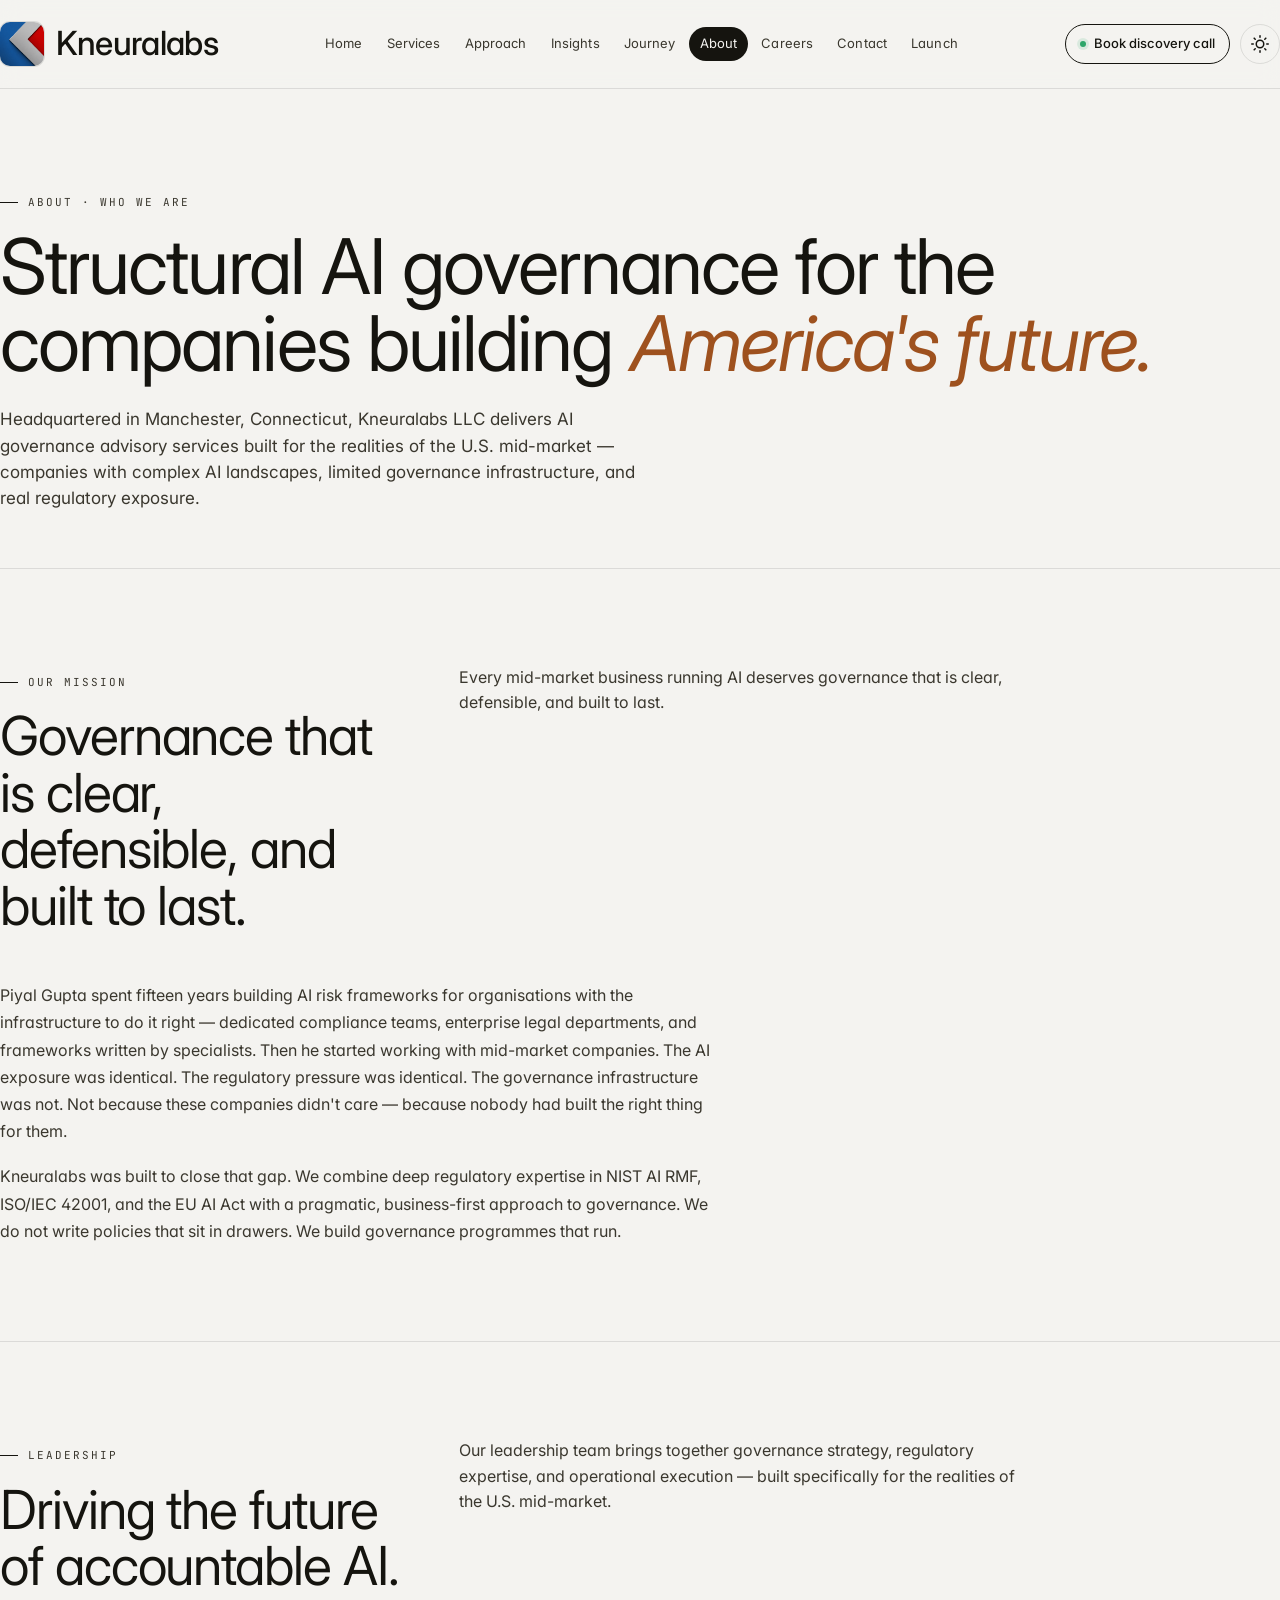
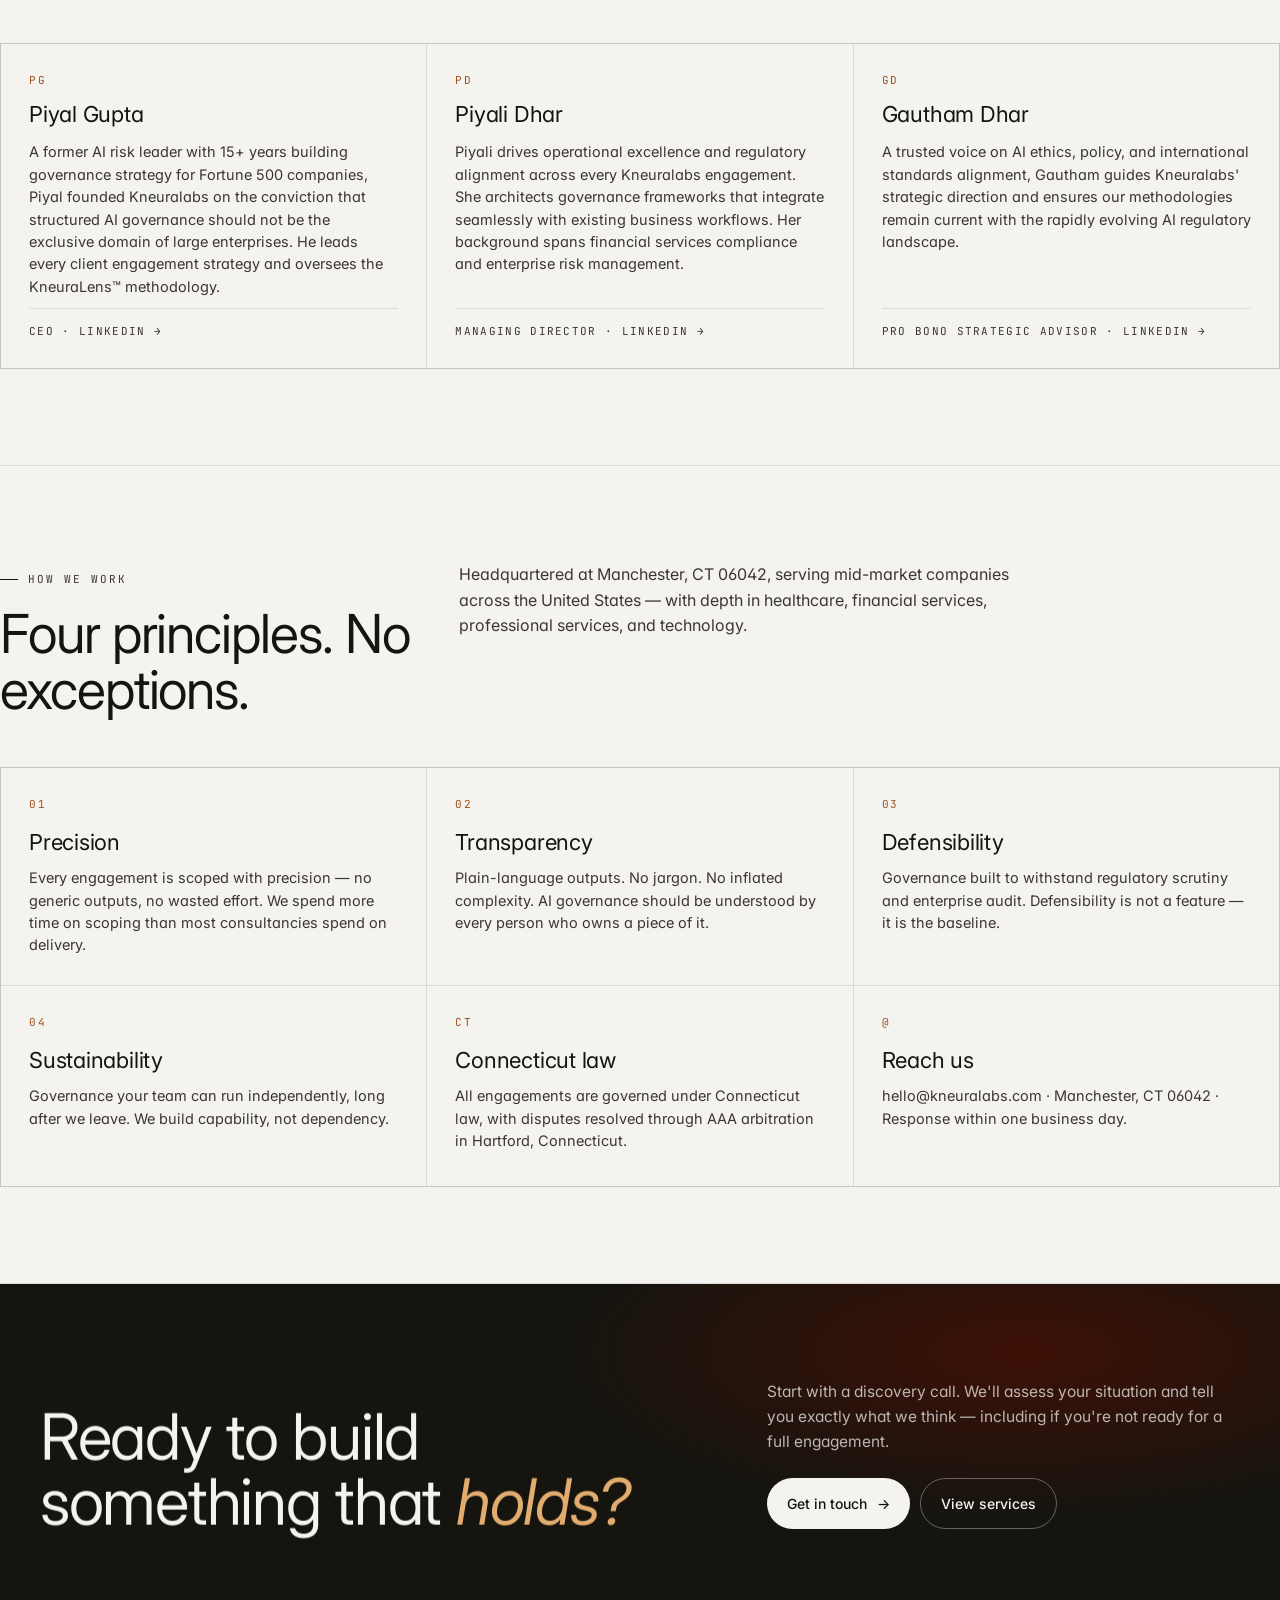
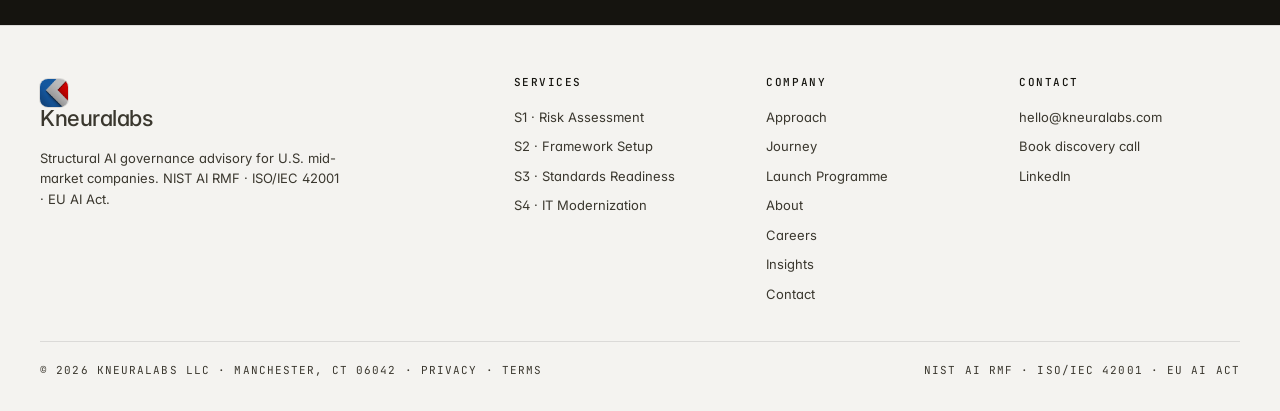
==== about.html @ 74389e00 "Fix typographic and robustness defects from design critique - Load Inter's italic axis so accented h" ====
<!DOCTYPE html>
<html lang="en">
<head>
  <meta charset="UTF-8" />
  <script>!function(){try{var s=localStorage.getItem("theme");document.documentElement.setAttribute("data-theme",s||(window.matchMedia("(prefers-color-scheme: dark)").matches?"dark":"light"))}catch(e){document.documentElement.setAttribute("data-theme","light")}}()</script>
  <meta name="viewport" content="width=device-width, initial-scale=1.0, viewport-fit=cover" />
  <title>About Kneuralabs | AI Governance Advisory Team | Manchester, CT</title>
  <meta name="description" content="Meet the Kneuralabs team — AI governance practitioners building structural frameworks for U.S. mid-market companies. Headquartered in Manchester, Connecticut." />
  <meta name="author" content="Kneuralabs LLC" />
  <meta name="robots" content="index, follow, max-image-preview:large, max-snippet:-1" />
  <meta name="theme-color" content="#F4F3F0" media="(prefers-color-scheme: light)" />
  <meta name="theme-color" content="#0B0C0F" media="(prefers-color-scheme: dark)" />
  <meta name="color-scheme" content="light dark" />
  <link rel="icon" href="favicon.ico" sizes="any" />
  <link rel="icon" type="image/png" href="assets/images/favicon-32.png" sizes="32x32" />
  <link rel="apple-touch-icon" href="assets/images/apple-touch-icon.png" />
  <link rel="canonical" href="https://www.kneuralabs.com/about.html" />
  <meta property="og:type" content="website" />
  <meta property="og:site_name" content="Kneuralabs" />
  <meta property="og:url" content="https://www.kneuralabs.com/about.html" />
  <meta property="og:title" content="About Kneuralabs | AI Governance Advisory Team" />
  <meta property="og:description" content="Meet the Kneuralabs team — AI governance practitioners building structural frameworks for U.S. mid-market companies." />
  <meta property="og:image" content="https://www.kneuralabs.com/assets/images/og-image.png" />
  <meta name="twitter:card" content="summary_large_image" />
  <meta name="twitter:site" content="@kneuralabs" />
  <meta name="twitter:title" content="About Kneuralabs | AI Governance Advisory Team" />
  <meta name="twitter:description" content="Meet the Kneuralabs team — AI governance practitioners for the U.S. mid-market." />
  <meta name="twitter:image" content="https://www.kneuralabs.com/assets/images/og-image.png" />
  <link rel="preconnect" href="https://fonts.googleapis.com" />
  <link rel="preconnect" href="https://fonts.gstatic.com" crossorigin />
  <link rel="preload" as="style" href="https://fonts.googleapis.com/css2?family=Inter:ital,wght@0,300;0,400;0,500;0,600;0,700;1,300;1,400&family=JetBrains+Mono:wght@300;400;500&display=swap" />
  <link rel="stylesheet" href="https://fonts.googleapis.com/css2?family=Inter:ital,wght@0,300;0,400;0,500;0,600;0,700;1,300;1,400&family=JetBrains+Mono:wght@300;400;500&display=swap" media="print" onload="this.media='all'" />
  <noscript><link rel="stylesheet" href="https://fonts.googleapis.com/css2?family=Inter:ital,wght@0,300;0,400;0,500;0,600;0,700;1,300;1,400&family=JetBrains+Mono:wght@300;400;500&display=swap" /></noscript>
  <noscript><style>.sr,.reveal-char{opacity:1!important;transform:none!important;filter:none!important}</style></noscript>
  <link rel="stylesheet" href="css/variables.css" />
  <link rel="stylesheet" href="css/base.css" />
  <link rel="stylesheet" href="css/layout.css" />
  <link rel="stylesheet" href="css/components.css" />
  <link rel="stylesheet" href="css/sections.css" />
</head>
<body>
  <a class="skip-link" href="#main-content">Skip to main content</a>
  <header class="top"></header>

  <main id="main-content">

    <div class="frame svc-hero">
      <div class="eyebrow"><span class="tick"></span> About · Who we are</div>
      <h1>Structural AI governance for the companies building <em>America's future.</em></h1>
      <p class="lede">Headquartered in Manchester, Connecticut, Kneuralabs LLC delivers AI governance advisory services built for the realities of the U.S. mid-market — companies with complex AI landscapes, limited governance infrastructure, and real regulatory exposure.</p>
    </div>

    <div class="frame section">
      <div class="section-head sr">
        <div>
          <div class="eyebrow"><span class="tick"></span> Our mission</div>
          <h2 style="margin-top:18px">Governance that is clear, defensible, and built to last.</h2>
        </div>
        <p>Every mid-market business running AI deserves governance that is clear, defensible, and built to last.</p>
      </div>
      <div class="prose sr">
        <p>Piyal Gupta spent fifteen years building AI risk frameworks for organisations with the infrastructure to do it right — dedicated compliance teams, enterprise legal departments, and frameworks written by specialists. Then he started working with mid-market companies. The AI exposure was identical. The regulatory pressure was identical. The governance infrastructure was not. Not because these companies didn't care — because nobody had built the right thing for them.</p>
        <p>Kneuralabs was built to close that gap. We combine deep regulatory expertise in NIST AI RMF, ISO/IEC 42001, and the EU AI Act with a pragmatic, business-first approach to governance. We do not write policies that sit in drawers. We build governance programmes that run.</p>
      </div>
    </div>

    <div class="frame section">
      <div class="section-head sr">
        <div>
          <div class="eyebrow"><span class="tick"></span> Leadership</div>
          <h2 style="margin-top:18px">Driving the future of accountable AI.</h2>
        </div>
        <p>Our leadership team brings together governance strategy, regulatory expertise, and operational execution — built specifically for the realities of the U.S. mid-market.</p>
      </div>
      <div class="card-grid">
        <article class="sr">
          <div class="n">PG</div>
          <h3>Piyal Gupta</h3>
          <p>A former AI risk leader with 15+ years building governance strategy for Fortune 500 companies, Piyal founded Kneuralabs on the conviction that structured AI governance should not be the exclusive domain of large enterprises. He leads every client engagement strategy and oversees the KneuraLens&trade; methodology.</p>
          <div class="role-meta">CEO · <a href="https://www.linkedin.com/company/kneuralabs" target="_blank" rel="noopener">LinkedIn &rarr;</a></div>
        </article>
        <article class="sr">
          <div class="n">PD</div>
          <h3>Piyali Dhar</h3>
          <p>Piyali drives operational excellence and regulatory alignment across every Kneuralabs engagement. She architects governance frameworks that integrate seamlessly with existing business workflows. Her background spans financial services compliance and enterprise risk management.</p>
          <div class="role-meta">Managing Director · <a href="https://www.linkedin.com/company/kneuralabs" target="_blank" rel="noopener">LinkedIn &rarr;</a></div>
        </article>
        <article class="sr">
          <div class="n">GD</div>
          <h3>Gautham Dhar</h3>
          <p>A trusted voice on AI ethics, policy, and international standards alignment, Gautham guides Kneuralabs' strategic direction and ensures our methodologies remain current with the rapidly evolving AI regulatory landscape.</p>
          <div class="role-meta">Pro Bono Strategic Advisor · <a href="https://www.linkedin.com/company/kneuralabs" target="_blank" rel="noopener">LinkedIn &rarr;</a></div>
        </article>
      </div>
    </div>

    <div class="frame section">
      <div class="section-head sr">
        <div>
          <div class="eyebrow"><span class="tick"></span> How we work</div>
          <h2 style="margin-top:18px">Four principles. No exceptions.</h2>
        </div>
        <p>Headquartered at Manchester, CT 06042, serving mid-market companies across the United States — with depth in healthcare, financial services, professional services, and technology.</p>
      </div>
      <div class="princ">
        <div class="sr"><div class="num">01</div><h4>Precision</h4><p>Every engagement is scoped with precision — no generic outputs, no wasted effort. We spend more time on scoping than most consultancies spend on delivery.</p></div>
        <div class="sr"><div class="num">02</div><h4>Transparency</h4><p>Plain-language outputs. No jargon. No inflated complexity. AI governance should be understood by every person who owns a piece of it.</p></div>
        <div class="sr"><div class="num">03</div><h4>Defensibility</h4><p>Governance built to withstand regulatory scrutiny and enterprise audit. Defensibility is not a feature — it is the baseline.</p></div>
        <div class="sr"><div class="num">04</div><h4>Sustainability</h4><p>Governance your team can run independently, long after we leave. We build capability, not dependency.</p></div>
        <div class="sr"><div class="num">CT</div><h4>Connecticut law</h4><p>All engagements are governed under Connecticut law, with disputes resolved through AAA arbitration in Hartford, Connecticut.</p></div>
        <div class="sr"><div class="num">@</div><h4>Reach us</h4><p>hello@kneuralabs.com · Manchester, CT 06042 · Response within one business day.</p></div>
      </div>
    </div>

    <div class="cta-strip">
      <div class="frame cta-grid">
        <div><h2>Ready to build something that <em>holds?</em></h2></div>
        <div>
          <p>Start with a discovery call. We'll assess your situation and tell you exactly what we think — including if you're not ready for a full engagement.</p>
          <div class="hero-actions">
            <a class="btn btn-primary" href="contact.html">Get in touch <span class="arr">&rarr;</span></a>
            <a class="btn btn-ghost" href="services.html">View services</a>
          </div>
        </div>
      </div>
    </div>

  </main>

  <footer class="footer"></footer>

  <script src="js/components.js"></script>
  <script src="js/scroll.js" defer></script>
</body>
</html>
---- css/variables.css ----
/* ============================================================
   Kneuralabs — Design tokens
   Editorial / structural system. Warm paper-and-ink palette,
   sienna accent, Inter + JetBrains Mono.
   ============================================================ */

:root {
  /* ── Surface & ink ── */
  --paper:    #F4F3F0;
  --paper-2:  #ECEAE4;
  --ink:      #15140F;
  --ink-2:    #3A372E;
  --rule:     rgba(0, 0, 0, 0.10);

  /* ── Accent ── */
  --accent:    oklch(0.52 0.12 50);    /* warm sienna */
  --accent-2:  oklch(0.45 0.09 220);   /* deep slate-blue */
  --on-accent: #FFFFFF;

  /* ── Interaction overlays ── */
  --hover-fill:   rgba(0, 0, 0, 0.05);
  --hover-fill-2: rgba(0, 0, 0, 0.08);
  --focus-ring:   color-mix(in oklab, var(--accent) 32%, transparent);
  --shadow-card:  0 1px 2px rgba(0,0,0,.04), 0 8px 24px -16px rgba(0,0,0,.18);

  /* ── Type ── */
  --serif: "Inter", ui-sans-serif, system-ui, -apple-system, sans-serif;
  --sans:  "Inter", ui-sans-serif, system-ui, -apple-system, sans-serif;
  --mono:  "JetBrains Mono", ui-monospace, SFMono-Regular, monospace;

  /* ── Motion ── */
  --ease-out:    cubic-bezier(.22, 1, .36, 1);
  --ease-in-out: cubic-bezier(.83, 0, .17, 1);
  --ease-spring: cubic-bezier(.34, 1.56, .64, 1);
  --ease-soft:   cubic-bezier(.16, 1, .3, 1);

  --dur-xs: 220ms;
  --dur-s:  360ms;
  --dur-m:  620ms;
  --dur-l:  900ms;
  --dur-xl: 1400ms;

  --nav-height: 96px;

  color-scheme: light;
}

/* ── Dark surface ── */
html[data-theme="dark"] {
  --paper:    #0B0C0F;
  --paper-2:  #16181D;
  --ink:      #EDEBE4;
  --ink-2:    #A09C92;
  --rule:     rgba(255, 255, 255, 0.10);

  --accent:    oklch(0.68 0.13 50);
  --accent-2:  oklch(0.62 0.10 220);
  --on-accent: #FFFFFF;

  --hover-fill:   rgba(255, 255, 255, 0.06);
  --hover-fill-2: rgba(255, 255, 255, 0.10);
  --focus-ring:   color-mix(in oklab, var(--accent) 45%, transparent);
  --shadow-card:  0 1px 0 rgba(255,255,255,.04) inset, 0 12px 36px -20px rgba(0,0,0,.6);

  color-scheme: dark;
}
---- css/base.css ----
/* ============================================================
   Kneuralabs — Base / reset
   ============================================================ */

* { box-sizing: border-box; }

html, body {
  margin: 0;
  padding: 0;
  background: var(--paper);
  color: var(--ink);
  font-family: var(--sans);
  font-feature-settings: "ss01", "cv11";
}

html {
  scroll-behavior: smooth;
  -webkit-text-size-adjust: 100%;
  scroll-padding-top: calc(var(--nav-height) + 12px);
}

html, body { overflow-x: clip; max-width: 100%; }

body {
  font-size: 16px;
  line-height: 1.5;
  -webkit-font-smoothing: antialiased;
  -moz-osx-font-smoothing: grayscale;
  transition: background-color 420ms var(--ease-out), color 420ms var(--ease-out);
}

a { color: inherit; text-decoration: none; }

img { max-width: 100%; display: block; }

::selection { background: var(--ink); color: var(--paper); }
html[data-theme="dark"] ::selection { background: var(--accent); color: var(--on-accent); }

h1, h2, h3, h4, p { margin: 0; }

:focus-visible {
  outline: 2px solid var(--accent);
  outline-offset: 3px;
}

/* ── Frame / container ── */
.frame {
  max-width: 1440px;
  margin: 0 auto;
  padding: 0 40px;
}
@media (max-width: 980px) { .frame { padding: 0 28px; } }
@media (max-width: 720px) { .frame { padding: 0 24px; } }
@media (max-width: 480px) { .frame { padding: 0 22px; } }

/* ── Skip link ── */
.skip-link {
  position: absolute;
  left: -9999px;
  top: 0;
  z-index: 100;
  background: var(--ink);
  color: var(--paper);
  padding: 12px 18px;
  font-family: var(--mono);
  font-size: 12px;
  letter-spacing: .08em;
}
.skip-link:focus { left: 12px; top: 12px; }

/* ── Scroll progress ── */
.scroll-progress {
  position: fixed;
  top: 0; left: 0;
  height: 2px;
  width: 100%;
  background: var(--accent);
  transform: scaleX(0);
  transform-origin: 0 50%;
  z-index: 60;
  pointer-events: none;
}

main { position: relative; }

/* ── Reduced motion ── */
@media (prefers-reduced-motion: reduce) {
  html { scroll-behavior: auto; }
  *, *::before, *::after {
    animation-duration: .001ms !important;
    animation-iteration-count: 1 !important;
    transition-duration: .001ms !important;
  }
  .sr, .reveal-char { opacity: 1 !important; transform: none !important; filter: none !important; }
}
---- css/layout.css ----
/* ============================================================
   Kneuralabs — Layout scaffolding
   ============================================================ */

/* Eyebrow / kicker */
.eyebrow {
  display: inline-flex;
  align-items: center;
  gap: 10px;
  font-family: var(--mono);
  font-size: 11px;
  letter-spacing: .18em;
  text-transform: uppercase;
  color: var(--ink-2);
}
.eyebrow .tick { width: 18px; height: 1px; background: var(--ink); }

/* Section rhythm */
.section {
  padding: 96px 0;
  border-bottom: 1px solid var(--rule);
}
.section-head {
  display: grid;
  grid-template-columns: 1fr 2fr;
  gap: 48px;
  margin-bottom: 48px;
}
.section-head h2 {
  font-family: var(--serif);
  font-weight: 380;
  font-size: clamp(32px, 4.2vw, 56px);
  letter-spacing: -.02em;
  line-height: 1.05;
}
.section-head p {
  font-size: 16px;
  color: var(--ink-2);
  max-width: 58ch;
  line-height: 1.6;
}

/* Sub-page hero (Services / Approach / Insights / general inner pages) */
.svc-hero {
  padding: 96px 0 56px;
  border-bottom: 1px solid var(--rule);
}
.svc-hero h1 {
  font-family: var(--serif);
  font-weight: 380;
  font-size: clamp(40px, 6vw, 84px);
  letter-spacing: -.025em;
  margin: 18px 0 0;
  line-height: 1;
  text-wrap: balance;
}
.svc-hero h1 em { font-style: italic; color: var(--accent); }
.svc-hero .lede {
  max-width: 60ch;
  color: var(--ink-2);
  font-size: 17px;
  line-height: 1.55;
  margin-top: 24px;
}

@media (max-width: 820px) {
  .section { padding: 64px 0; }
  .section-head { grid-template-columns: 1fr; gap: 14px; margin-bottom: 36px; }
  .svc-hero { padding: 64px 0 40px; }
}
@media (max-width: 600px) {
  .section { padding: 52px 0; }
}

/* ── Responsive polish ──────────────────────────────────────
   Tablet, large-desktop, small-phone and landscape refinement
   so every device / orientation reads cleanly.
   ─────────────────────────────────────────────────────────── */

/* Roomier gutters and a wider measure on large desktops */
@media (min-width: 1600px) {
  .frame { max-width: 1560px; padding: 0 56px; }
}

/* Tablet portrait — keep headings from crowding the gutter */
@media (min-width: 821px) and (max-width: 1080px) {
  .section-head { gap: 36px; }
}

/* Small phones — tighter rhythm, no clipped headlines */
@media (max-width: 380px) {
  .frame { padding: 0 20px; }
  .section { padding: 44px 0; }
  .svc-hero { padding: 52px 0 34px; }
}

/* Directional reveals translate vertically on narrow screens
   so nothing slides in from off-canvas on a phone. */
@media (max-width: 720px) {
  .sr-left, .sr-right { transform: translate3d(0, 20px, 0); }
}

/* Landscape phones / short viewports — reclaim vertical space.
   Also keeps content clear of the Dynamic Island / rounded corners
   on iPhone Pro models, where landscape width exceeds the portrait
   mobile breakpoint and would otherwise lose the safe-area gutters. */
@media (orientation: landscape) and (max-height: 560px) {
  .hero { padding: 40px 0 32px; }
  .svc-hero { padding: 44px 0 32px; }
  .section { padding: 44px 0; }
  .cta-strip { padding: 48px 0; }
  .marks { margin-top: 28px; }
  .mobile-menu { padding-top: 64px; gap: 0; }
  .mobile-menu a { padding: 9px 0; font-size: 19px; }
  .frame {
    padding-left: max(28px, env(safe-area-inset-left, 0px));
    padding-right: max(28px, env(safe-area-inset-right, 0px));
  }
  footer.footer { padding-bottom: calc(28px + env(safe-area-inset-bottom, 0px)); }
}
---- css/components.css ----
/* ============================================================
   Kneuralabs — Components
   Header, nav, buttons, FAQ, footer, forms, theme toggle.
   ============================================================ */

/* ── Header ── */
header.top {
  position: sticky;
  top: 0;
  z-index: 50;
  background: var(--paper);
  background: color-mix(in oklab, var(--paper) 92%, transparent);
  backdrop-filter: blur(10px);
  -webkit-backdrop-filter: blur(10px);
  border-bottom: 1px solid var(--rule);
  transition: background-color 420ms var(--ease-out), border-color 420ms var(--ease-out);
}
html[data-theme="dark"] header.top {
  background: var(--paper);
  background: color-mix(in oklab, var(--paper) 78%, transparent);
  border-bottom-color: rgba(255,255,255,.08);
}
header.top.scrolled { box-shadow: 0 1px 0 var(--rule); }

.topbar {
  display: flex;
  align-items: center;
  justify-content: space-between;
  min-height: 88px;
  gap: 18px;
  padding: 16px 0;
}

.brand {
  display: flex;
  align-items: center;
  gap: 12px;
  font-family: var(--serif);
  font-size: clamp(24px, 2.6vw, 34px);
  font-weight: 500;
  letter-spacing: -.02em;
  line-height: 1;
  flex: none;
}
.brand-img {
  display: block;
  width: clamp(34px, 3.4vw, 44px);
  height: clamp(34px, 3.4vw, 44px);
  border-radius: 10px;
  object-fit: cover;
  flex: none;
  box-shadow: 0 0 0 1px var(--rule);
  transition: transform var(--dur-l) var(--ease-out);
}
html[data-theme="dark"] .brand-img { box-shadow: 0 0 0 1px rgba(255,255,255,.14); }
.brand:hover .brand-img { transform: rotate(-12deg) scale(1.06); }

nav.primary {
  display: flex;
  gap: 2px;
  font-size: 13px;
  letter-spacing: .01em;
  min-width: 0;
  flex-wrap: nowrap;
}
nav.primary a {
  display: inline-flex;
  align-items: center;
  color: var(--ink-2);
  padding: 7px 11px;
  border-radius: 999px;
  white-space: nowrap;
  transition: color var(--dur-xs) var(--ease-out), background-color var(--dur-xs) var(--ease-out);
}
@media (max-width: 1240px) {
  nav.primary { font-size: 12.5px; }
  nav.primary a { padding: 7px 9px; }
  .cta-mini { padding: 8px 12px; }
}
nav.primary a:hover { color: var(--ink); background: var(--hover-fill-2); }
nav.primary a.active { color: var(--paper); background: var(--ink); }
html[data-theme="dark"] nav.primary a.active { background: var(--ink); color: var(--paper); }

.cta-mini {
  display: inline-flex;
  align-items: center;
  gap: 8px;
  padding: 9px 14px;
  border: 1px solid var(--ink);
  border-radius: 999px;
  font-size: 13px;
  font-weight: 500;
  white-space: nowrap;
  transition: background-color var(--dur-xs) var(--ease-out), color var(--dur-xs) var(--ease-out), border-color var(--dur-xs) var(--ease-out);
}
.cta-mini:hover { background: var(--ink); color: var(--paper); }
html[data-theme="dark"] .cta-mini { border-color: rgba(255,255,255,.32); }
html[data-theme="dark"] .cta-mini:hover { background: var(--ink); color: var(--paper); border-color: var(--ink); }
.cta-mini .dot {
  width: 6px; height: 6px;
  border-radius: 50%;
  background: #2ea66a;
  box-shadow: 0 0 0 3px #2ea66a22;
}

/* ── Buttons ── */
.btn {
  display: inline-flex;
  align-items: center;
  gap: 10px;
  padding: 14px 20px;
  border-radius: 999px;
  font-size: 14px;
  font-weight: 500;
  cursor: pointer;
  border: 0;
  will-change: transform;
  transition: transform var(--dur-s) var(--ease-out), background-color var(--dur-s) var(--ease-out), color var(--dur-s) var(--ease-out), border-color var(--dur-s) var(--ease-out);
}
.btn:hover { transform: translateY(-1px) scale(1.01); }
.btn:active { transform: translateY(0) scale(.99); transition-duration: 120ms; }
.btn-primary { background: var(--ink); color: var(--paper); }
.btn-primary:hover { background: var(--accent); color: var(--on-accent); }
.btn-ghost { border: 1px solid var(--ink); color: var(--ink); }
.btn-ghost:hover { background: var(--ink); color: var(--paper); }
html[data-theme="dark"] .btn-primary { background: var(--ink); color: var(--paper); }
html[data-theme="dark"] .btn-primary:hover { background: var(--accent); color: var(--on-accent); }
html[data-theme="dark"] .btn-ghost { border-color: rgba(255,255,255,.30); color: var(--ink); }
html[data-theme="dark"] .btn-ghost:hover { background: var(--ink); color: var(--paper); }
.btn-block { width: 100%; justify-content: center; }
.arr { transition: transform .25s var(--ease-out); }
.btn:hover .arr, .cta-mini:hover .arr { transform: translateX(4px); }
.btn-spinner {
  width: 14px; height: 14px;
  border: 2px solid currentColor;
  border-right-color: transparent;
  border-radius: 50%;
  display: inline-block;
  animation: spin .6s linear infinite;
}
@keyframes spin { to { transform: rotate(360deg); } }

/* ── FAQ / details ── */
.faq {
  display: grid;
  grid-template-columns: 1fr;
  border-top: 1px solid var(--ink);
}
details { border-bottom: 1px solid var(--rule); }
details summary {
  list-style: none;
  cursor: pointer;
  display: grid;
  grid-template-columns: 40px 1fr 40px;
  gap: 20px;
  align-items: center;
  padding: 24px 8px;
  font-family: var(--serif);
  font-weight: 400;
  font-size: 22px;
  letter-spacing: -.01em;
}
details summary::-webkit-details-marker { display: none; }
details summary .qn {
  font-family: var(--mono);
  font-size: 11px;
  letter-spacing: .14em;
  color: var(--ink-2);
}
details summary .pm {
  width: 28px; height: 28px;
  border-radius: 50%;
  border: 1px solid var(--ink);
  display: flex;
  align-items: center;
  justify-content: center;
  font-size: 14px;
  line-height: 0;
  transition: transform var(--dur-s) var(--ease-spring), background-color var(--dur-xs), color var(--dur-xs);
}
html[data-theme="dark"] details summary .pm { border-color: rgba(255,255,255,.30); }
details[open] summary .pm { background: var(--ink); color: var(--paper); transform: rotate(45deg); }
details .body {
  padding: 0 8px 28px 68px;
  color: var(--ink-2);
  max-width: 80ch;
  font-size: 15.5px;
  line-height: 1.65;
  animation: faqOpen var(--dur-m) var(--ease-out) both;
}
@keyframes faqOpen { from { opacity: 0; transform: translateY(-6px); } to { opacity: 1; transform: none; } }
@media (max-width: 720px) {
  details summary { grid-template-columns: 28px 1fr 28px; gap: 14px; font-size: 18px; }
  details .body { padding: 0 8px 24px 50px; }
}

/* ── Footer ── */
footer.footer {
  padding: 48px 0 32px;
  font-size: 13px;
  color: var(--ink-2);
  border-top: 1px solid var(--rule);
}
.foot-grid {
  display: grid;
  grid-template-columns: 2fr 1fr 1fr 1fr;
  gap: 32px;
  padding-bottom: 32px;
  border-bottom: 1px solid var(--rule);
}
.foot-brand .brand { font-size: 22px; gap: 12px; margin-bottom: 14px; }
.foot-brand .brand .brand-img {
  width: 28px; height: 28px; border-radius: 8px;
}
.foot-tagline { max-width: 38ch; color: var(--ink-2); line-height: 1.55; }
.foot-col h4 {
  font-family: var(--mono);
  font-size: 11px;
  letter-spacing: .14em;
  text-transform: uppercase;
  color: var(--ink);
  margin: 0 0 12px;
  font-weight: 500;
}
.foot-col a { display: block; padding: 5px 0; color: var(--ink-2); }
.foot-col a:hover { color: var(--ink); }
.foot-meta {
  display: flex;
  justify-content: space-between;
  align-items: center;
  padding-top: 20px;
  flex-wrap: wrap;
  gap: 12px;
}
.foot-meta .mono { font-family: var(--mono); font-size: 11px; letter-spacing: .1em; }
.foot-meta a:hover { color: var(--ink); }
@media (max-width: 820px) {
  .foot-grid { grid-template-columns: 1fr 1fr; }
  .foot-brand { grid-column: 1 / -1; }
}
@media (max-width: 520px) { .foot-grid { grid-template-columns: 1fr; gap: 24px; } }

/* ── Form ── */
form.card {
  background: var(--paper-2);
  border: 1px solid var(--rule);
  padding: 32px;
  border-radius: 6px;
  display: flex;
  flex-direction: column;
  gap: 18px;
}
html[data-theme="dark"] form.card { border-color: rgba(255,255,255,.08); }
form.card h3 {
  font-family: var(--serif);
  font-weight: 400;
  font-size: 22px;
  letter-spacing: -.01em;
  margin: 0 0 4px;
}
.field { display: flex; flex-direction: column; gap: 6px; }
form.card label {
  font-family: var(--mono);
  font-size: 11px;
  letter-spacing: .14em;
  text-transform: uppercase;
  color: var(--ink-2);
}
.form-label-note { text-transform: none; letter-spacing: 0; opacity: .7; }
form.card input,
form.card select,
form.card textarea {
  background: var(--paper);
  border: 1px solid var(--rule);
  padding: 12px 14px;
  font: inherit;
  font-size: 14.5px;
  color: var(--ink);
  border-radius: 4px;
  transition: border-color var(--dur-xs) var(--ease-out), box-shadow var(--dur-xs) var(--ease-out);
}
html[data-theme="dark"] form.card input,
html[data-theme="dark"] form.card select,
html[data-theme="dark"] form.card textarea { border-color: rgba(255,255,255,.10); }
form.card input::placeholder,
form.card textarea::placeholder { color: var(--ink-2); opacity: .7; }
form.card input:focus,
form.card select:focus,
form.card textarea:focus {
  outline: none;
  border-color: var(--ink);
  box-shadow: 0 0 0 3px var(--focus-ring);
}
form.card textarea { resize: vertical; min-height: 96px; }
.row2 { display: grid; grid-template-columns: 1fr 1fr; gap: 14px; }
@media (max-width: 540px) { .row2 { grid-template-columns: 1fr; } }
form.card button[type="submit"] {
  margin-top: 6px;
  background: var(--ink);
  color: var(--paper);
  border: 0;
  padding: 14px 18px;
  border-radius: 999px;
  font: inherit;
  font-size: 14px;
  font-weight: 500;
  cursor: pointer;
  display: inline-flex;
  align-items: center;
  justify-content: center;
  gap: 10px;
  transition: background-color var(--dur-s) var(--ease-out), transform var(--dur-s) var(--ease-out);
}
form.card button[type="submit"]:hover { background: var(--accent); color: var(--on-accent); transform: translateY(-1px); }
form.card button[disabled] { opacity: .7; cursor: progress; }
.form-note { font-size: 12.5px; color: var(--ink-2); margin: 4px 0 0; line-height: 1.5; }
.form-success {
  display: flex;
  flex-direction: column;
  gap: 10px;
  padding: 28px 4px;
  text-align: left;
}
.form-success svg { stroke: var(--accent); }
.form-success h3 { font-family: var(--serif); font-size: 24px; font-weight: 400; margin: 4px 0 0; }
.form-success p { color: var(--ink-2); font-size: 15px; line-height: 1.6; }
.form-success a { color: var(--ink); font-weight: 500; text-decoration: underline; text-underline-offset: 3px; }

/* ── Header action cluster ── */
.topbar-actions {
  display: flex;
  align-items: center;
  gap: 10px;
  flex: none;
}

/* ── Theme toggle (header control) ── */
.theme-toggle {
  flex: none;
  width: 40px;
  height: 40px;
  border-radius: 50%;
  display: flex;
  align-items: center;
  justify-content: center;
  cursor: pointer;
  border: 1px solid var(--rule);
  background: transparent;
  color: var(--ink);
  transition: border-color var(--dur-s) var(--ease-out), background-color var(--dur-s) var(--ease-out), transform var(--dur-s) var(--ease-spring);
}
.theme-toggle:hover { transform: scale(1.06); border-color: var(--ink); background: var(--hover-fill); }
html[data-theme="dark"] .theme-toggle { border-color: rgba(255,255,255,.18); }
html[data-theme="dark"] .theme-toggle:hover { border-color: rgba(255,255,255,.40); }
.theme-toggle svg { width: 18px; height: 18px; }
.theme-toggle .icon-moon { display: none; }
html[data-theme="dark"] .theme-toggle .icon-sun { display: none; }
html[data-theme="dark"] .theme-toggle .icon-moon { display: block; }

/* ── Hamburger ── */
.hamburger {
  display: none;
  width: 44px;
  height: 44px;
  margin-right: -8px;
  border: 0;
  background: transparent;
  cursor: pointer;
  flex-direction: column;
  align-items: center;
  justify-content: center;
  gap: 5px;
  flex: none;
}
.hamburger span {
  width: 24px;
  height: 2px;
  border-radius: 2px;
  background: var(--ink);
}

/* ── Backdrop ── */
.nav-backdrop {
  position: fixed;
  inset: 0;
  background: rgba(0,0,0,.5);
  opacity: 0;
  pointer-events: none;
  transition: opacity var(--dur-s) var(--ease-out);
  z-index: 70;
}
.nav-backdrop.open { opacity: 1; pointer-events: auto; }

/* ── Mobile menu — full-screen overlay ── */
.mobile-menu {
  position: fixed;
  inset: 0;
  background: var(--paper);
  z-index: 71;
  display: flex;
  flex-direction: column;
  padding: 16px 28px calc(28px + env(safe-area-inset-bottom, 0px));
  overflow-y: auto;
  -webkit-overflow-scrolling: touch;
  opacity: 0;
  visibility: hidden;
  transform: translateY(-10px);
  transition: opacity var(--dur-s) var(--ease-out),
              transform var(--dur-m) var(--ease-out),
              visibility 0s linear var(--dur-m);
}
.mobile-menu.open {
  opacity: 1;
  visibility: visible;
  transform: none;
  transition: opacity var(--dur-s) var(--ease-out),
              transform var(--dur-m) var(--ease-out);
}

.mobile-menu-top {
  display: flex;
  align-items: center;
  justify-content: space-between;
  min-height: 56px;
  padding-bottom: 8px;
  border-bottom: 1px solid var(--rule);
}
.mobile-menu-top .brand { font-size: 24px; }
.mobile-menu-top .brand-img { width: 36px; height: 36px; }

.menu-close {
  position: relative;
  width: 44px;
  height: 44px;
  margin-right: -8px;
  border: 0;
  background: transparent;
  cursor: pointer;
  flex: none;
}
.menu-close span {
  position: absolute;
  left: 11px;
  top: 21px;
  width: 22px;
  height: 2px;
  border-radius: 2px;
  background: var(--ink);
}
.menu-close span:nth-child(1) { transform: rotate(45deg); }
.menu-close span:nth-child(2) { transform: rotate(-45deg); }

.mobile-nav {
  display: flex;
  flex-direction: column;
  margin: 8px 0 24px;
}
.mobile-nav a {
  display: flex;
  align-items: center;
  justify-content: space-between;
  font-family: var(--serif);
  font-size: clamp(24px, 7vw, 34px);
  font-weight: 400;
  letter-spacing: -.02em;
  color: var(--ink-2);
  padding: 15px 0;
  border-bottom: 1px solid var(--rule);
  transition: color var(--dur-xs) var(--ease-out);
}
.mobile-nav a::after {
  content: "\2192";
  font-family: var(--sans);
  font-size: 18px;
  opacity: 0;
  transform: translateX(-6px);
  transition: opacity var(--dur-s) var(--ease-out), transform var(--dur-s) var(--ease-out);
}
.mobile-nav a:hover,
.mobile-nav a:focus-visible,
.mobile-nav a.active { color: var(--ink); }
.mobile-nav a.active::after,
.mobile-nav a:hover::after { opacity: 1; transform: none; }

.mobile-menu .mobile-cta {
  margin-top: auto;
  display: flex;
  align-items: center;
  justify-content: center;
  gap: 8px;
  padding: 18px 22px;
  background: var(--ink);
  color: var(--paper);
  border-radius: 999px;
  font-family: var(--sans);
  font-size: 16px;
  font-weight: 500;
  transition: background-color var(--dur-s) var(--ease-out), color var(--dur-s) var(--ease-out);
}
html[data-theme="dark"] .mobile-menu .mobile-cta { background: var(--ink); color: var(--paper); }
.mobile-menu .mobile-cta:hover { background: var(--accent); color: var(--on-accent); }

/* Staggered entrance */
.mobile-menu .mobile-nav a,
.mobile-menu .mobile-cta {
  opacity: 0;
  transform: translateY(14px);
}
.mobile-menu.open .mobile-nav a,
.mobile-menu.open .mobile-cta {
  opacity: 1;
  transform: none;
  transition: opacity var(--dur-m) var(--ease-out), transform var(--dur-m) var(--ease-out);
}
.mobile-menu.open .mobile-nav a:nth-child(1) { transition-delay: 40ms; }
.mobile-menu.open .mobile-nav a:nth-child(2) { transition-delay: 70ms; }
.mobile-menu.open .mobile-nav a:nth-child(3) { transition-delay: 100ms; }
.mobile-menu.open .mobile-nav a:nth-child(4) { transition-delay: 130ms; }
.mobile-menu.open .mobile-nav a:nth-child(5) { transition-delay: 160ms; }
.mobile-menu.open .mobile-nav a:nth-child(6) { transition-delay: 190ms; }
.mobile-menu.open .mobile-nav a:nth-child(7) { transition-delay: 220ms; }
.mobile-menu.open .mobile-nav a:nth-child(8) { transition-delay: 250ms; }
.mobile-menu.open .mobile-nav a:nth-child(9) { transition-delay: 280ms; }
.mobile-menu.open .mobile-cta { transition-delay: 320ms; }

@media (max-width: 1080px) {
  nav.primary, .cta-mini { display: none; }
  .hamburger { display: flex; }
  .topbar { min-height: 64px; gap: 12px; }
  header.top { --nav-height: 64px; }
  .brand { font-size: clamp(20px, 5.6vw, 26px); min-width: 0; }
  .brand-img { width: 34px; height: 34px; }
}
---- css/sections.css ----
/* ============================================================
   Kneuralabs — Sections
   Hero, stats, gaps, services, deliverables, timeline,
   principles, contact, CTA strip, restyle helpers, motion.
   ============================================================ */

/* ── Hero ── */
.hero {
  padding: 80px 0 56px;
  border-bottom: 1px solid var(--rule);
}
.hero-grid {
  display: grid;
  grid-template-columns: 1.35fr .65fr;
  gap: 64px;
  align-items: end;
}
h1.display {
  font-family: var(--serif);
  font-weight: 380;
  font-size: clamp(48px, 7.2vw, 116px);
  line-height: .95;
  letter-spacing: -.025em;
  margin: 24px 0 0;
  text-wrap: balance;
}
h1.display em { font-style: italic; font-weight: 340; color: var(--accent); }
.hero-side {
  font-size: 15.5px;
  color: var(--ink-2);
  max-width: 34ch;
  line-height: 1.55;
}
.hero-actions { display: flex; gap: 10px; flex-wrap: wrap; margin-top: 24px; }

.marks {
  margin-top: 64px;
  display: flex;
  align-items: center;
  gap: 28px;
  flex-wrap: wrap;
  font-family: var(--mono);
  font-size: 12px;
  letter-spacing: .06em;
  color: var(--ink-2);
}
.marks span { display: inline-flex; align-items: center; gap: 10px; }
.marks .sq {
  width: 7px; height: 7px;
  background: var(--ink);
  transform: rotate(45deg);
  animation: tickPulse 2.4s var(--ease-in-out) infinite;
}
.marks span:nth-child(2) .sq { animation-delay: .4s; }
.marks span:nth-child(3) .sq { animation-delay: .8s; }
@keyframes tickPulse {
  0%, 100% { transform: rotate(45deg) scale(1); opacity: 1; }
  50% { transform: rotate(45deg) scale(1.25); opacity: .55; }
}

@media (max-width: 980px) { .hero-grid { grid-template-columns: 1fr; gap: 32px; } }
@media (max-width: 600px) {
  .hero { padding: 56px 0 40px; }
  .marks { margin-top: 40px; gap: 18px; }
  h1.display { font-size: clamp(33px, 8.8vw, 56px); }
}

/* ── Stat strip ── */
.stats { padding: 36px 0; border-bottom: 1px solid var(--rule); }
.stats-grid { display: grid; grid-template-columns: repeat(4, 1fr); gap: 28px; }
.stat .n {
  font-family: var(--serif);
  font-size: 48px;
  line-height: 1;
  letter-spacing: -.02em;
  font-weight: 400;
  display: inline-block;
}
.stat .l {
  font-family: var(--mono);
  font-size: 11px;
  letter-spacing: .14em;
  text-transform: uppercase;
  color: var(--ink-2);
  margin-top: 10px;
}
.stat .sub { font-size: 13px; color: var(--ink-2); margin-top: 4px; }
@media (max-width: 820px) { .stats-grid { grid-template-columns: repeat(2, 1fr); gap: 28px 20px; } }
@media (max-width: 420px) { .stat .n { font-size: 38px; } }

/* ── Gap list ── */
.gaps { border-top: 1px solid var(--ink); }
.gap {
  display: grid;
  grid-template-columns: 80px 1fr 1.4fr;
  gap: 32px;
  padding: 28px 8px;
  border-bottom: 1px solid var(--rule);
  transition: background-color var(--dur-s) var(--ease-out);
}
.gap:hover { background: var(--hover-fill); }
.gap .idx { font-family: var(--mono); font-size: 12px; letter-spacing: .1em; color: var(--ink-2); }
.gap h3 {
  font-family: var(--serif);
  font-weight: 400;
  font-size: 22px;
  letter-spacing: -.01em;
  line-height: 1.2;
}
.gap p { color: var(--ink-2); font-size: 15px; line-height: 1.55; }
@media (max-width: 820px) {
  .gap { grid-template-columns: 56px 1fr; gap: 14px; }
  .gap p { grid-column: 1 / -1; }
}

/* ── Service cards ── */
.services {
  display: grid;
  grid-template-columns: repeat(4, 1fr);
  gap: 1px;
  background: var(--rule);
  border: 1px solid var(--rule);
}
.svc {
  background: var(--paper);
  padding: 32px;
  position: relative;
  display: flex;
  flex-direction: column;
  gap: 20px;
  min-height: 520px;
  transition: transform var(--dur-s) var(--ease-out), background-color var(--dur-s) var(--ease-out), box-shadow var(--dur-s) var(--ease-out);
}
.svc:hover { background: var(--paper-2); transform: translateY(-2px); }
html[data-theme="dark"] .svc:hover { box-shadow: var(--shadow-card); }
.svc .tag {
  display: flex;
  align-items: center;
  justify-content: space-between;
  font-family: var(--mono);
  font-size: 11px;
  letter-spacing: .14em;
  text-transform: uppercase;
  color: var(--ink-2);
}
.svc .id {
  display: inline-flex;
  align-items: center;
  justify-content: center;
  width: 44px; height: 44px;
  border-radius: 50%;
  background: var(--ink);
  color: var(--paper);
  font-family: var(--serif);
  font-size: 18px;
  font-weight: 400;
  transition: transform var(--dur-s) var(--ease-spring);
}
html[data-theme="dark"] .svc .id { color: #0B0C0F; }
.svc.feature .id { background: var(--accent); color: var(--on-accent); }
.svc:hover .id { transform: scale(1.08) rotate(-3deg); }
.svc h3 {
  font-family: var(--serif);
  font-weight: 380;
  font-size: 30px;
  letter-spacing: -.015em;
  line-height: 1.1;
}
.svc > p { color: var(--ink-2); font-size: 15px; line-height: 1.55; }
.svc ul {
  list-style: none;
  margin: 0; padding: 0;
  display: flex;
  flex-direction: column;
  gap: 10px;
  font-size: 14px;
  color: var(--ink);
}
.svc ul li { display: flex; gap: 12px; align-items: baseline; }
.svc ul li::before {
  content: "";
  width: 6px; height: 6px;
  border-radius: 50%;
  background: var(--ink);
  flex: none;
  transform: translateY(-2px);
}
.svc .foot {
  margin-top: auto;
  display: flex;
  align-items: center;
  justify-content: space-between;
  border-top: 1px solid var(--rule);
  padding-top: 18px;
  font-size: 13px;
  color: var(--ink-2);
}
.svc .foot a { display: inline-flex; align-items: center; gap: 8px; color: var(--ink); font-weight: 500; position: relative; }
.svc .foot a::after {
  content: "";
  position: absolute;
  left: 0; right: 100%;
  bottom: -3px;
  height: 1px;
  background: currentColor;
  transition: right var(--dur-m) var(--ease-out);
}
.svc:hover .foot a::after { right: 0; }
@media (max-width: 1180px) { .services { grid-template-columns: repeat(2, 1fr); } .svc { min-height: 460px; } }
@media (max-width: 640px) { .services { grid-template-columns: 1fr; } .svc { min-height: 0; } }

/* ── Services page rows ── */
.svc-row { padding: 64px 0; border-bottom: 1px solid var(--rule); }
.svc-row-grid { display: grid; grid-template-columns: .9fr 1.1fr; gap: 64px; }
.svc-row .id-big {
  font-family: var(--serif);
  font-size: 140px;
  line-height: .85;
  letter-spacing: -.03em;
  color: var(--accent);
  font-weight: 300;
}
.svc-row h2 {
  font-family: var(--serif);
  font-weight: 380;
  font-size: 42px;
  letter-spacing: -.02em;
  margin: 8px 0 14px;
  line-height: 1.08;
}
.svc-row .lede {
  font-size: 18px;
  line-height: 1.55;
  color: var(--ink);
  max-width: 48ch;
  margin: 0 0 20px;
}
.svc-row .meta {
  display: flex;
  gap: 18px;
  flex-wrap: wrap;
  font-family: var(--mono);
  font-size: 11px;
  letter-spacing: .14em;
  text-transform: uppercase;
  color: var(--ink-2);
  margin-top: 18px;
}
.svc-row .meta span { display: inline-flex; align-items: center; gap: 8px; }
.svc-row .meta .dot { width: 6px; height: 6px; background: var(--accent); border-radius: 50%; }

.deliverables {
  display: grid;
  grid-template-columns: repeat(2, 1fr);
  gap: 1px;
  background: var(--rule);
  border: 1px solid var(--rule);
}
.deliv {
  background: var(--paper);
  padding: 22px;
  display: flex;
  flex-direction: column;
  gap: 6px;
  min-height: 120px;
  transition: transform var(--dur-s) var(--ease-out), background-color var(--dur-s) var(--ease-out), box-shadow var(--dur-s) var(--ease-out);
}
.deliv:hover { background: var(--paper-2); transform: translateY(-2px); }
html[data-theme="dark"] .deliv:hover { box-shadow: var(--shadow-card); }
.deliv .n { font-family: var(--mono); font-size: 11px; letter-spacing: .14em; color: var(--ink-2); }
.deliv h4 { font-family: var(--serif); font-weight: 400; font-size: 18px; margin: 0; letter-spacing: -.01em; line-height: 1.25; }
.deliv p { font-size: 13.5px; color: var(--ink-2); line-height: 1.5; }
@media (max-width: 980px) { .svc-row-grid { grid-template-columns: 1fr; gap: 28px; } .svc-row .id-big { font-size: 96px; } }
@media (max-width: 680px) { .deliverables { grid-template-columns: 1fr; } }

/* ── Approach timeline ── */
.approach { padding: 64px 0; border-bottom: 1px solid var(--rule); }
.timeline { position: relative; margin-top: 40px; }
.timeline::before { content: ""; position: absolute; left: 120px; top: 0; bottom: 0; width: 1px; background: var(--rule); }
.t-row { display: grid; grid-template-columns: 120px 1fr; gap: 48px; padding: 28px 0; position: relative; }
.t-row::before {
  content: "";
  position: absolute;
  left: 116px;
  top: 36px;
  width: 9px; height: 9px;
  border-radius: 50%;
  background: var(--paper);
  border: 1px solid var(--ink);
}
.t-row.active::before {
  background: var(--accent);
  border-color: var(--accent);
  box-shadow: 0 0 0 4px var(--paper), 0 0 0 5px var(--accent);
}
.t-week {
  font-family: var(--mono);
  font-size: 11px;
  letter-spacing: .14em;
  text-transform: uppercase;
  color: var(--ink-2);
  padding-top: 6px;
}
.t-body h3 { font-family: var(--serif); font-weight: 400; font-size: 24px; letter-spacing: -.01em; margin: 0 0 6px; line-height: 1.2; }
.t-body p { color: var(--ink-2); font-size: 15px; line-height: 1.6; max-width: 60ch; }
@media (max-width: 720px) {
  .timeline::before { left: 60px; }
  .t-row { grid-template-columns: 60px 1fr; gap: 20px; }
  .t-row::before { left: 56px; }
}

/* ── Principles ── */
.princ {
  display: grid;
  grid-template-columns: repeat(3, 1fr);
  gap: 1px;
  background: var(--rule);
  border: 1px solid var(--rule);
  margin-top: 40px;
}
.princ > div { background: var(--paper); padding: 28px; min-height: 200px; }
.princ h4 { font-family: var(--serif); font-weight: 400; font-size: 22px; margin: 14px 0 8px; letter-spacing: -.01em; }
.princ p { font-size: 14.5px; color: var(--ink-2); line-height: 1.55; }
.princ .num { font-family: var(--mono); font-size: 11px; letter-spacing: .14em; color: var(--accent); }
@media (max-width: 1080px) and (min-width: 561px) { .princ { grid-template-columns: repeat(2, 1fr); } }
@media (max-width: 560px) { .princ { grid-template-columns: 1fr; } .princ > div { min-height: 0; } }

/* ── Contact ── */
.contact-grid {
  display: grid;
  grid-template-columns: 1fr 1fr;
  gap: 64px;
  padding: 72px 0;
}
.contact-grid h1 {
  font-family: var(--serif);
  font-weight: 380;
  font-size: clamp(36px, 5vw, 68px);
  letter-spacing: -.02em;
  line-height: 1.02;
  margin: 18px 0 18px;
}
.contact-grid h1 em { font-style: italic; color: var(--accent); }
.contact-grid .lede { font-size: 17px; line-height: 1.55; color: var(--ink-2); max-width: 46ch; }
.contact-info { display: flex; flex-direction: column; margin-top: 32px; font-size: 14.5px; }
.contact-info .row { display: grid; grid-template-columns: 130px 1fr; gap: 18px; padding: 14px 0; border-top: 1px solid var(--rule); }
.contact-info .row:last-child { border-bottom: 1px solid var(--rule); }
.contact-info .lbl { font-family: var(--mono); font-size: 11px; letter-spacing: .14em; text-transform: uppercase; color: var(--ink-2); }
.contact-info .val a { color: var(--ink); font-weight: 500; }
@media (max-width: 820px) { .contact-grid { grid-template-columns: 1fr; gap: 32px; padding: 48px 0; } }
@media (max-width: 480px) {
  .contact-info .row { grid-template-columns: 1fr; gap: 4px; padding: 12px 0; }
}

/* ── CTA strip ── */
.cta-strip {
  padding: 96px 0;
  background: var(--ink);
  color: var(--paper);
  position: relative;
  overflow: hidden;
}
.cta-strip::before {
  content: "";
  position: absolute;
  inset: 0;
  background: radial-gradient(60% 80% at 80% 20%, oklch(0.3 0.12 50 / .6), transparent 60%);
  pointer-events: none;
}
html[data-theme="dark"] .cta-strip {
  background: linear-gradient(135deg, #0E0F14 0%, #1A1C24 55%, #14161D 100%);
  color: var(--ink);
}
html[data-theme="dark"] .cta-strip::before {
  background: radial-gradient(70% 90% at 80% 15%, color-mix(in oklab, var(--accent) 38%, transparent), transparent 60%);
  opacity: .6;
}
.cta-strip .frame { position: relative; }
.cta-grid { display: grid; grid-template-columns: 1.4fr 1fr; gap: 64px; align-items: end; }
.cta-strip h2 {
  font-family: var(--serif);
  font-weight: 380;
  font-size: clamp(36px, 5vw, 72px);
  letter-spacing: -.02em;
  line-height: 1.02;
}
.cta-strip h2 em { font-style: italic; color: oklch(0.78 0.1 70); }
html[data-theme="dark"] .cta-strip h2 em { color: oklch(0.84 0.10 70); }
.cta-strip p { color: rgba(255,255,255,.69); font-size: 15.5px; max-width: 48ch; line-height: 1.6; margin: 0 0 18px; }
html[data-theme="dark"] .cta-strip p { color: var(--ink-2); }
.cta-strip .btn-primary { background: var(--paper); color: var(--ink); }
.cta-strip .btn-primary:hover { background: var(--accent); color: var(--on-accent); }
.cta-strip .btn-ghost { border-color: rgba(255,255,255,.34); color: var(--paper); }
.cta-strip .btn-ghost:hover { background: var(--paper); color: var(--ink); }
html[data-theme="dark"] .cta-strip .btn-primary { background: var(--ink); color: var(--paper); }
html[data-theme="dark"] .cta-strip .btn-primary:hover { background: var(--accent); color: var(--on-accent); }
@media (max-width: 820px) { .cta-strip { padding: 64px 0; } .cta-grid { grid-template-columns: 1fr; gap: 24px; } }

/* ── Prose / restyled inner pages (about, careers, journey, legal, etc.) ── */
.prose { max-width: 72ch; }
.prose > * + * { margin-top: 18px; }
.prose h2 {
  font-family: var(--serif);
  font-weight: 400;
  font-size: clamp(26px, 3vw, 38px);
  letter-spacing: -.015em;
  margin-top: 56px;
  line-height: 1.15;
}
.prose h3 {
  font-family: var(--serif);
  font-weight: 400;
  font-size: 22px;
  letter-spacing: -.01em;
  margin-top: 36px;
}
.prose p, .prose li { color: var(--ink-2); font-size: 16px; line-height: 1.7; }
.prose ul, .prose ol { padding-left: 20px; display: flex; flex-direction: column; gap: 8px; }
.prose a { color: var(--ink); text-decoration: underline; text-underline-offset: 3px; }
.prose strong { color: var(--ink); }

.card-grid {
  display: grid;
  grid-template-columns: repeat(auto-fit, minmax(260px, 1fr));
  gap: 1px;
  background: var(--rule);
  border: 1px solid var(--rule);
  margin-top: 40px;
}
.card-grid > article {
  background: var(--paper);
  padding: 28px;
  display: flex;
  flex-direction: column;
  gap: 10px;
  transition: background-color var(--dur-s) var(--ease-out);
}
.card-grid > article:hover { background: var(--paper-2); }
.card-grid .n { font-family: var(--mono); font-size: 11px; letter-spacing: .14em; color: var(--accent); text-transform: uppercase; }
.card-grid h3 { font-family: var(--serif); font-weight: 400; font-size: 22px; letter-spacing: -.01em; margin: 0; }
.card-grid p { color: var(--ink-2); font-size: 14.5px; line-height: 1.55; margin: 0; }
.card-grid .role-meta { font-family: var(--mono); font-size: 11px; letter-spacing: .12em; text-transform: uppercase; color: var(--ink-2); margin-top: auto; padding-top: 14px; border-top: 1px solid var(--rule); }

/* ── Scroll reveal ── */
.sr {
  opacity: 0;
  transform: translate3d(0, 26px, 0);
  filter: blur(7px);
  will-change: opacity, transform, filter;
  transition:
    opacity var(--dur-m) var(--ease-soft),
    transform var(--dur-l) var(--ease-soft),
    filter var(--dur-m) var(--ease-soft);
  transition-delay: var(--rd, 0ms);
}
.sr-left  { transform: translate3d(-26px, 0, 0); }
.sr-right { transform: translate3d(26px, 0, 0); }
.sr-scale { transform: scale(.96); }
.sr.revealed {
  opacity: 1;
  transform: none;
  filter: none;
}
.sr.revealed { will-change: auto; }

/* No-JS / failed-load safety — content must never stay hidden if the
   motion layer never runs. (scroll.js adds .js synchronously when present.) */
html:not(.js) .sr,
html:not(.js) .reveal-char { opacity: 1; transform: none; filter: none; }

/* Hero headline — word-grouped character reveal */
.reveal-word { display: inline-block; white-space: nowrap; }
.reveal-char {
  display: inline-block;
  opacity: 0;
  transform: translate3d(0, .62em, 0) rotate(2deg);
  filter: blur(5px);
  transition:
    opacity var(--dur-m) var(--ease-out),
    transform var(--dur-l) var(--ease-spring),
    filter var(--dur-m) var(--ease-out);
  transition-delay: var(--rd, 0ms);
}
.reveal-char.is-in { opacity: 1; transform: none; filter: none; }
.reveal-char.space { width: .32em; }

/* ── Load choreography — hero settles in on first paint ── */
html.js:not(.is-ready) .hero .eyebrow,
html.js:not(.is-ready) .hero-side,
html.js:not(.is-ready) .hero-actions,
html.js:not(.is-ready) .marks,
html.js:not(.is-ready) .svc-hero .eyebrow,
html.js:not(.is-ready) .svc-hero .lede {
  opacity: 0;
  transform: translate3d(0, 22px, 0);
}
.hero .eyebrow, .hero-side, .hero-actions, .marks,
.svc-hero .eyebrow, .svc-hero .lede {
  transition:
    opacity var(--dur-m) var(--ease-soft),
    transform var(--dur-l) var(--ease-soft);
}
html.is-ready .hero-side    { transition-delay: 90ms; }
html.is-ready .hero-actions { transition-delay: 160ms; }
html.is-ready .marks        { transition-delay: 230ms; }
html.is-ready .svc-hero .lede { transition-delay: 120ms; }

/* ── Premium micro-interactions ── */
nav.primary a, .cta-mini, .btn, .foot-col a, .svc, .deliv,
.card-grid > article, .gap, details summary .pm, .theme-toggle,
.brand-img, .contact-info .row {
  transition-timing-function: var(--ease-soft);
}
.btn { transition: transform var(--dur-s) var(--ease-spring), background-color var(--dur-s) var(--ease-out), color var(--dur-s) var(--ease-out), border-color var(--dur-s) var(--ease-out), box-shadow var(--dur-s) var(--ease-out); }
.btn-primary:hover { box-shadow: 0 10px 30px -12px color-mix(in oklab, var(--accent) 70%, transparent); }
.btn-ghost:hover { box-shadow: 0 10px 28px -16px rgba(0,0,0,.4); }

/* Animated underline for textual links */
.prose a, .foot-meta a, .contact-info .val a, .form-success a {
  background-image: linear-gradient(currentColor, currentColor);
  background-size: 0% 1px;
  background-position: 0 100%;
  background-repeat: no-repeat;
  text-decoration: none;
  transition: background-size var(--dur-s) var(--ease-soft), color var(--dur-xs) var(--ease-out);
}
.prose a:hover, .foot-meta a:hover, .contact-info .val a:hover, .form-success a:hover {
  background-size: 100% 1px;
}

/* Footer column links — quiet slide on hover */
.foot-col a { transition: color var(--dur-xs) var(--ease-out), transform var(--dur-s) var(--ease-soft); }
.foot-col a:hover { transform: translateX(4px); }

/* Card / tile lift refinement */
.svc, .deliv, .card-grid > article {
  transition: transform var(--dur-s) var(--ease-soft), background-color var(--dur-s) var(--ease-out), box-shadow var(--dur-m) var(--ease-soft);
}

/* FAQ disclosure — smoother toggle */
details summary .pm { transition: transform var(--dur-s) var(--ease-spring), background-color var(--dur-xs) var(--ease-out), color var(--dur-xs) var(--ease-out); }
details[open] summary { color: var(--ink); }

/* Reusable reduced-motion safety for the new layer */
@media (prefers-reduced-motion: reduce) {
  .reveal-word, .reveal-char { opacity: 1 !important; transform: none !important; filter: none !important; }
  html.js:not(.is-ready) .hero .eyebrow,
  html.js:not(.is-ready) .hero-side,
  html.js:not(.is-ready) .hero-actions,
  html.js:not(.is-ready) .marks,
  html.js:not(.is-ready) .svc-hero .eyebrow,
  html.js:not(.is-ready) .svc-hero .lede { opacity: 1; transform: none; }
}

/* Stat number rise */
.stat.revealed .n { animation: numRise var(--dur-xl) var(--ease-soft) both; }
@keyframes numRise {
  0% { opacity: 0; transform: translateY(28px); letter-spacing: .04em; }
  60% { opacity: 1; }
  100% { opacity: 1; transform: none; letter-spacing: -.02em; }
}

/* ============================================================
   Mobile rebuild — one coherent phone/tablet system.
   Loaded last; single source of truth for small screens.
   ============================================================ */
@media (max-width: 760px) {
  /* Header */
  .topbar { gap: 12px; min-height: 64px; padding: 12px 0; }

  /* Rhythm — generous, safe-area-aware gutters */
  .frame {
    padding-left: max(32px, env(safe-area-inset-left, 0px));
    padding-right: max(32px, env(safe-area-inset-right, 0px));
  }
  .section, .svc-row, .approach { padding: 56px 0; }
  .svc-hero { padding: 52px 0 36px; }
  .hero { padding: 40px 0 40px; }
  .stats { padding: 28px 0; }
  .contact-grid { padding: 44px 0; gap: 28px; }
  .cta-strip { padding: 56px 0; }

  /* Hero — sized to wrap cleanly without touching the edges */
  .hero-grid { gap: 26px; }
  h1.display {
    font-size: clamp(32px, 8.4vw, 46px);
    margin-top: 16px;
    line-height: 1.04;
    overflow-wrap: break-word;
  }
  .hero-side { max-width: none; font-size: 16px; }
  .svc-hero h1 { font-size: clamp(34px, 9.4vw, 48px); line-height: 1.05; }
  .svc-hero .lede, .contact-grid .lede { max-width: none; font-size: 16px; }
  .eyebrow { font-size: 10.5px; letter-spacing: .14em; }

  /* Buttons — full-width, comfortable touch targets */
  .hero-actions { gap: 12px; margin-top: 22px; }
  .hero-actions .btn { width: 100%; justify-content: center; padding: 16px 20px; font-size: 15px; }

  /* Section heads */
  .section-head { gap: 12px; margin-bottom: 28px; }
  .section-head h2 { font-size: clamp(28px, 8vw, 40px); }
  .section-head p { font-size: 15px; max-width: none; }

  /* Stats — two clean columns */
  .stats-grid { grid-template-columns: repeat(2, 1fr); gap: 24px 18px; }
  .stat .n { font-size: clamp(30px, 11vw, 44px); }

  /* Gap list — single column */
  .gap { grid-template-columns: 1fr; gap: 8px; padding: 22px 2px; }
  .gap h3 br { display: none; }
  .gap h3 { font-size: 20px; }

  /* Desktop-tuned hard breaks fight the wrap at phone widths — let
     text-wrap:balance rag these display headings cleanly instead. */
  h1.display br,
  .svc-hero h1 br,
  .contact-grid h1 br { display: none; }

  /* Service rows */
  .svc-row-grid { gap: 24px; }
  .svc-row .id-big { font-size: 80px; }
  .svc-row h2 { font-size: 32px; }
  .svc-row .lede { font-size: 16px; max-width: none; }

  /* Marks row wraps cleanly */
  .marks { margin-top: 30px; gap: 14px 18px; font-size: 11px; }
  .marks span[style] { margin-left: 0 !important; flex-basis: 100%; }

  /* FAQ */
  .faq details summary { padding: 20px 2px; }

  /* Footer — clear the home indicator on iPhone Pro models */
  footer.footer { padding: 40px 0 calc(28px + env(safe-area-inset-bottom, 0px)); }
  .foot-grid { gap: 28px; padding-bottom: 28px; }
  .foot-col a { padding: 12px 0; }

  /* Forms */
  form.card { padding: 24px 20px; }

  /* Theme toggle — comfortable touch target */
  .theme-toggle { width: 42px; height: 42px; }
}

@media (max-width: 400px) {
  .frame {
    padding-left: max(26px, env(safe-area-inset-left, 0px));
    padding-right: max(26px, env(safe-area-inset-right, 0px));
  }
  .topbar-actions { gap: 8px; }
  .brand { font-size: 19px; gap: 8px; }
  .brand-img { width: 30px; height: 30px; }
  h1.display { font-size: clamp(28px, 8.6vw, 38px); }
  .section-head h2 { font-size: clamp(26px, 8vw, 34px); }
  .stats-grid { grid-template-columns: 1fr; gap: 18px; }
  .stat .n { font-size: 34px; }
  .marks { margin-top: 24px; }
}
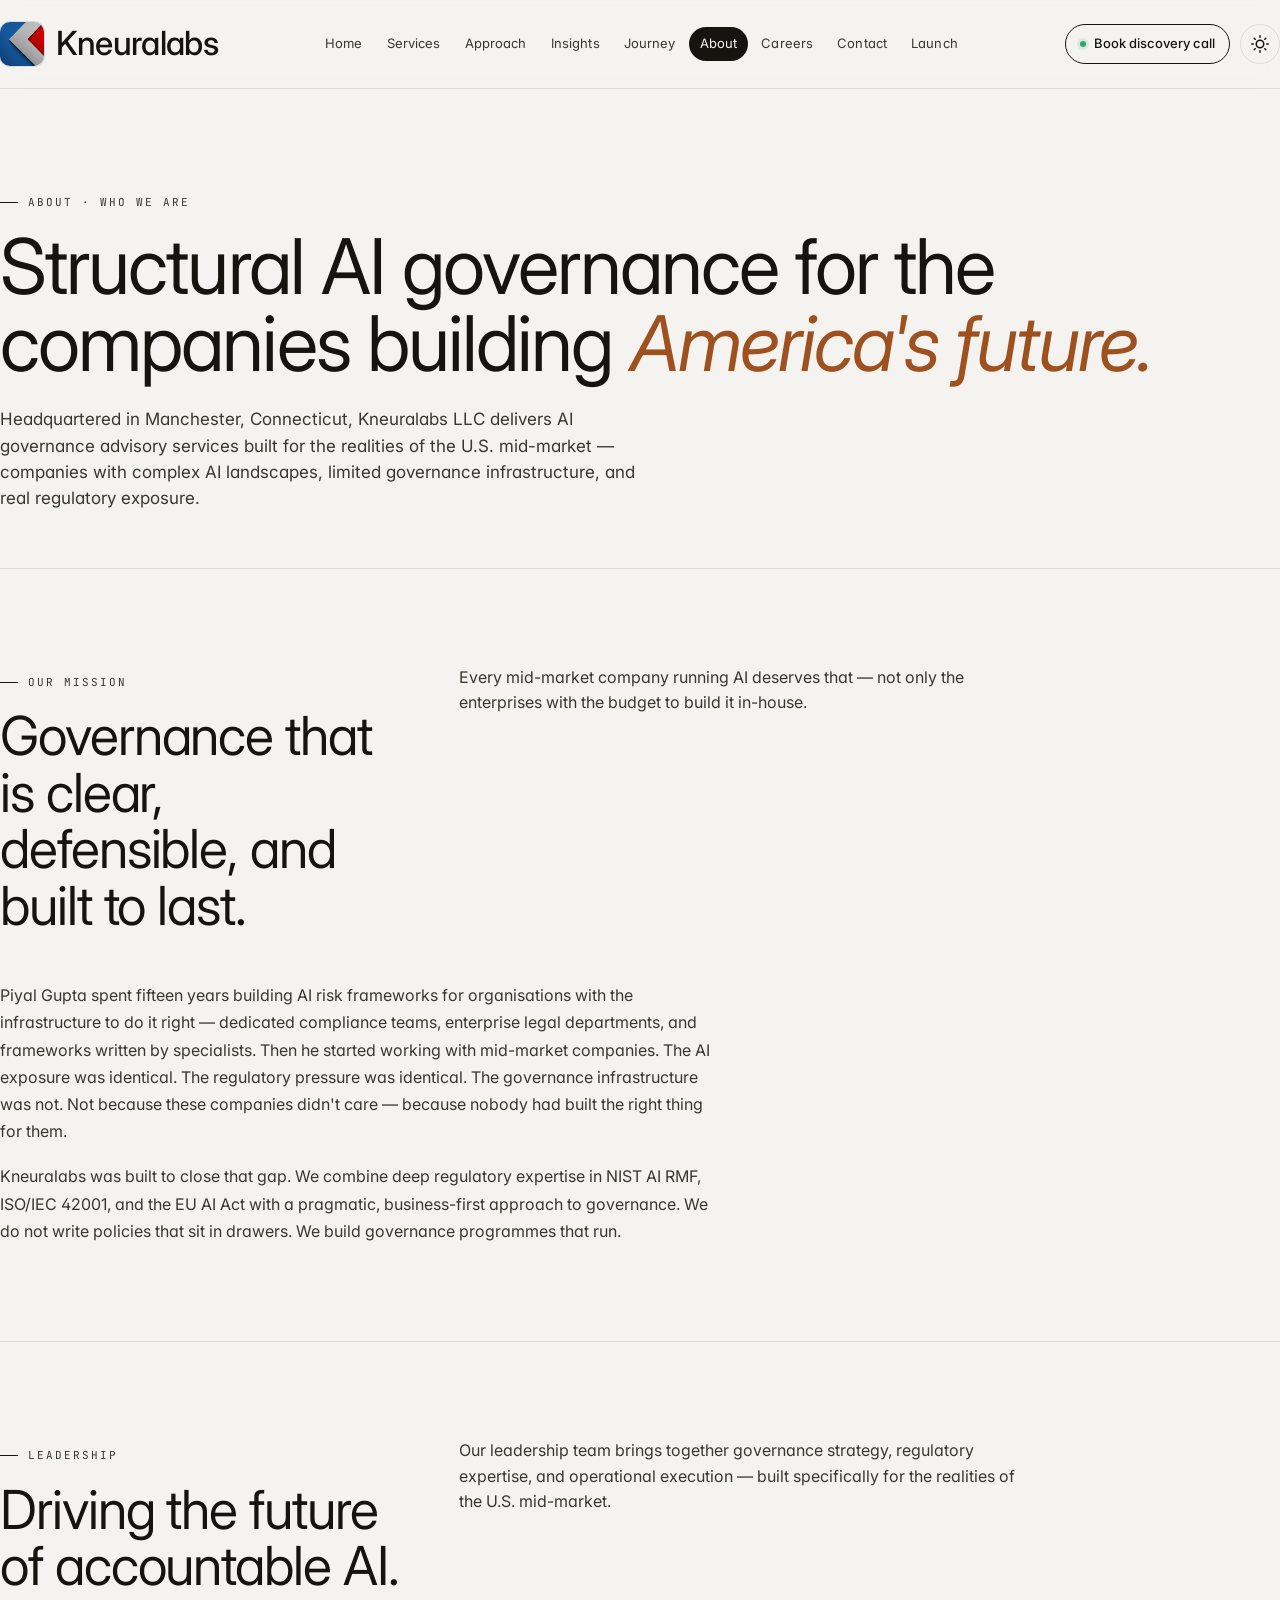
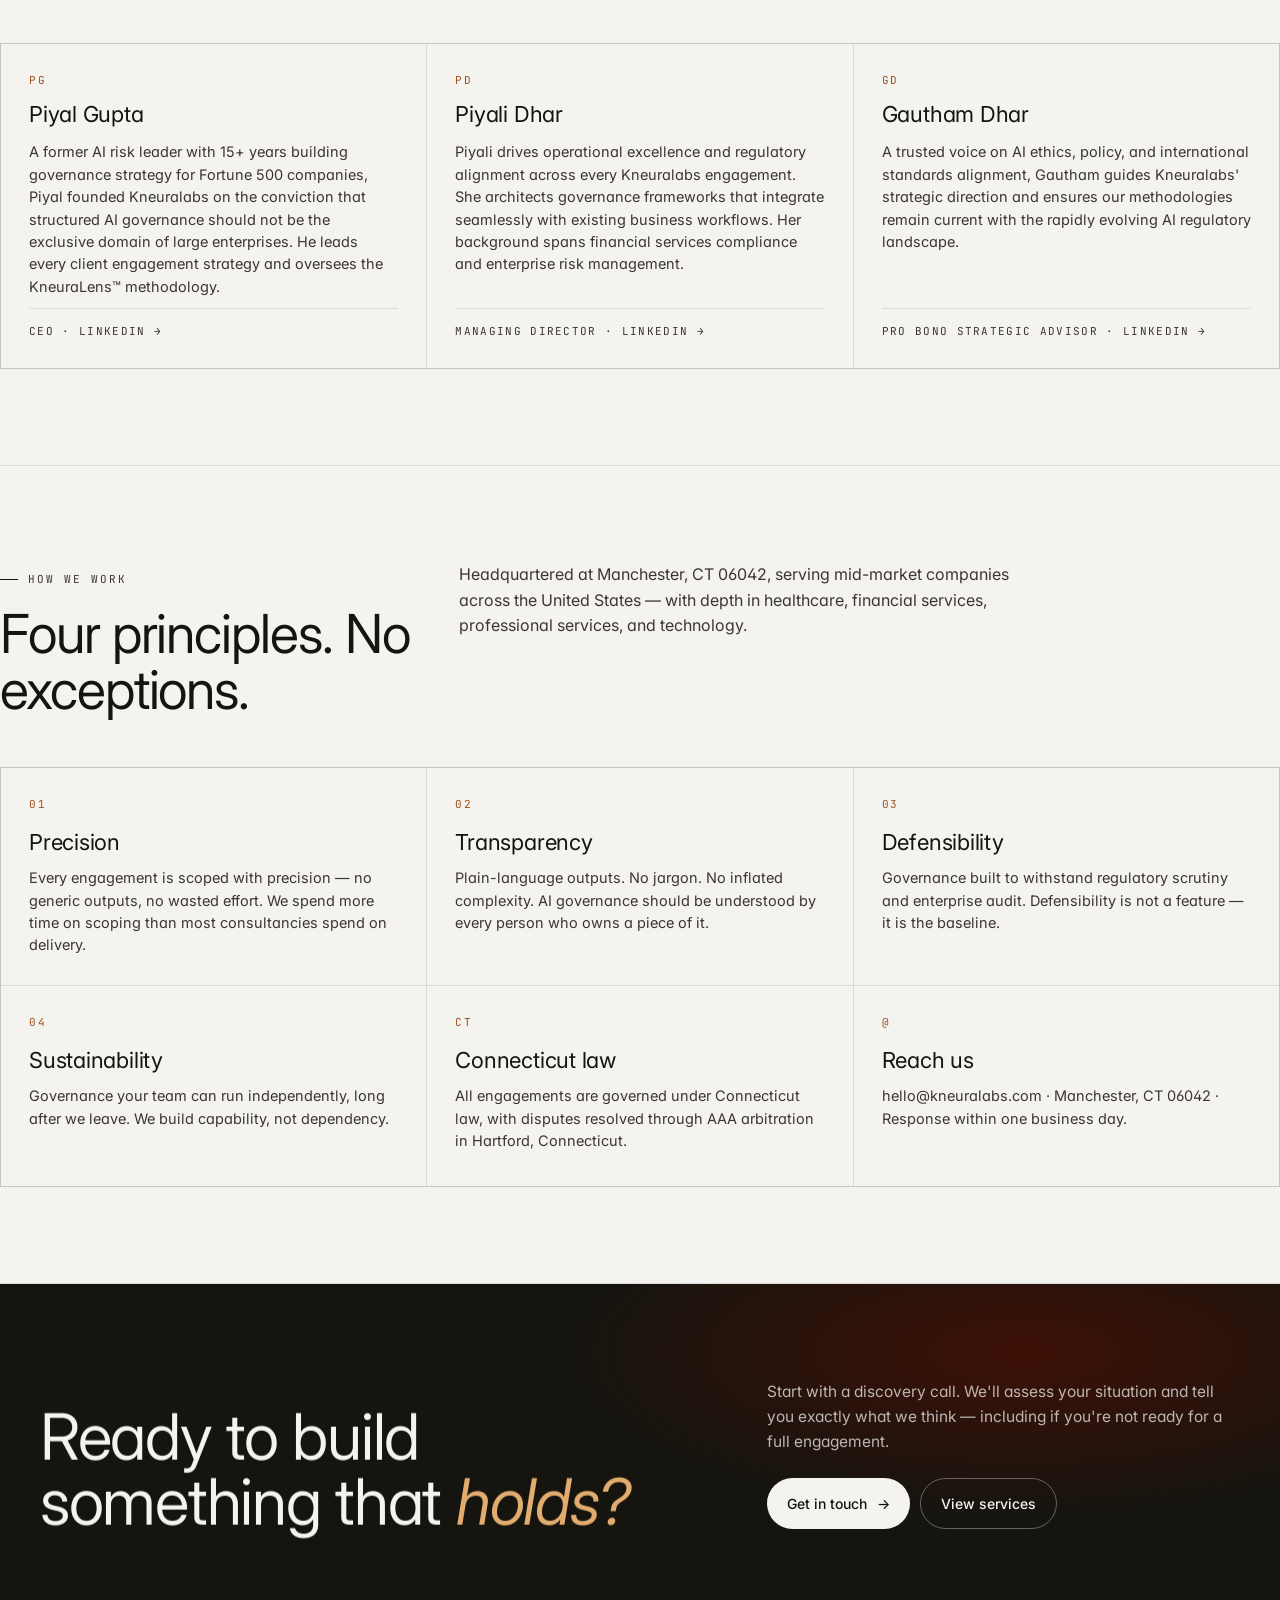
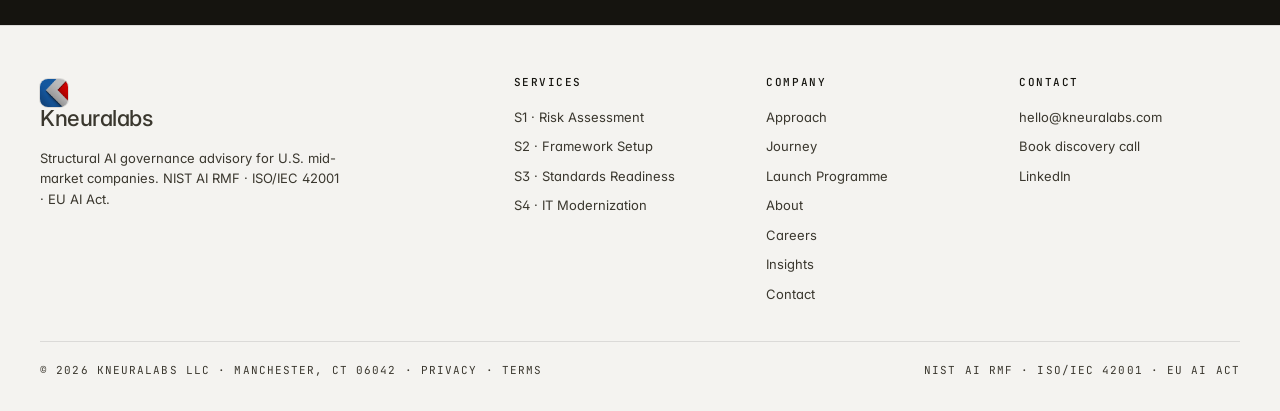
==== commit 61bf5d53: "Remove verbatim heading echo in about.html mission section" ====
--- a/about.html
+++ b/about.html
@@ -56,7 +56,7 @@
           <div class="eyebrow"><span class="tick"></span> Our mission</div>
           <h2 style="margin-top:18px">Governance that is clear, defensible, and built to last.</h2>
         </div>
-        <p>Every mid-market business running AI deserves governance that is clear, defensible, and built to last.</p>
+        <p>Every mid-market company running AI deserves that — not only the enterprises with the budget to build it in-house.</p>
       </div>
       <div class="prose sr">
         <p>Piyal Gupta spent fifteen years building AI risk frameworks for organisations with the infrastructure to do it right — dedicated compliance teams, enterprise legal departments, and frameworks written by specialists. Then he started working with mid-market companies. The AI exposure was identical. The regulatory pressure was identical. The governance infrastructure was not. Not because these companies didn't care — because nobody had built the right thing for them.</p>
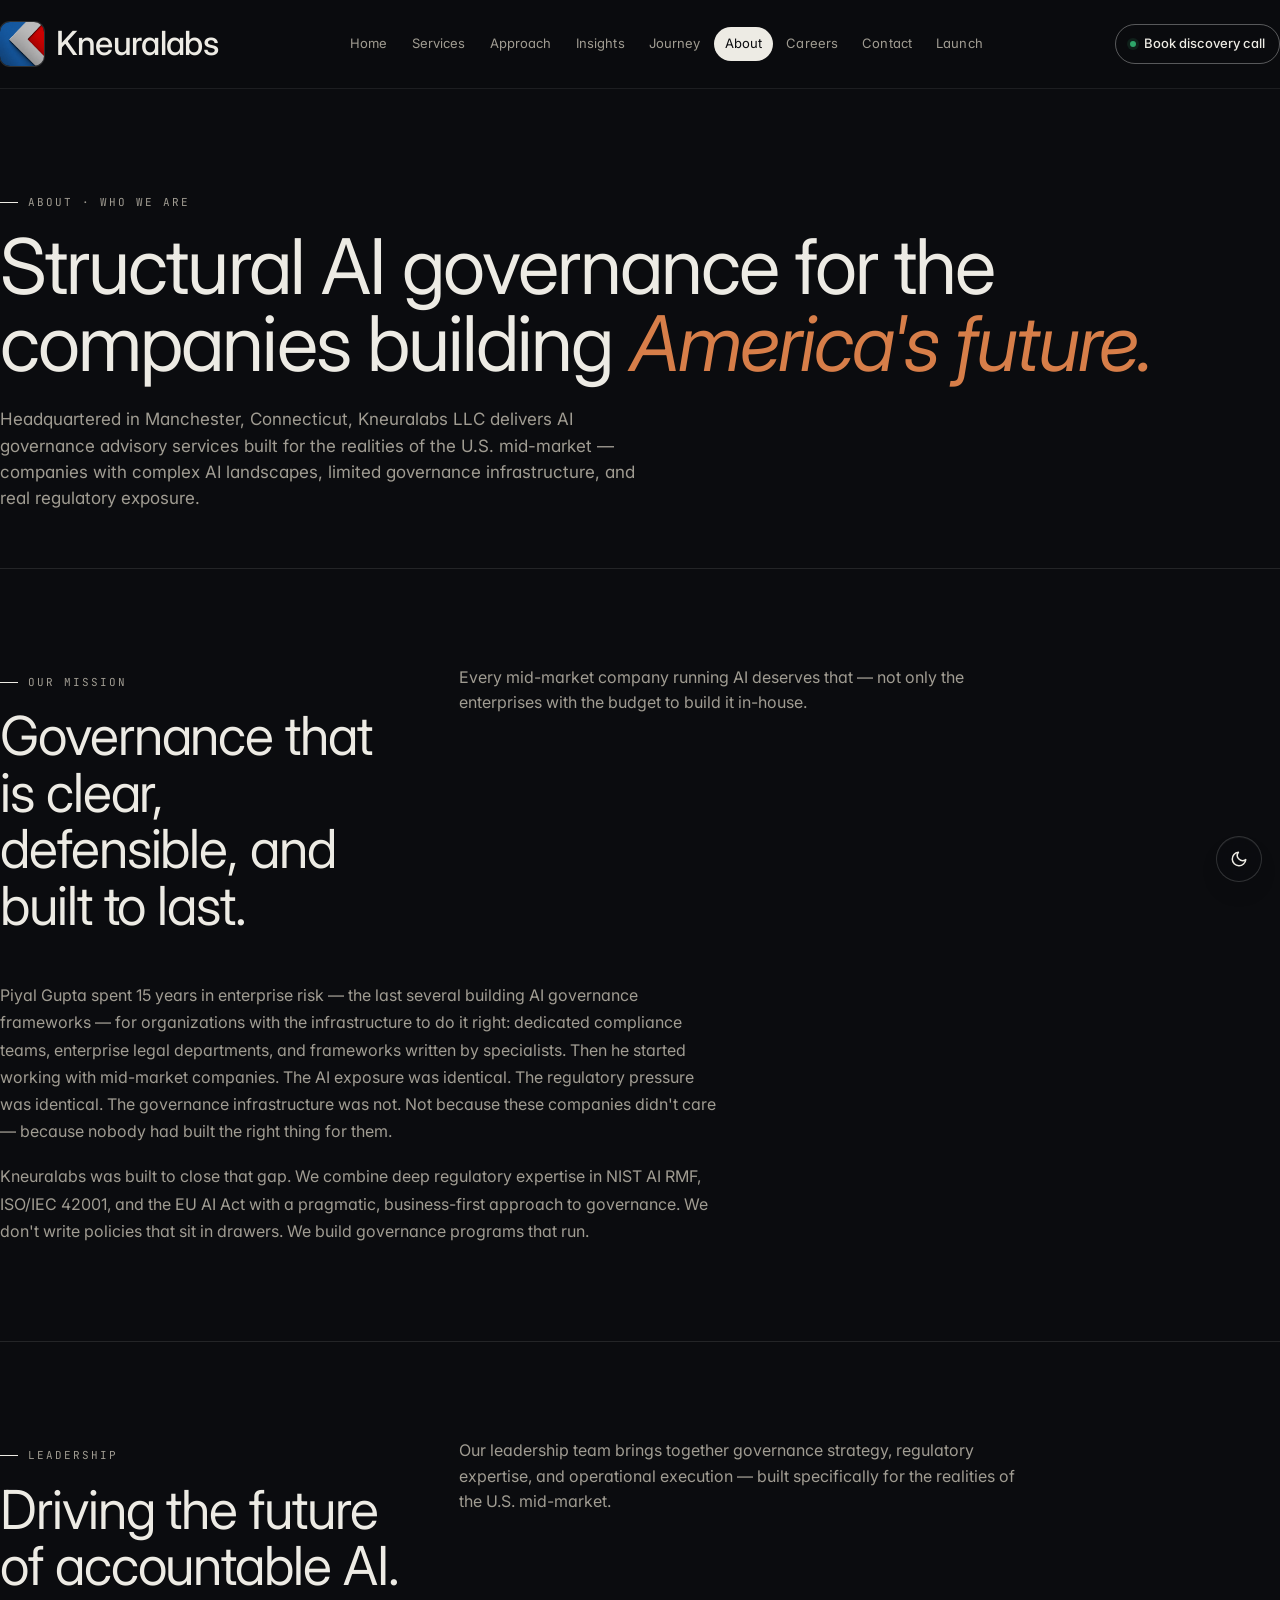
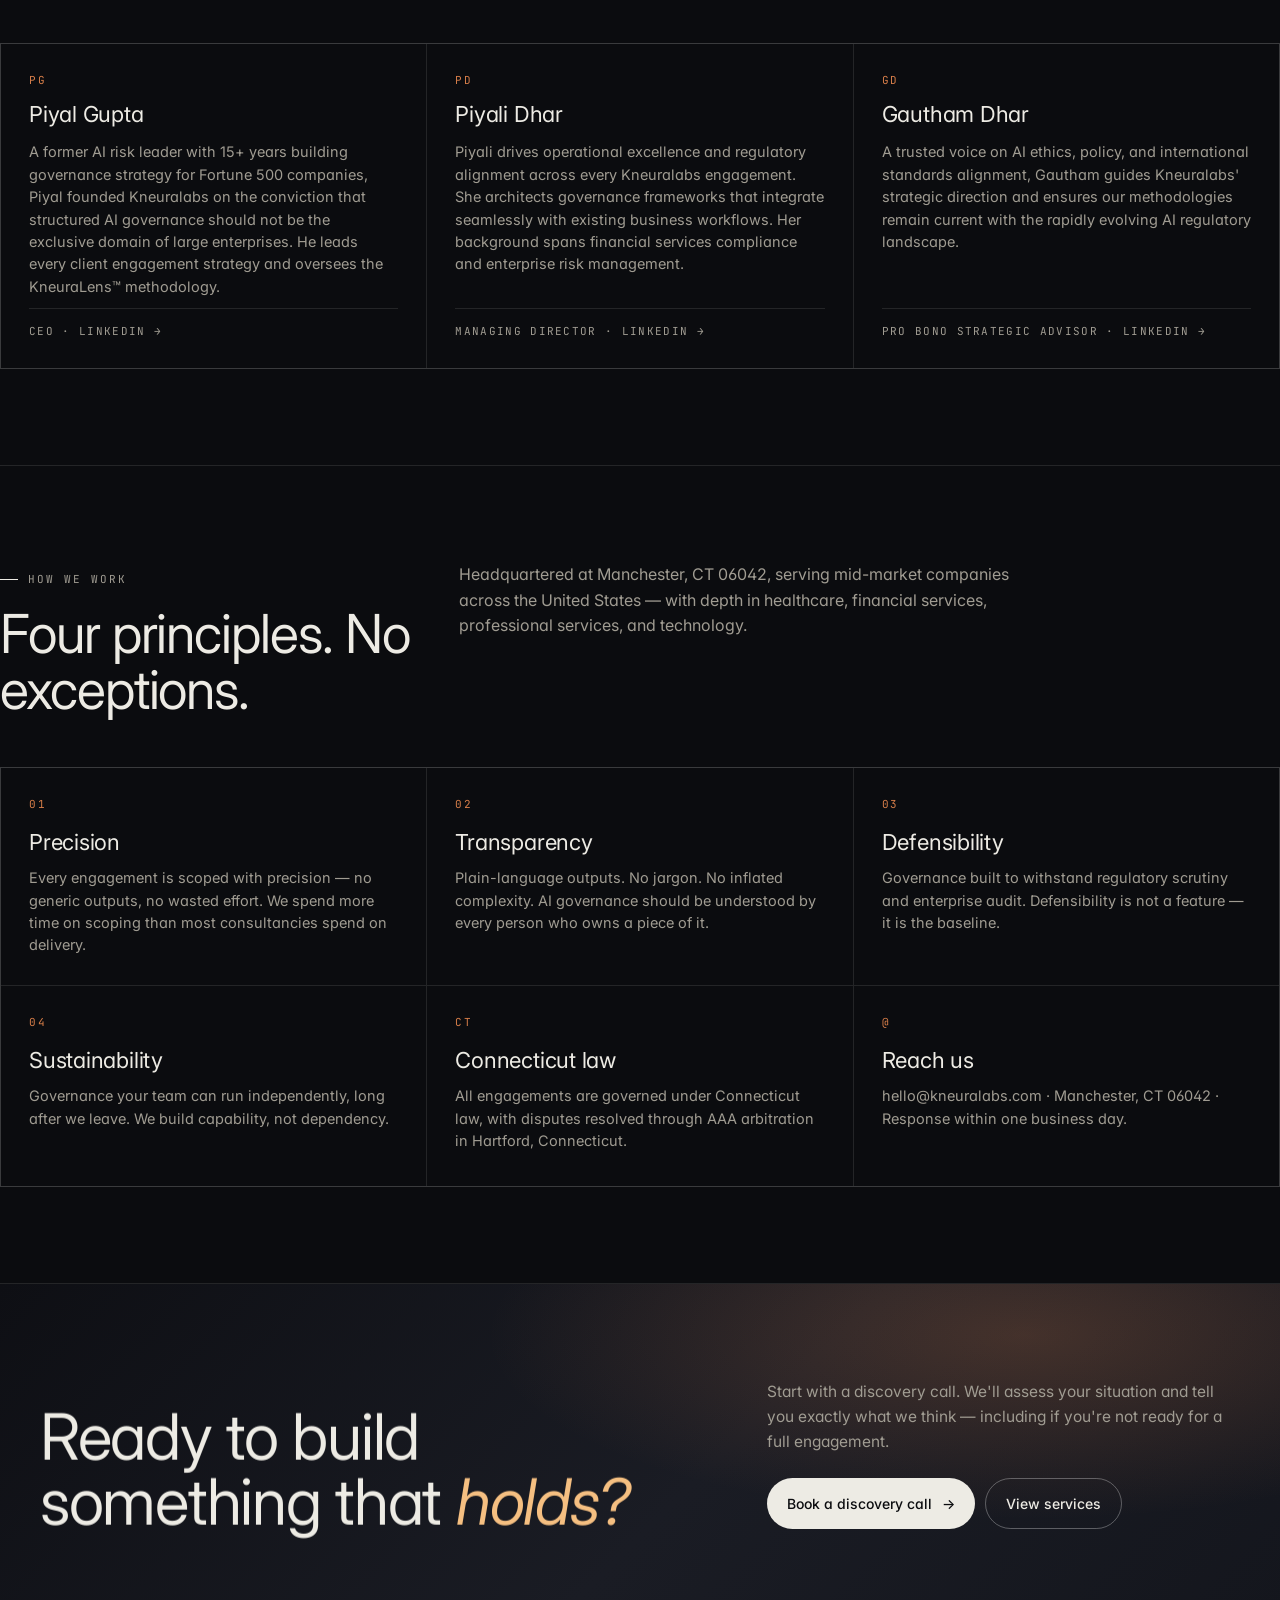
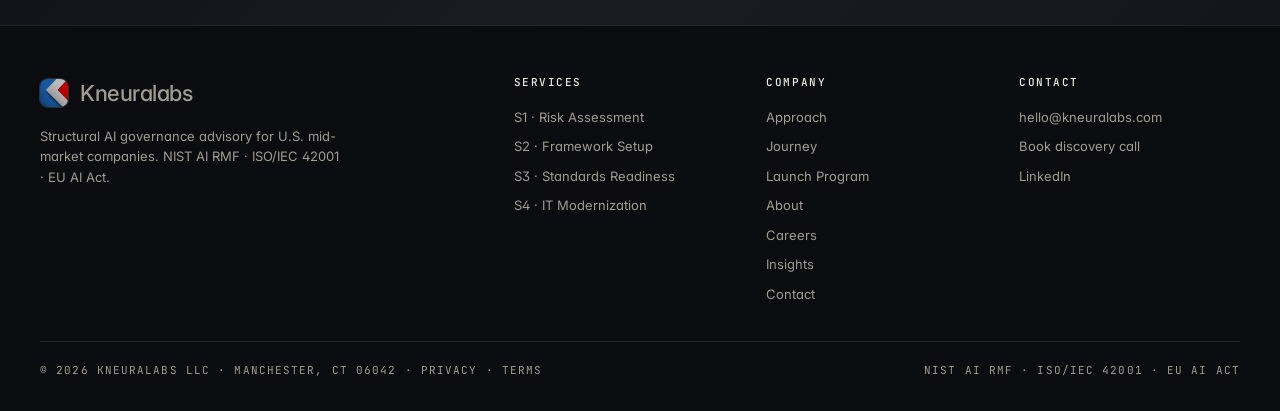
==== commit 8d4fda69: "Animate engagement timeline, sun-based floating theme, content/design fixes - Remove the homepage Co" ====
--- a/about.html
+++ b/about.html
@@ -59,8 +59,8 @@
         <p>Every mid-market company running AI deserves that — not only the enterprises with the budget to build it in-house.</p>
       </div>
       <div class="prose sr">
-        <p>Piyal Gupta spent fifteen years building AI risk frameworks for organisations with the infrastructure to do it right — dedicated compliance teams, enterprise legal departments, and frameworks written by specialists. Then he started working with mid-market companies. The AI exposure was identical. The regulatory pressure was identical. The governance infrastructure was not. Not because these companies didn't care — because nobody had built the right thing for them.</p>
-        <p>Kneuralabs was built to close that gap. We combine deep regulatory expertise in NIST AI RMF, ISO/IEC 42001, and the EU AI Act with a pragmatic, business-first approach to governance. We do not write policies that sit in drawers. We build governance programmes that run.</p>
+        <p>Piyal Gupta spent 15 years in enterprise risk — the last several building AI governance frameworks — for organizations with the infrastructure to do it right: dedicated compliance teams, enterprise legal departments, and frameworks written by specialists. Then he started working with mid-market companies. The AI exposure was identical. The regulatory pressure was identical. The governance infrastructure was not. Not because these companies didn't care — because nobody had built the right thing for them.</p>
+        <p>Kneuralabs was built to close that gap. We combine deep regulatory expertise in NIST AI RMF, ISO/IEC 42001, and the EU AI Act with a pragmatic, business-first approach to governance. We don't write policies that sit in drawers. We build governance programs that run.</p>
       </div>
     </div>
 
@@ -118,7 +118,7 @@
         <div>
           <p>Start with a discovery call. We'll assess your situation and tell you exactly what we think — including if you're not ready for a full engagement.</p>
           <div class="hero-actions">
-            <a class="btn btn-primary" href="contact.html">Get in touch <span class="arr">&rarr;</span></a>
+            <a class="btn btn-primary" href="contact.html">Book a discovery call <span class="arr">&rarr;</span></a>
             <a class="btn btn-ghost" href="services.html">View services</a>
           </div>
         </div>
--- a/css/components.css
+++ b/css/components.css
@@ -194,6 +194,41 @@
   details .body { padding: 0 8px 24px 50px; }
 }
 
+/* ── Question index (homepage FAQ teaser) ── */
+.q-index { border-top: 1px solid var(--ink); }
+.q-index a {
+  display: grid;
+  grid-template-columns: 44px 1fr 28px;
+  gap: 20px;
+  align-items: center;
+  padding: 22px 8px;
+  border-bottom: 1px solid var(--rule);
+  text-decoration: none;
+  color: var(--ink);
+  transition: padding-left var(--dur-s) var(--ease-spring), background-color var(--dur-xs) var(--ease-out);
+}
+.q-index a:hover, .q-index a:focus-visible { background: var(--paper-2); padding-left: 16px; outline: none; }
+.q-index .qn { font-family: var(--mono); font-size: 11px; letter-spacing: .14em; color: var(--ink-2); }
+.q-index .qt { font-family: var(--serif); font-weight: 400; font-size: 21px; letter-spacing: -.01em; }
+.q-index .go {
+  width: 28px; height: 28px;
+  border-radius: 50%;
+  border: 1px solid var(--ink);
+  display: flex;
+  align-items: center;
+  justify-content: center;
+  font-size: 14px;
+  line-height: 0;
+  transition: background-color var(--dur-xs) var(--ease-out), color var(--dur-xs) var(--ease-out), transform var(--dur-s) var(--ease-spring);
+}
+.q-index a:hover .go, .q-index a:focus-visible .go { background: var(--ink); color: var(--paper); transform: translateX(2px); }
+html[data-theme="dark"] .q-index .go { border-color: rgba(255,255,255,.30); }
+@media (max-width: 720px) {
+  .q-index a { grid-template-columns: 30px 1fr 24px; gap: 14px; padding: 18px 2px; }
+  .q-index a:hover, .q-index a:focus-visible { padding-left: 8px; }
+  .q-index .qt { font-size: 17px; }
+}
+
 /* ── Footer ── */
 footer.footer {
   padding: 48px 0 32px;
@@ -208,7 +243,15 @@
   padding-bottom: 32px;
   border-bottom: 1px solid var(--rule);
 }
-.foot-brand .brand { font-size: 22px; gap: 12px; margin-bottom: 14px; }
+.foot-brand .brand {
+  display: inline-flex;
+  flex-direction: row;
+  flex-wrap: nowrap;
+  align-items: center;
+  font-size: 22px;
+  gap: 12px;
+  margin-bottom: 14px;
+}
 .foot-brand .brand .brand-img {
   width: 28px; height: 28px; border-radius: 8px;
 }
@@ -357,6 +400,34 @@
 html[data-theme="dark"] .theme-toggle .icon-sun { display: none; }
 html[data-theme="dark"] .theme-toggle .icon-moon { display: block; }
 
+/* Floating variant — fixed to the viewport, scrolls with nothing,
+   stays clear of content and the iOS home indicator. */
+.theme-toggle.theme-fab {
+  position: fixed;
+  right: max(18px, env(safe-area-inset-right, 0px));
+  bottom: calc(18px + env(safe-area-inset-bottom, 0px));
+  z-index: 55;
+  width: 46px;
+  height: 46px;
+  background: color-mix(in oklab, var(--paper) 80%, transparent);
+  backdrop-filter: blur(10px);
+  -webkit-backdrop-filter: blur(10px);
+  border-color: var(--rule);
+  box-shadow: var(--shadow-card);
+}
+.theme-toggle.theme-fab:hover {
+  background: color-mix(in oklab, var(--paper) 92%, transparent);
+  border-color: var(--ink);
+}
+html[data-theme="dark"] .theme-toggle.theme-fab { border-color: rgba(255,255,255,.16); }
+html[data-theme="dark"] .theme-toggle.theme-fab:hover { border-color: rgba(255,255,255,.40); }
+@media (max-width: 760px) {
+  .theme-toggle.theme-fab {
+    right: max(14px, env(safe-area-inset-right, 0px));
+    bottom: calc(14px + env(safe-area-inset-bottom, 0px));
+  }
+}
+
 /* ── Hamburger ── */
 .hamburger {
   display: none;
--- a/css/sections.css
+++ b/css/sections.css
@@ -309,6 +309,40 @@
   .t-row::before { left: 56px; }
 }
 
+/* ── Timeline motion — line draws, nodes pop, active node breathes.
+   Transform-only, staggered with the row reveal (--rd), reduced-motion
+   safe, and overflow-free on every viewport. ── */
+.timeline::before {
+  transform: scaleY(0);
+  transform-origin: top center;
+  transition: transform var(--dur-xl) var(--ease-soft) 80ms;
+}
+.timeline:has(.t-row.revealed)::before { transform: scaleY(1); }
+.t-row::before {
+  transform: scale(0);
+  transition: transform var(--dur-s) var(--ease-spring),
+              background-color var(--dur-s) var(--ease-out),
+              box-shadow var(--dur-s) var(--ease-out);
+  transition-delay: var(--rd, 0ms);
+}
+.t-row.revealed::before { transform: scale(1); }
+.t-row.active.revealed::before { animation: tlNodePulse 2.8s var(--ease-out) 700ms infinite; }
+.t-row.sr .t-body { transform: translate3d(8px, 0, 0); }
+.t-row.sr.revealed .t-body { transform: none; transition: transform var(--dur-l) var(--ease-soft) var(--rd, 0ms); }
+@keyframes tlNodePulse {
+  0%, 100% { box-shadow: 0 0 0 4px var(--paper), 0 0 0 5px var(--accent),
+             0 0 0 5px color-mix(in oklab, var(--accent) 0%, transparent); }
+  50%      { box-shadow: 0 0 0 4px var(--paper), 0 0 0 5px var(--accent),
+             0 0 0 13px color-mix(in oklab, var(--accent) 20%, transparent); }
+}
+html:not(.js) .timeline::before,
+html:not(.js) .t-row::before { transform: none; }
+@media (prefers-reduced-motion: reduce) {
+  .timeline::before, .t-row::before { transform: none !important; transition: none !important; }
+  .t-row.active.revealed::before { animation: none !important; }
+  .t-row.sr .t-body { transform: none !important; }
+}
+
 /* ── Principles ── */
 .princ {
   display: grid;
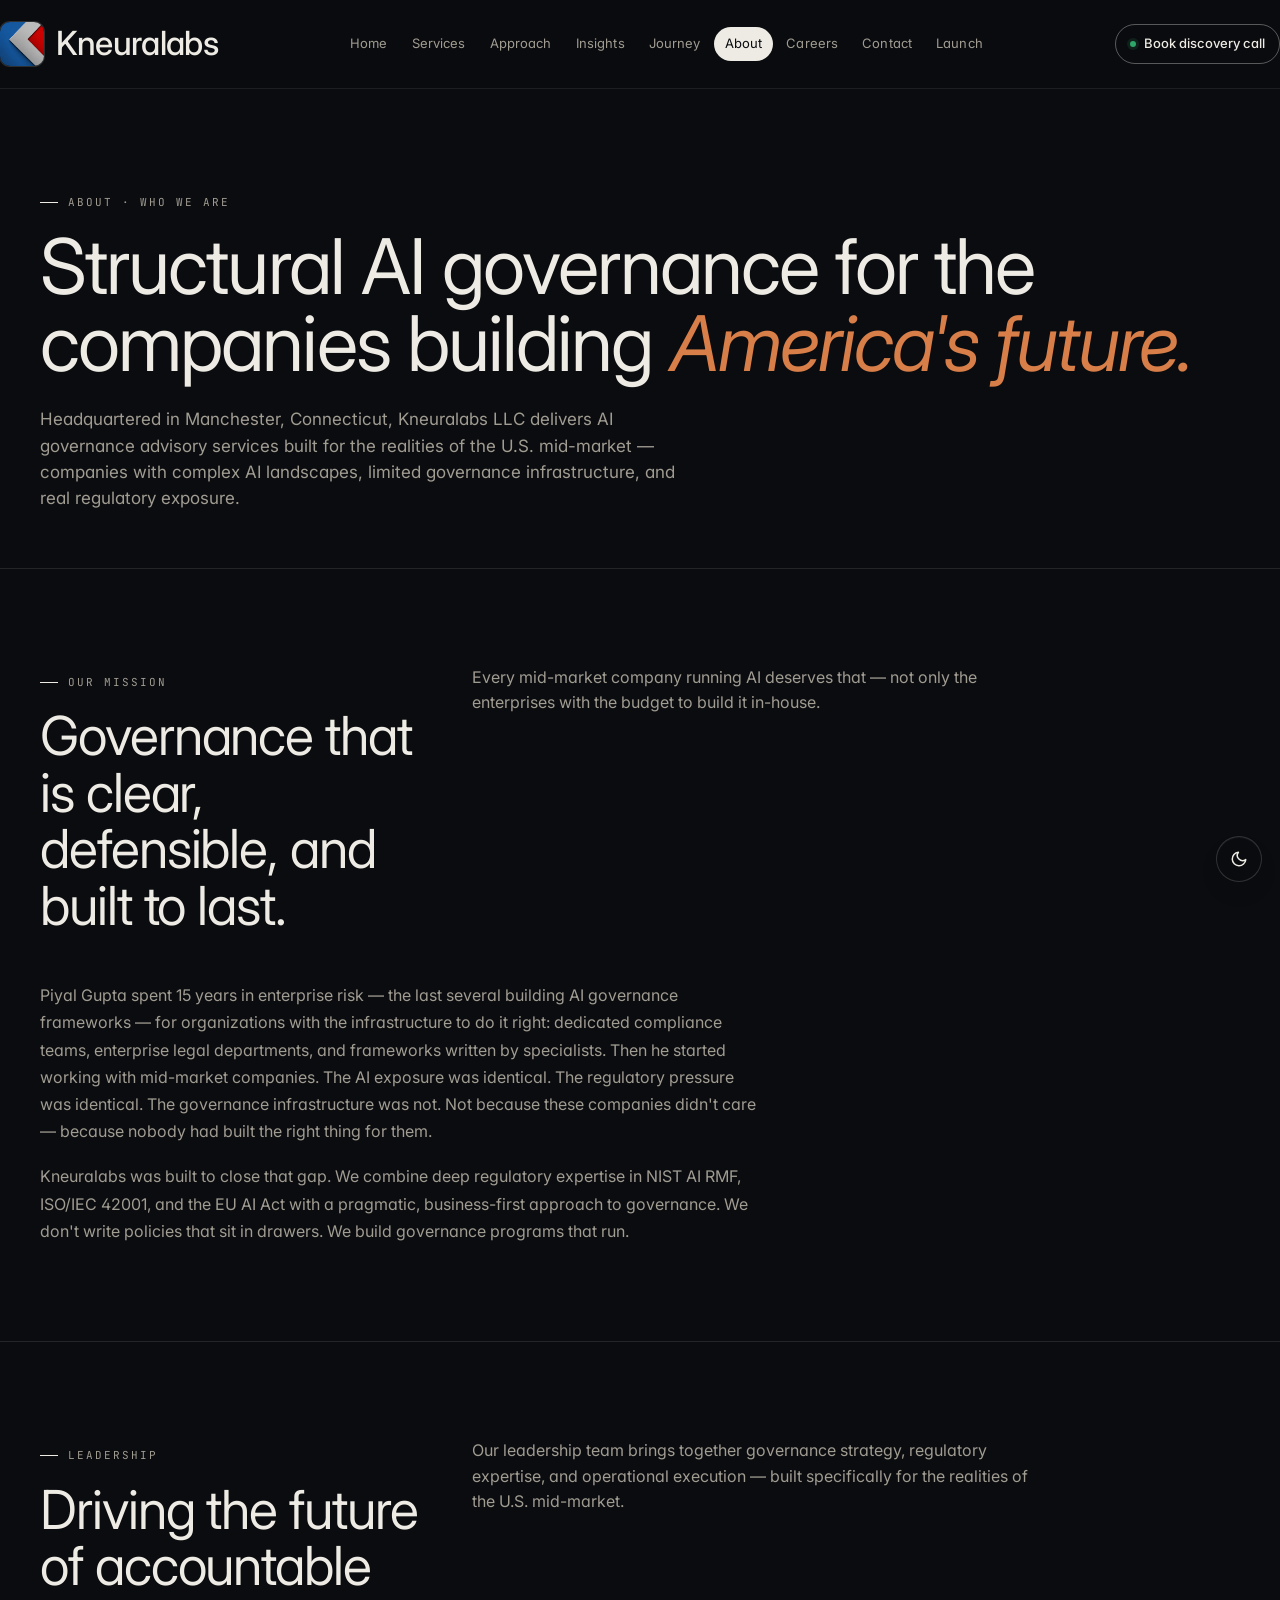
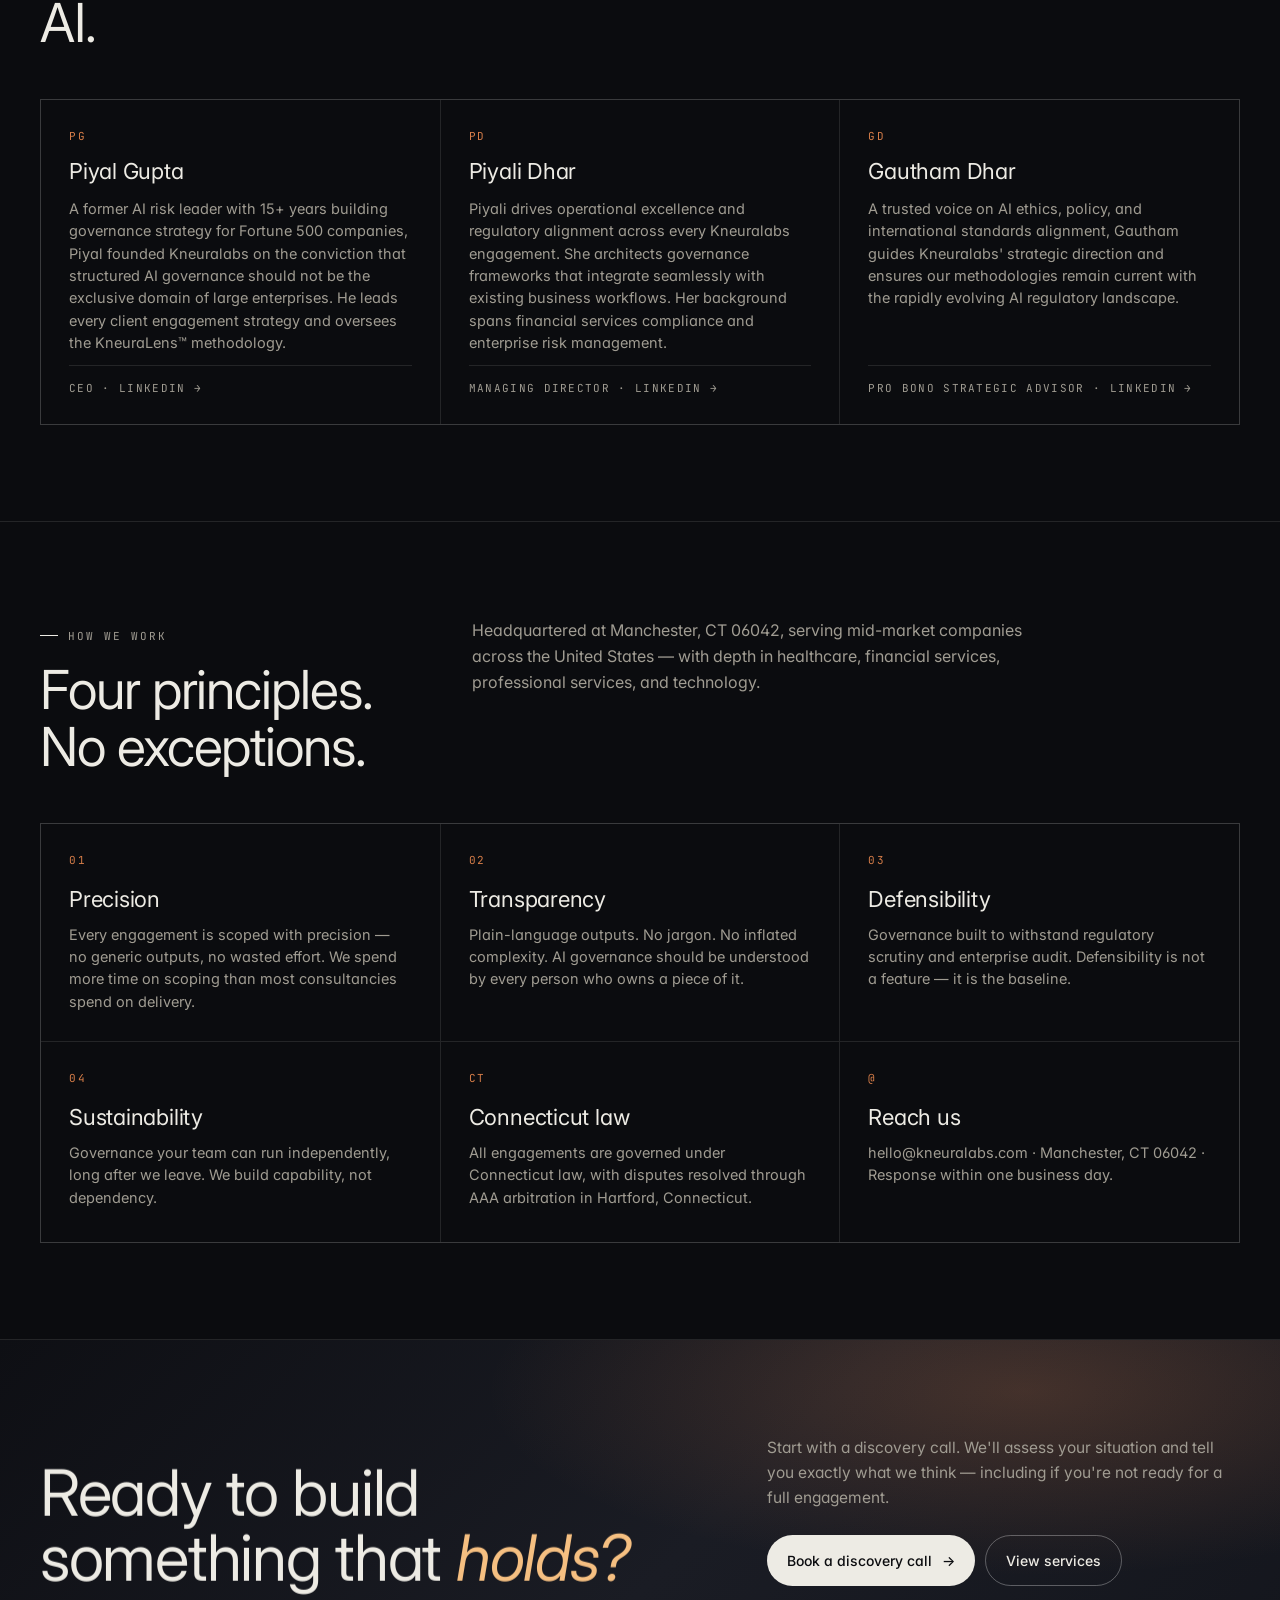
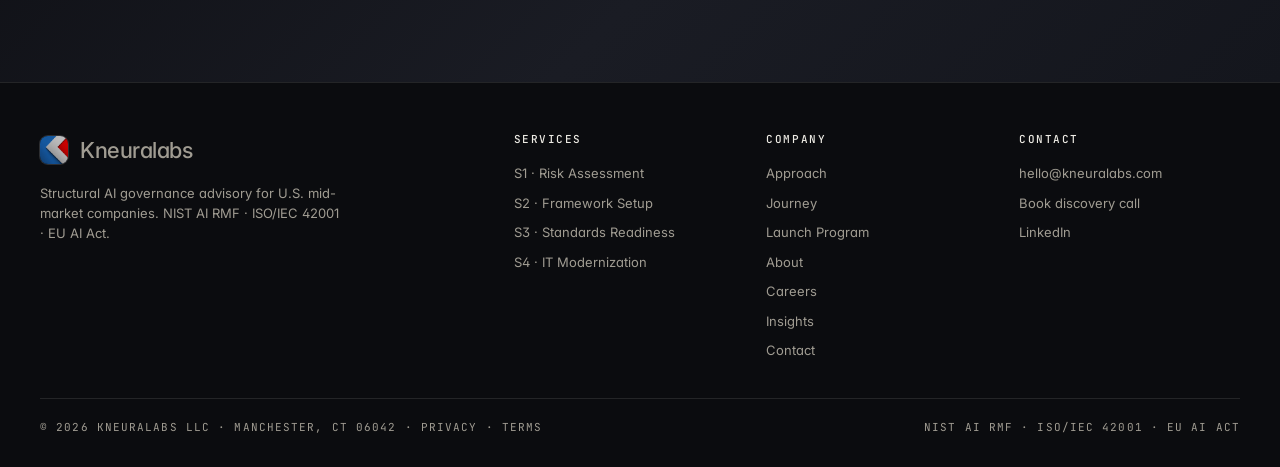
==== commit 382e8fa9: "Fix horizontal padding cascade and clean up inline style inconsistencies Core fix: section-level cla" ====
--- a/about.html
+++ b/about.html
@@ -54,7 +54,7 @@
       <div class="section-head sr">
         <div>
           <div class="eyebrow"><span class="tick"></span> Our mission</div>
-          <h2 style="margin-top:18px">Governance that is clear, defensible, and built to last.</h2>
+          <h2>Governance that is clear, defensible, and built to last.</h2>
         </div>
         <p>Every mid-market company running AI deserves that — not only the enterprises with the budget to build it in-house.</p>
       </div>
@@ -68,7 +68,7 @@
       <div class="section-head sr">
         <div>
           <div class="eyebrow"><span class="tick"></span> Leadership</div>
-          <h2 style="margin-top:18px">Driving the future of accountable AI.</h2>
+          <h2>Driving the future of accountable AI.</h2>
         </div>
         <p>Our leadership team brings together governance strategy, regulatory expertise, and operational execution — built specifically for the realities of the U.S. mid-market.</p>
       </div>
@@ -98,7 +98,7 @@
       <div class="section-head sr">
         <div>
           <div class="eyebrow"><span class="tick"></span> How we work</div>
-          <h2 style="margin-top:18px">Four principles. No exceptions.</h2>
+          <h2>Four principles. No exceptions.</h2>
         </div>
         <p>Headquartered at Manchester, CT 06042, serving mid-market companies across the United States — with depth in healthcare, financial services, professional services, and technology.</p>
       </div>
--- a/css/layout.css
+++ b/css/layout.css
@@ -17,7 +17,8 @@
 
 /* Section rhythm */
 .section {
-  padding: 96px 0;
+  padding-top: 96px;
+  padding-bottom: 96px;
   border-bottom: 1px solid var(--rule);
 }
 .section-head {
@@ -32,6 +33,7 @@
   font-size: clamp(32px, 4.2vw, 56px);
   letter-spacing: -.02em;
   line-height: 1.05;
+  margin-top: 18px;
 }
 .section-head p {
   font-size: 16px;
@@ -42,7 +44,8 @@
 
 /* Sub-page hero (Services / Approach / Insights / general inner pages) */
 .svc-hero {
-  padding: 96px 0 56px;
+  padding-top: 96px;
+  padding-bottom: 56px;
   border-bottom: 1px solid var(--rule);
 }
 .svc-hero h1 {
@@ -64,12 +67,12 @@
 }
 
 @media (max-width: 820px) {
-  .section { padding: 64px 0; }
+  .section { padding-top: 64px; padding-bottom: 64px; }
   .section-head { grid-template-columns: 1fr; gap: 14px; margin-bottom: 36px; }
-  .svc-hero { padding: 64px 0 40px; }
+  .svc-hero { padding-top: 64px; padding-bottom: 40px; }
 }
 @media (max-width: 600px) {
-  .section { padding: 52px 0; }
+  .section { padding-top: 52px; padding-bottom: 52px; }
 }
 
 /* ── Responsive polish ──────────────────────────────────────
@@ -79,7 +82,7 @@
 
 /* Roomier gutters and a wider measure on large desktops */
 @media (min-width: 1600px) {
-  .frame { max-width: 1560px; padding: 0 56px; }
+  .frame { max-width: 1560px; padding-left: 56px; padding-right: 56px; }
 }
 
 /* Tablet portrait — keep headings from crowding the gutter */
@@ -89,9 +92,9 @@
 
 /* Small phones — tighter rhythm, no clipped headlines */
 @media (max-width: 380px) {
-  .frame { padding: 0 20px; }
-  .section { padding: 44px 0; }
-  .svc-hero { padding: 52px 0 34px; }
+  .frame { padding-left: 20px; padding-right: 20px; }
+  .section { padding-top: 44px; padding-bottom: 44px; }
+  .svc-hero { padding-top: 52px; padding-bottom: 34px; }
 }
 
 /* Directional reveals translate vertically on narrow screens
@@ -105,10 +108,10 @@
    on iPhone Pro models, where landscape width exceeds the portrait
    mobile breakpoint and would otherwise lose the safe-area gutters. */
 @media (orientation: landscape) and (max-height: 560px) {
-  .hero { padding: 40px 0 32px; }
-  .svc-hero { padding: 44px 0 32px; }
-  .section { padding: 44px 0; }
-  .cta-strip { padding: 48px 0; }
+  .hero { padding-top: 40px; padding-bottom: 32px; }
+  .svc-hero { padding-top: 44px; padding-bottom: 32px; }
+  .section { padding-top: 44px; padding-bottom: 44px; }
+  .cta-strip { padding-top: 48px; padding-bottom: 48px; }
   .marks { margin-top: 28px; }
   .mobile-menu { padding-top: 64px; gap: 0; }
   .mobile-menu a { padding: 9px 0; font-size: 19px; }
--- a/css/sections.css
+++ b/css/sections.css
@@ -6,7 +6,8 @@
 
 /* ── Hero ── */
 .hero {
-  padding: 80px 0 56px;
+  padding-top: 80px;
+  padding-bottom: 56px;
   border-bottom: 1px solid var(--rule);
 }
 .hero-grid {
@@ -60,13 +61,13 @@
 
 @media (max-width: 980px) { .hero-grid { grid-template-columns: 1fr; gap: 32px; } }
 @media (max-width: 600px) {
-  .hero { padding: 56px 0 40px; }
+  .hero { padding-top: 56px; padding-bottom: 40px; }
   .marks { margin-top: 40px; gap: 18px; }
   h1.display { font-size: clamp(33px, 8.8vw, 56px); }
 }
 
 /* ── Stat strip ── */
-.stats { padding: 36px 0; border-bottom: 1px solid var(--rule); }
+.stats { padding-top: 36px; padding-bottom: 36px; border-bottom: 1px solid var(--rule); }
 .stats-grid { display: grid; grid-template-columns: repeat(4, 1fr); gap: 28px; }
 .stat .n {
   font-family: var(--serif);
@@ -210,7 +211,7 @@
 @media (max-width: 640px) { .services { grid-template-columns: 1fr; } .svc { min-height: 0; } }
 
 /* ── Services page rows ── */
-.svc-row { padding: 64px 0; border-bottom: 1px solid var(--rule); }
+.svc-row { padding-top: 64px; padding-bottom: 64px; border-bottom: 1px solid var(--rule); }
 .svc-row-grid { display: grid; grid-template-columns: .9fr 1.1fr; gap: 64px; }
 .svc-row .id-big {
   font-family: var(--serif);
@@ -274,7 +275,7 @@
 @media (max-width: 680px) { .deliverables { grid-template-columns: 1fr; } }
 
 /* ── Approach timeline ── */
-.approach { padding: 64px 0; border-bottom: 1px solid var(--rule); }
+.approach { padding-top: 64px; padding-bottom: 64px; border-bottom: 1px solid var(--rule); }
 .timeline { position: relative; margin-top: 40px; }
 .timeline::before { content: ""; position: absolute; left: 120px; top: 0; bottom: 0; width: 1px; background: var(--rule); }
 .t-row { display: grid; grid-template-columns: 120px 1fr; gap: 48px; padding: 28px 0; position: relative; }
@@ -364,7 +365,8 @@
   display: grid;
   grid-template-columns: 1fr 1fr;
   gap: 64px;
-  padding: 72px 0;
+  padding-top: 72px;
+  padding-bottom: 72px;
 }
 .contact-grid h1 {
   font-family: var(--serif);
@@ -381,7 +383,7 @@
 .contact-info .row:last-child { border-bottom: 1px solid var(--rule); }
 .contact-info .lbl { font-family: var(--mono); font-size: 11px; letter-spacing: .14em; text-transform: uppercase; color: var(--ink-2); }
 .contact-info .val a { color: var(--ink); font-weight: 500; }
-@media (max-width: 820px) { .contact-grid { grid-template-columns: 1fr; gap: 32px; padding: 48px 0; } }
+@media (max-width: 820px) { .contact-grid { grid-template-columns: 1fr; gap: 32px; padding-top: 48px; padding-bottom: 48px; } }
 @media (max-width: 480px) {
   .contact-info .row { grid-template-columns: 1fr; gap: 4px; padding: 12px 0; }
 }
@@ -417,6 +419,7 @@
   font-size: clamp(36px, 5vw, 72px);
   letter-spacing: -.02em;
   line-height: 1.02;
+  margin-top: 18px;
 }
 .cta-strip h2 em { font-style: italic; color: oklch(0.78 0.1 70); }
 html[data-theme="dark"] .cta-strip h2 em { color: oklch(0.84 0.10 70); }
@@ -428,7 +431,7 @@
 .cta-strip .btn-ghost:hover { background: var(--paper); color: var(--ink); }
 html[data-theme="dark"] .cta-strip .btn-primary { background: var(--ink); color: var(--paper); }
 html[data-theme="dark"] .cta-strip .btn-primary:hover { background: var(--accent); color: var(--on-accent); }
-@media (max-width: 820px) { .cta-strip { padding: 64px 0; } .cta-grid { grid-template-columns: 1fr; gap: 24px; } }
+@media (max-width: 820px) { .cta-strip { padding-top: 64px; padding-bottom: 64px; } .cta-grid { grid-template-columns: 1fr; gap: 24px; } }
 
 /* ── Prose / restyled inner pages (about, careers, journey, legal, etc.) ── */
 .prose { max-width: 72ch; }
@@ -607,12 +610,12 @@
     padding-left: max(32px, env(safe-area-inset-left, 0px));
     padding-right: max(32px, env(safe-area-inset-right, 0px));
   }
-  .section, .svc-row, .approach { padding: 56px 0; }
-  .svc-hero { padding: 52px 0 36px; }
-  .hero { padding: 40px 0 40px; }
-  .stats { padding: 28px 0; }
-  .contact-grid { padding: 44px 0; gap: 28px; }
-  .cta-strip { padding: 56px 0; }
+  .section, .svc-row, .approach { padding-top: 56px; padding-bottom: 56px; }
+  .svc-hero { padding-top: 52px; padding-bottom: 36px; }
+  .hero { padding-top: 40px; padding-bottom: 40px; }
+  .stats { padding-top: 28px; padding-bottom: 28px; }
+  .contact-grid { padding-top: 44px; padding-bottom: 44px; gap: 28px; }
+  .cta-strip { padding-top: 56px; padding-bottom: 56px; }
 
   /* Hero — sized to wrap cleanly without touching the edges */
   .hero-grid { gap: 26px; }
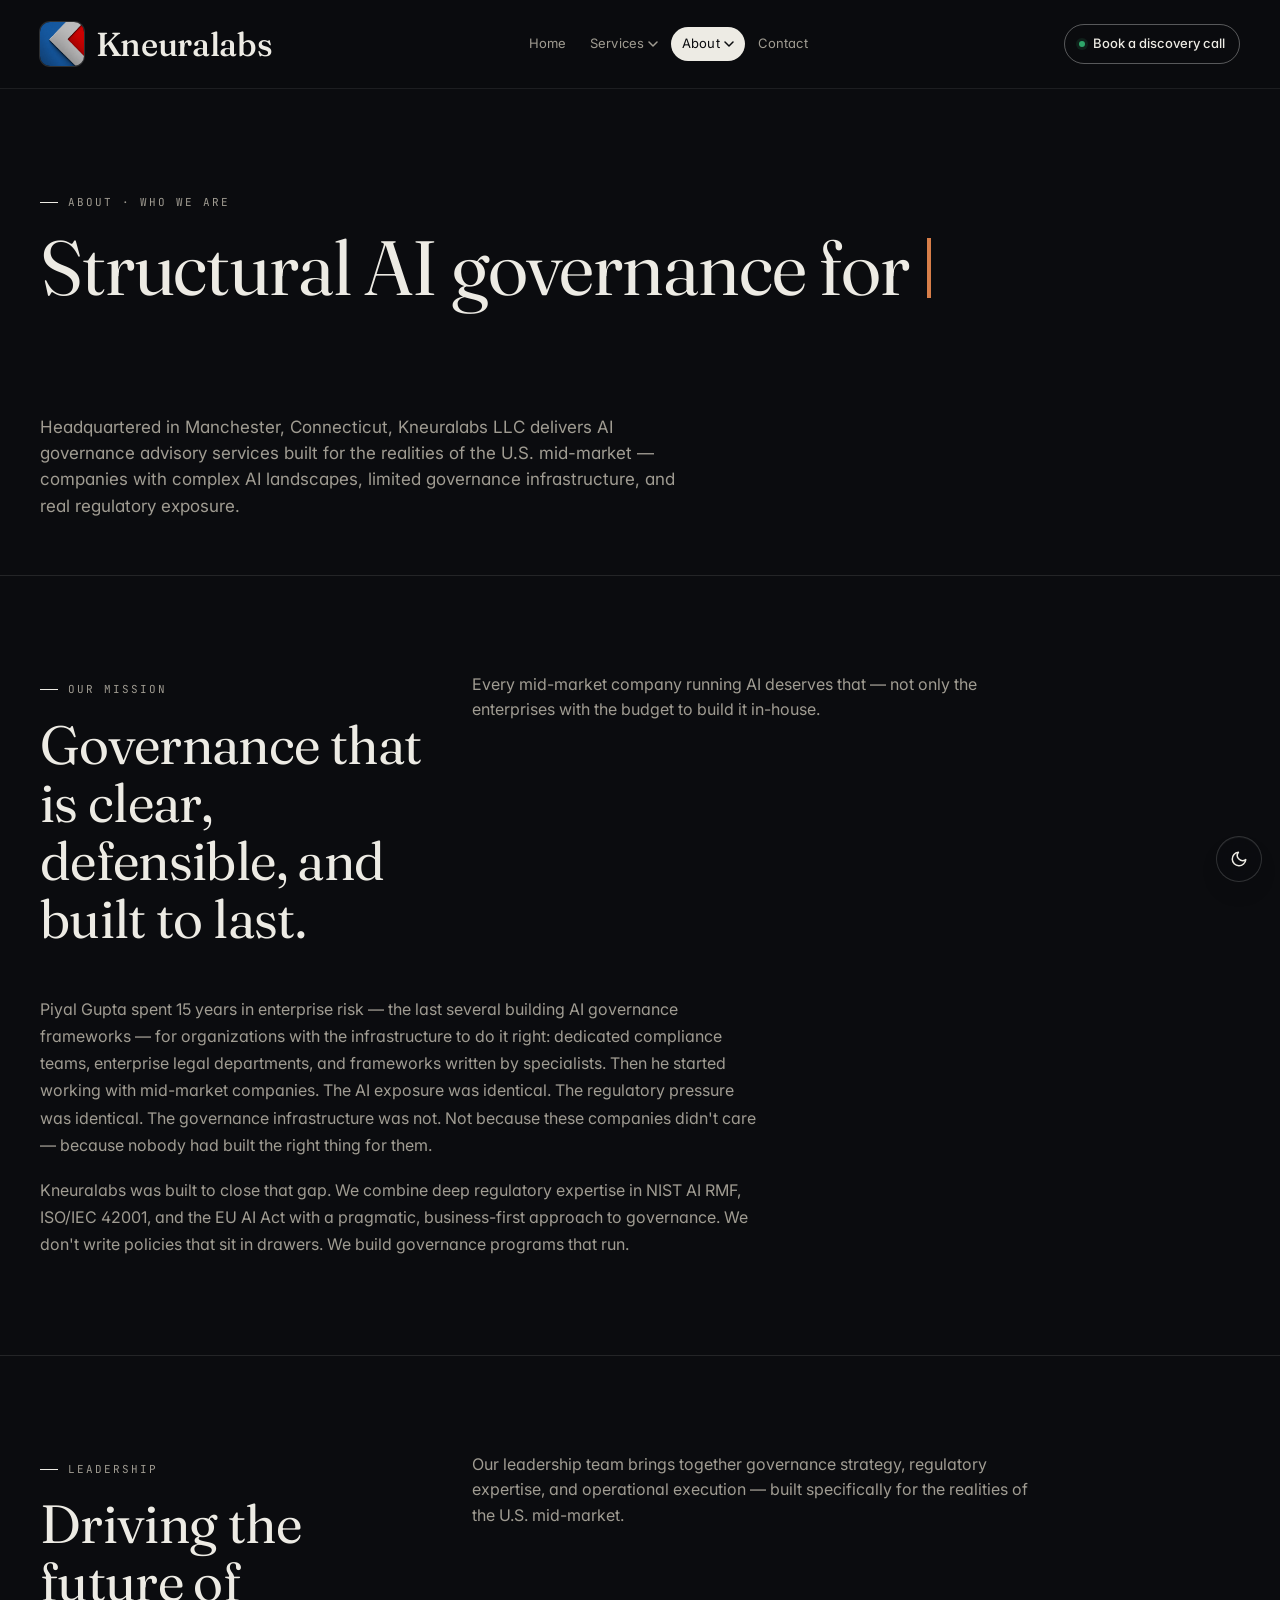
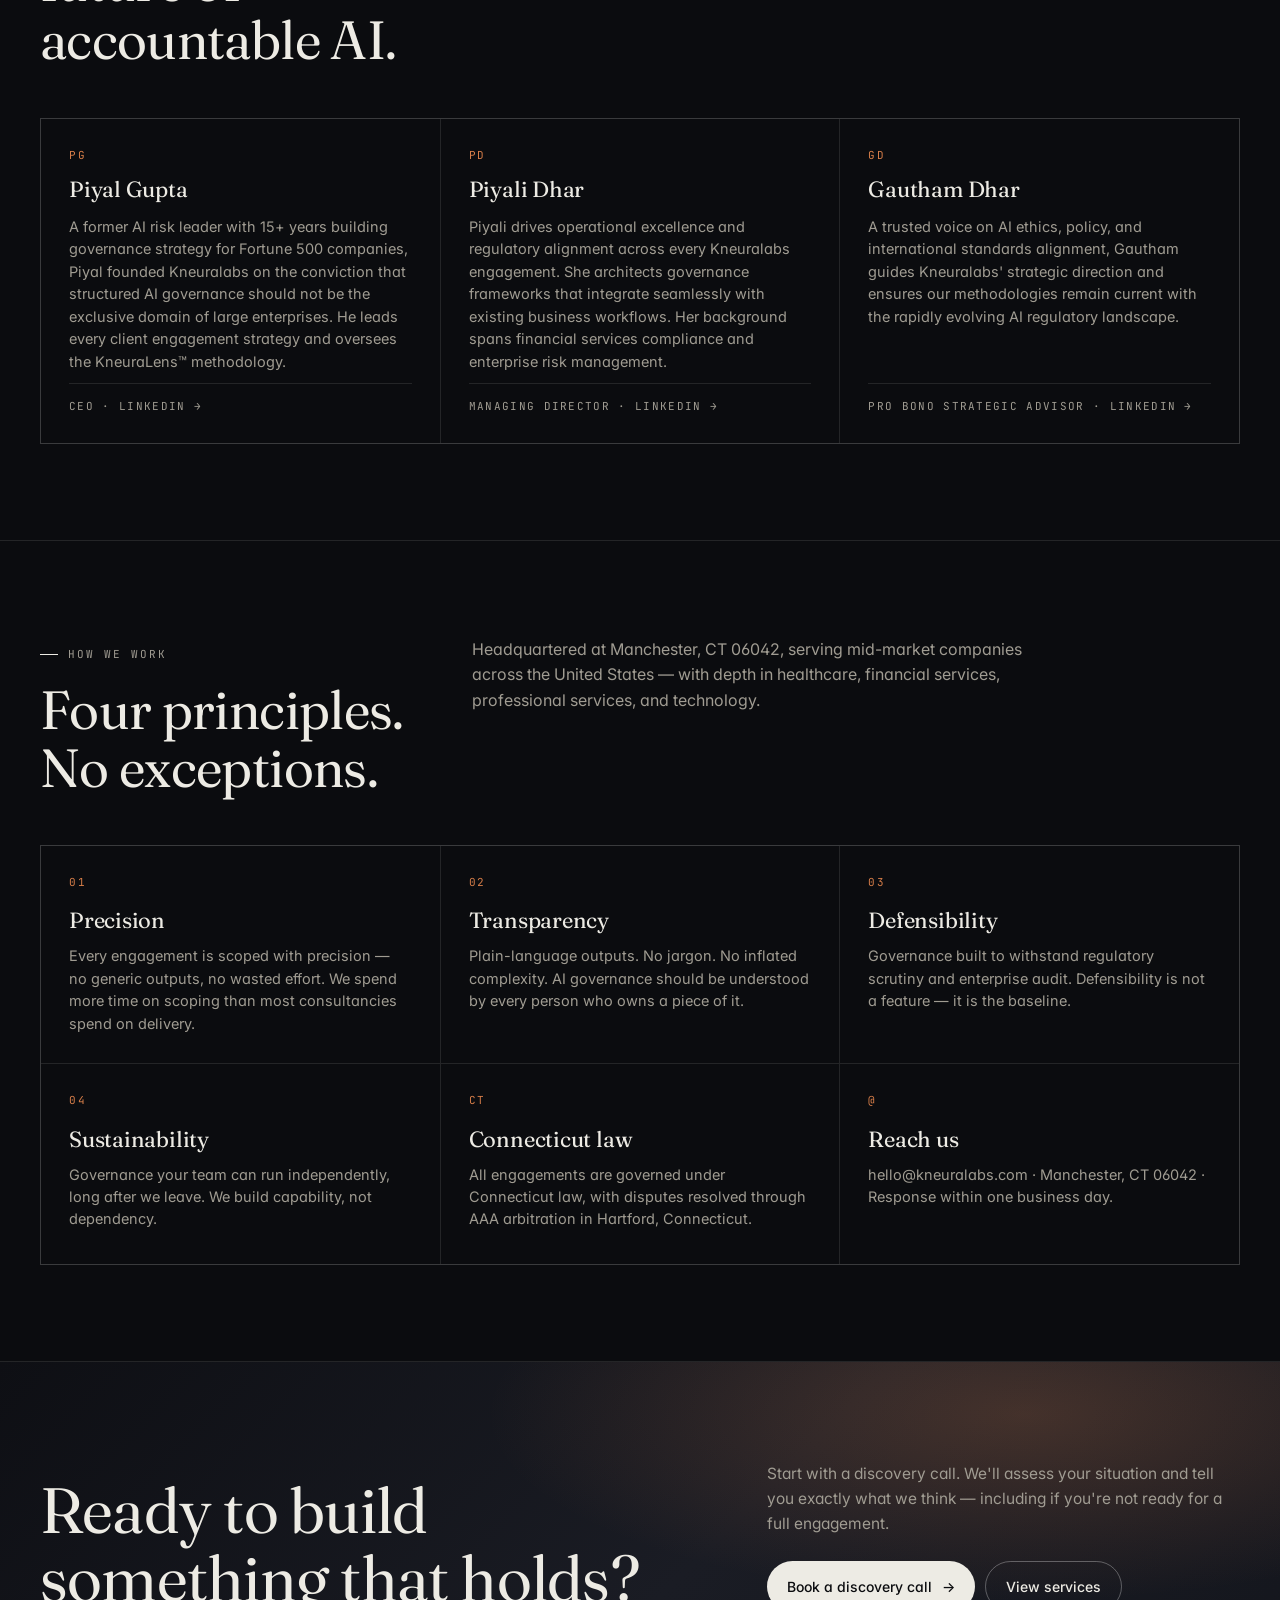
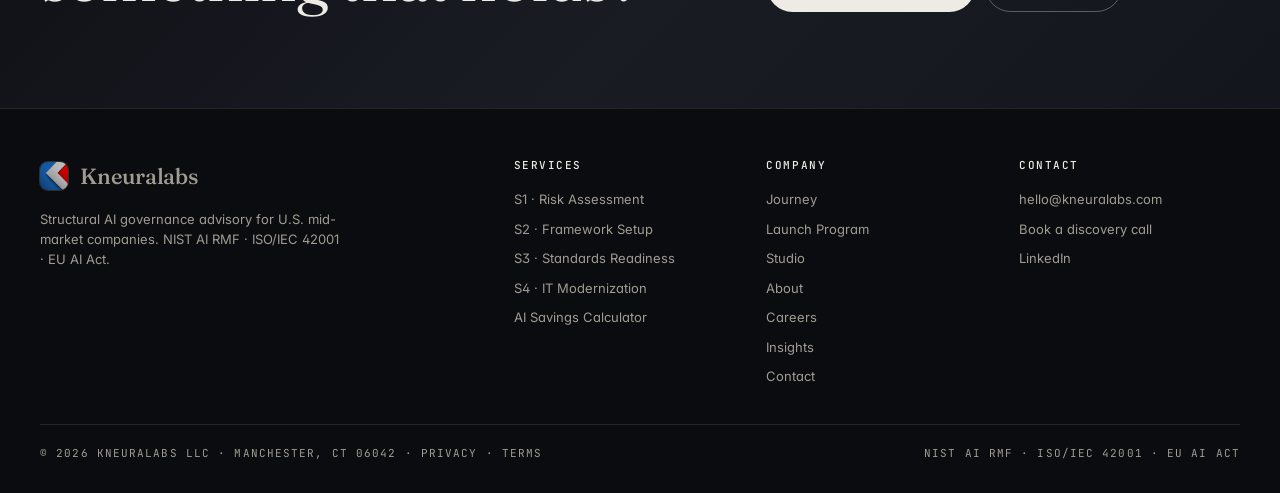
==== commit 2ed66c6d: "Implement design-critique improvements: Fraunces display type, calm motion, one CTA verb Everything " ====
--- a/about.html
+++ b/about.html
@@ -4,8 +4,9 @@
   <meta charset="UTF-8" />
   <script>!function(){try{var s=localStorage.getItem("theme");document.documentElement.setAttribute("data-theme",s||(window.matchMedia("(prefers-color-scheme: dark)").matches?"dark":"light"))}catch(e){document.documentElement.setAttribute("data-theme","light")}}()</script>
   <meta name="viewport" content="width=device-width, initial-scale=1.0, viewport-fit=cover" />
-  <title>About Kneuralabs | AI Governance Advisory Team | Manchester, CT</title>
-  <meta name="description" content="Meet the Kneuralabs team — AI governance practitioners building structural frameworks for U.S. mid-market companies. Headquartered in Manchester, Connecticut." />
+  <title>About Kneuralabs | AI Governance &amp; GaaS Advisory | Manchester, CT</title>
+  <meta name="description" content="Meet the Kneuralabs team — AI governance and Governance as a Service (GaaS) practitioners building structural frameworks for U.S. mid-market companies. Headquartered in Manchester, Connecticut." />
+  <meta name="keywords" content="Kneuralabs, about Kneuralabs, AI governance advisory, Governance as a Service, GaaS, IT modernization, AI governance team, Manchester CT, AI governance consulting" />
   <meta name="author" content="Kneuralabs LLC" />
   <meta name="robots" content="index, follow, max-image-preview:large, max-snippet:-1" />
   <meta name="theme-color" content="#F4F3F0" media="(prefers-color-scheme: light)" />
@@ -18,9 +19,11 @@
   <meta property="og:type" content="website" />
   <meta property="og:site_name" content="Kneuralabs" />
   <meta property="og:url" content="https://www.kneuralabs.com/about.html" />
-  <meta property="og:title" content="About Kneuralabs | AI Governance Advisory Team" />
-  <meta property="og:description" content="Meet the Kneuralabs team — AI governance practitioners building structural frameworks for U.S. mid-market companies." />
+  <meta property="og:title" content="About Kneuralabs | AI Governance &amp; GaaS Advisory Team" />
+  <meta property="og:description" content="Meet the Kneuralabs team — AI governance and Governance as a Service (GaaS) practitioners building structural frameworks for U.S. mid-market companies." />
   <meta property="og:image" content="https://www.kneuralabs.com/assets/images/og-image.png" />
+  <meta property="og:image:width" content="1200" />
+  <meta property="og:image:height" content="630" />
   <meta name="twitter:card" content="summary_large_image" />
   <meta name="twitter:site" content="@kneuralabs" />
   <meta name="twitter:title" content="About Kneuralabs | AI Governance Advisory Team" />
@@ -28,15 +31,53 @@
   <meta name="twitter:image" content="https://www.kneuralabs.com/assets/images/og-image.png" />
   <link rel="preconnect" href="https://fonts.googleapis.com" />
   <link rel="preconnect" href="https://fonts.gstatic.com" crossorigin />
-  <link rel="preload" as="style" href="https://fonts.googleapis.com/css2?family=Inter:ital,wght@0,300;0,400;0,500;0,600;0,700;1,300;1,400&family=JetBrains+Mono:wght@300;400;500&display=swap" />
-  <link rel="stylesheet" href="https://fonts.googleapis.com/css2?family=Inter:ital,wght@0,300;0,400;0,500;0,600;0,700;1,300;1,400&family=JetBrains+Mono:wght@300;400;500&display=swap" media="print" onload="this.media='all'" />
-  <noscript><link rel="stylesheet" href="https://fonts.googleapis.com/css2?family=Inter:ital,wght@0,300;0,400;0,500;0,600;0,700;1,300;1,400&family=JetBrains+Mono:wght@300;400;500&display=swap" /></noscript>
+  <link rel="preload" as="style" href="https://fonts.googleapis.com/css2?family=Fraunces:ital,opsz,wght@0,9..144,300..600;1,9..144,300..600&family=Inter:ital,wght@0,300;0,400;0,500;0,600;0,700;1,300;1,400&family=JetBrains+Mono:wght@300;400;500&display=swap" />
+  <link rel="stylesheet" href="https://fonts.googleapis.com/css2?family=Fraunces:ital,opsz,wght@0,9..144,300..600;1,9..144,300..600&family=Inter:ital,wght@0,300;0,400;0,500;0,600;0,700;1,300;1,400&family=JetBrains+Mono:wght@300;400;500&display=swap" media="print" onload="this.media='all'" />
+  <noscript><link rel="stylesheet" href="https://fonts.googleapis.com/css2?family=Fraunces:ital,opsz,wght@0,9..144,300..600;1,9..144,300..600&family=Inter:ital,wght@0,300;0,400;0,500;0,600;0,700;1,300;1,400&family=JetBrains+Mono:wght@300;400;500&display=swap" /></noscript>
   <noscript><style>.sr,.reveal-char{opacity:1!important;transform:none!important;filter:none!important}</style></noscript>
   <link rel="stylesheet" href="css/variables.css" />
   <link rel="stylesheet" href="css/base.css" />
   <link rel="stylesheet" href="css/layout.css" />
   <link rel="stylesheet" href="css/components.css" />
   <link rel="stylesheet" href="css/sections.css" />
+  <script type="application/ld+json">
+  {
+    "@context": "https://schema.org",
+    "@graph": [
+      {
+        "@type": "AboutPage",
+        "@id": "https://www.kneuralabs.com/about.html#webpage",
+        "url": "https://www.kneuralabs.com/about.html",
+        "name": "About Kneuralabs — AI Governance & Governance as a Service (GaaS)",
+        "description": "Kneuralabs is an AI governance advisory and Governance as a Service (GaaS) firm headquartered in Manchester, CT, serving U.S. mid-market companies.",
+        "inLanguage": "en-US",
+        "breadcrumb": {
+          "@type": "BreadcrumbList",
+          "itemListElement": [
+            { "@type": "ListItem", "position": 1, "name": "Home", "item": "https://www.kneuralabs.com/" },
+            { "@type": "ListItem", "position": 2, "name": "About", "item": "https://www.kneuralabs.com/about.html" }
+          ]
+        }
+      },
+      {
+        "@type": "Organization",
+        "@id": "https://www.kneuralabs.com/#organization",
+        "name": "Kneuralabs",
+        "alternateName": ["Kneuralabs LLC", "Kneuralabs GaaS"],
+        "legalName": "Kneuralabs LLC",
+        "url": "https://www.kneuralabs.com/",
+        "logo": "https://www.kneuralabs.com/assets/images/logo.png",
+        "description": "Kneuralabs delivers AI Governance and Governance as a Service (GaaS) for U.S. mid-market companies, with IT Modernization and alignment to NIST AI RMF, ISO/IEC 42001, and the EU AI Act.",
+        "foundingDate": "2024",
+        "founder": { "@type": "Person", "name": "Piyal Gupta", "jobTitle": "CEO" },
+        "address": { "@type": "PostalAddress", "addressLocality": "Manchester", "addressRegion": "CT", "postalCode": "06042", "addressCountry": "US" },
+        "sameAs": ["https://www.linkedin.com/company/kneuralabs"],
+        "areaServed": { "@type": "Country", "name": "United States" },
+        "knowsAbout": ["AI Governance", "Governance as a Service", "GaaS", "IT Modernization", "NIST AI Risk Management Framework", "ISO/IEC 42001", "EU AI Act", "AI Risk Assessment", "AI Compliance", "Responsible AI"]
+      }
+    ]
+  }
+  </script>
 </head>
 <body>
   <a class="skip-link" href="#main-content">Skip to main content</a>
@@ -114,7 +155,7 @@
 
     <div class="cta-strip">
       <div class="frame cta-grid">
-        <div><h2>Ready to build something that <em>holds?</em></h2></div>
+        <div><h2>Ready to build something that holds?</h2></div>
         <div>
           <p>Start with a discovery call. We'll assess your situation and tell you exactly what we think — including if you're not ready for a full engagement.</p>
           <div class="hero-actions">
--- a/css/variables.css
+++ b/css/variables.css
@@ -1,7 +1,7 @@
 /* ============================================================
    Kneuralabs — Design tokens
    Editorial / structural system. Warm paper-and-ink palette,
-   sienna accent, Inter + JetBrains Mono.
+   sienna accent, Fraunces display + Inter text + JetBrains Mono.
    ============================================================ */
 
 :root {
@@ -24,7 +24,7 @@
   --shadow-card:  0 1px 2px rgba(0,0,0,.04), 0 8px 24px -16px rgba(0,0,0,.18);
 
   /* ── Type ── */
-  --serif: "Inter", ui-sans-serif, system-ui, -apple-system, sans-serif;
+  --serif: "Fraunces", "Iowan Old Style", Georgia, serif;
   --sans:  "Inter", ui-sans-serif, system-ui, -apple-system, sans-serif;
   --mono:  "JetBrains Mono", ui-monospace, SFMono-Regular, monospace;
 
--- a/css/layout.css
+++ b/css/layout.css
@@ -31,8 +31,8 @@
   font-family: var(--serif);
   font-weight: 380;
   font-size: clamp(32px, 4.2vw, 56px);
-  letter-spacing: -.02em;
-  line-height: 1.05;
+  letter-spacing: -.012em;
+  line-height: 1.08;
   margin-top: 18px;
 }
 .section-head p {
@@ -52,9 +52,9 @@
   font-family: var(--serif);
   font-weight: 380;
   font-size: clamp(40px, 6vw, 84px);
-  letter-spacing: -.025em;
+  letter-spacing: -.015em;
   margin: 18px 0 0;
-  line-height: 1;
+  line-height: 1.05;
   text-wrap: balance;
 }
 .svc-hero h1 em { font-style: italic; color: var(--accent); }
@@ -113,6 +113,8 @@
   .section { padding-top: 44px; padding-bottom: 44px; }
   .cta-strip { padding-top: 48px; padding-bottom: 48px; }
   .marks { margin-top: 28px; }
+  /* Marks: reset right-float on landscape phones so the row wraps cleanly */
+  .marks .note { margin-left: 0; }
   .mobile-menu { padding-top: 64px; gap: 0; }
   .mobile-menu a { padding: 9px 0; font-size: 19px; }
   .frame {
@@ -121,3 +123,14 @@
   }
   footer.footer { padding-bottom: calc(28px + env(safe-area-inset-bottom, 0px)); }
 }
+
+/* ── Tablet with hamburger nav (821px – 1080px)
+   Step section spacing down from the full desktop value (96px) so pages
+   breathe on tablets without wasting as much vertical real-estate.       ── */
+@media (min-width: 821px) and (max-width: 1080px) {
+  .section,
+  .approach    { padding-top: 80px; padding-bottom: 80px; }
+  .svc-row     { padding-top: 80px; padding-bottom: 80px; }
+  .svc-hero    { padding-top: 80px; padding-bottom: 48px; }
+  .cta-strip   { padding-top: 80px; padding-bottom: 80px; }
+}
--- a/css/components.css
+++ b/css/components.css
@@ -26,9 +26,10 @@
   display: flex;
   align-items: center;
   justify-content: space-between;
-  min-height: 88px;
+  min-height: 72px;
   gap: 18px;
-  padding: 16px 0;
+  padding-top: 22px;
+  padding-bottom: 22px;
 }
 
 .brand {
@@ -38,9 +39,10 @@
   font-family: var(--serif);
   font-size: clamp(24px, 2.6vw, 34px);
   font-weight: 500;
-  letter-spacing: -.02em;
+  letter-spacing: -.01em;
   line-height: 1;
   flex: none;
+  font-style: normal;
 }
 .brand-img {
   display: block;
@@ -53,7 +55,7 @@
   transition: transform var(--dur-l) var(--ease-out);
 }
 html[data-theme="dark"] .brand-img { box-shadow: 0 0 0 1px rgba(255,255,255,.14); }
-.brand:hover .brand-img { transform: rotate(-12deg) scale(1.06); }
+.brand:hover .brand-img { transform: scale(1.05); }
 
 nav.primary {
   display: flex;
@@ -70,6 +72,7 @@
   padding: 7px 11px;
   border-radius: 999px;
   white-space: nowrap;
+  font-style: normal;
   transition: color var(--dur-xs) var(--ease-out), background-color var(--dur-xs) var(--ease-out);
 }
 @media (max-width: 1240px) {
@@ -80,6 +83,45 @@
 nav.primary a:hover { color: var(--ink); background: var(--hover-fill-2); }
 nav.primary a.active { color: var(--paper); background: var(--ink); }
 html[data-theme="dark"] nav.primary a.active { background: var(--ink); color: var(--paper); }
+
+/* Dropdown menus */
+nav.primary .nav-group { position: relative; display: inline-flex; }
+nav.primary .nav-group > a { gap: 4px; }
+nav.primary .nav-group > a .chevron {
+  display: inline-block; width: 10px; height: 10px; flex-shrink: 0;
+  transition: transform var(--dur-xs) var(--ease-out);
+}
+nav.primary .nav-group:hover > a .chevron,
+nav.primary .nav-group:focus-within > a .chevron { transform: rotate(180deg); }
+nav.primary .dropdown {
+  position: absolute; top: calc(100% + 6px); left: 50%;
+  background: var(--paper); border: 1px solid var(--rule);
+  border-radius: 12px; padding: 6px; min-width: 150px;
+  box-shadow: 0 8px 24px rgba(0,0,0,.10);
+  opacity: 0; pointer-events: none; visibility: hidden;
+  /* hide: delay 120ms so mouse can travel from trigger → dropdown */
+  transition: opacity .15s var(--ease-out) .12s, transform .15s var(--ease-out) .12s, visibility 0s .27s;
+  transform: translateX(-50%) translateY(-4px);
+  z-index: 200;
+}
+/* Invisible bridge fills the 6px gap so hover isn't broken mid-travel */
+nav.primary .dropdown::before {
+  content: ''; position: absolute; top: -8px; left: 0; right: 0; height: 8px;
+}
+html[data-theme="dark"] nav.primary .dropdown { box-shadow: 0 8px 24px rgba(0,0,0,.35); }
+nav.primary .nav-group:hover .dropdown,
+nav.primary .nav-group:focus-within .dropdown {
+  opacity: 1; pointer-events: auto; visibility: visible;
+  transform: translateX(-50%) translateY(0);
+  /* show: no delay */
+  transition: opacity .15s var(--ease-out), transform .15s var(--ease-out), visibility 0s;
+}
+nav.primary .dropdown a {
+  display: flex; width: 100%; border-radius: 8px;
+  padding: 7px 12px; white-space: nowrap;
+}
+
+/* Mobile accordion — full rules live in the hamburger/menu block below */
 
 .cta-mini {
   display: inline-flex;
@@ -282,6 +324,11 @@
   .foot-brand { grid-column: 1 / -1; }
 }
 @media (max-width: 520px) { .foot-grid { grid-template-columns: 1fr; gap: 24px; } }
+/* Footer meta — stack copyright + tagline on small phones to prevent overflow */
+@media (max-width: 480px) {
+  .foot-meta { flex-direction: column; align-items: flex-start; gap: 8px; }
+  .foot-meta .mono { font-size: 10.5px; }
+}
 
 /* ── Form ── */
 form.card {
@@ -428,171 +475,419 @@
   }
 }
 
-/* ── Hamburger ── */
+/* ── Hamburger — morphs to × ── */
 .hamburger {
   display: none;
+  position: relative;
   width: 44px;
   height: 44px;
   margin-right: -8px;
-  border: 0;
+  border: 1px solid transparent;
+  border-radius: 50%;
   background: transparent;
   cursor: pointer;
-  flex-direction: column;
-  align-items: center;
-  justify-content: center;
-  gap: 5px;
   flex: none;
-}
+  padding: 0;
+  transition:
+    background-color var(--dur-xs) var(--ease-out),
+    border-color var(--dur-xs) var(--ease-out),
+    transform var(--dur-s) var(--ease-spring);
+}
+.hamburger:hover {
+  background: var(--hover-fill-2);
+  border-color: var(--rule);
+}
+html[data-theme="dark"] .hamburger:hover { border-color: rgba(255,255,255,.16); }
+.hamburger:active { transform: scale(0.88); }
 .hamburger span {
+  position: absolute;
+  left: 10px;
   width: 24px;
   height: 2px;
-  border-radius: 2px;
+  border-radius: 3px;
   background: var(--ink);
-}
+  transform-origin: center;
+  transition:
+    transform 440ms var(--ease-spring),
+    opacity 200ms var(--ease-out),
+    width 340ms var(--ease-spring);
+}
+/* Bar centres: 15px, 22px, 29px inside the 44px button */
+.hamburger span:nth-child(1) { top: 14px; }
+.hamburger span:nth-child(2) { top: 21px; }
+.hamburger span:nth-child(3) { top: 28px; width: 16px; }
+/* Bottom bar elongates on hover — micro-detail */
+.hamburger:hover span:nth-child(3) { width: 24px; }
+/* Morph to × */
+.hamburger.open span:nth-child(1) { transform: translateY(7px) rotate(45deg); }
+.hamburger.open span:nth-child(2) { opacity: 0; transform: scaleX(0.1); }
+.hamburger.open span:nth-child(3) { width: 24px; transform: translateY(-7px) rotate(-45deg); }
 
 /* ── Backdrop ── */
 .nav-backdrop {
   position: fixed;
   inset: 0;
-  background: rgba(0,0,0,.5);
+  background: rgba(0,0,0,.45);
+  backdrop-filter: blur(3px);
+  -webkit-backdrop-filter: blur(3px);
   opacity: 0;
   pointer-events: none;
-  transition: opacity var(--dur-s) var(--ease-out);
+  transition: opacity 360ms var(--ease-out);
   z-index: 70;
 }
 .nav-backdrop.open { opacity: 1; pointer-events: auto; }
 
-/* ── Mobile menu — full-screen overlay ── */
+/* ── Mobile menu — premium frosted card ── */
 .mobile-menu {
   position: fixed;
-  inset: 0;
-  background: var(--paper);
+  top: 10px;
+  left: 10px;
+  right: 10px;
+  bottom: 10px;
+  border-radius: 24px;
+  background: color-mix(in oklab, var(--paper) 92%, transparent);
+  backdrop-filter: blur(40px) saturate(200%);
+  -webkit-backdrop-filter: blur(40px) saturate(200%);
+  border: 1px solid color-mix(in oklab, var(--rule) 60%, transparent);
+  box-shadow:
+    0 0 0 1px color-mix(in oklab, white 14%, transparent) inset,
+    0 32px 80px rgba(0,0,0,.22),
+    0 6px 20px rgba(0,0,0,.10);
   z-index: 71;
   display: flex;
   flex-direction: column;
-  padding: 16px 28px calc(28px + env(safe-area-inset-bottom, 0px));
+  padding: 8px 28px calc(20px + env(safe-area-inset-bottom, 0px));
   overflow-y: auto;
   -webkit-overflow-scrolling: touch;
   opacity: 0;
   visibility: hidden;
-  transform: translateY(-10px);
-  transition: opacity var(--dur-s) var(--ease-out),
-              transform var(--dur-m) var(--ease-out),
-              visibility 0s linear var(--dur-m);
+  transform: scale(0.94) translateY(-18px);
+  transform-origin: top center;
+  transition:
+    opacity 280ms var(--ease-out),
+    transform 440ms var(--ease-spring),
+    visibility 0s linear 440ms;
+}
+html[data-theme="dark"] .mobile-menu {
+  background: color-mix(in oklab, var(--paper) 90%, transparent);
+  border-color: rgba(255,255,255,.10);
+  box-shadow:
+    0 0 0 1px rgba(255,255,255,.06) inset,
+    0 32px 80px rgba(0,0,0,.55),
+    0 6px 20px rgba(0,0,0,.25);
 }
 .mobile-menu.open {
   opacity: 1;
   visibility: visible;
   transform: none;
-  transition: opacity var(--dur-s) var(--ease-out),
-              transform var(--dur-m) var(--ease-out);
-}
-
+  transition:
+    opacity 280ms var(--ease-out),
+    transform 440ms var(--ease-spring),
+    visibility 0s;
+}
+
+/* Top bar */
 .mobile-menu-top {
   display: flex;
   align-items: center;
   justify-content: space-between;
-  min-height: 56px;
-  padding-bottom: 8px;
-  border-bottom: 1px solid var(--rule);
-}
-.mobile-menu-top .brand { font-size: 24px; }
-.mobile-menu-top .brand-img { width: 36px; height: 36px; }
-
+  min-height: 54px;
+  padding-bottom: 4px;
+  flex-shrink: 0;
+}
+.mobile-menu-top::before {
+  content: "MENU";
+  font-family: var(--mono);
+  font-size: 11px;
+  font-weight: 500;
+  letter-spacing: .22em;
+  color: var(--ink-2);
+  opacity: .65;
+}
+
+/* Close button — circular, rotates 90° on hover */
 .menu-close {
   position: relative;
-  width: 44px;
-  height: 44px;
-  margin-right: -8px;
-  border: 0;
-  background: transparent;
+  width: 36px;
+  height: 36px;
+  border-radius: 50%;
+  border: 1px solid var(--rule);
+  background: var(--hover-fill);
   cursor: pointer;
   flex: none;
-}
+  display: flex;
+  align-items: center;
+  justify-content: center;
+  transition:
+    background-color var(--dur-xs) var(--ease-out),
+    border-color var(--dur-xs) var(--ease-out),
+    transform 420ms var(--ease-spring);
+}
+.menu-close:hover {
+  background: var(--ink);
+  border-color: var(--ink);
+  transform: rotate(90deg) scale(1.08);
+}
+html[data-theme="dark"] .menu-close { border-color: rgba(255,255,255,.15); background: rgba(255,255,255,.06); }
+html[data-theme="dark"] .menu-close:hover { background: var(--ink); border-color: var(--ink); }
 .menu-close span {
   position: absolute;
-  left: 11px;
-  top: 21px;
-  width: 22px;
-  height: 2px;
+  left: 50%;
+  top: 50%;
+  width: 14px;
+  height: 1.5px;
+  background: var(--ink);
   border-radius: 2px;
+  transition: background-color var(--dur-xs) var(--ease-out);
+}
+.menu-close:hover span { background: var(--paper); }
+.menu-close span:nth-child(1) { transform: translate(-50%, -50%) rotate(45deg); }
+.menu-close span:nth-child(2) { transform: translate(-50%, -50%) rotate(-45deg); }
+
+/* ── Mobile nav links ── */
+.mobile-nav {
+  display: flex;
+  flex-direction: column;
+  flex: 1;
+  margin: 6px 0 18px;
+  counter-reset: mnav;
+}
+.mobile-nav > a,
+.mobile-nav > .nav-group { counter-increment: mnav; }
+.mobile-nav a {
+  display: flex;
+  align-items: center;
+  gap: 16px;
+  font-family: var(--serif);
+  font-size: clamp(22px, 7vw, 32px);
+  font-weight: 400;
+  letter-spacing: -.03em;
+  color: var(--ink-2);
+  padding: 14px 0;
+  border-bottom: 1px solid color-mix(in oklab, var(--rule) 50%, transparent);
+  transition:
+    color var(--dur-xs) var(--ease-out),
+    padding-left 320ms var(--ease-spring);
+}
+/* Editorial index number (01–05) before each primary item */
+.mobile-nav > a::before,
+.mobile-nav .mobile-row > a::before {
+  content: counter(mnav, decimal-leading-zero);
+  flex: none;
+  font-family: var(--mono);
+  font-size: 12px;
+  font-weight: 500;
+  letter-spacing: .04em;
+  color: var(--accent);
+  opacity: .5;
+  transform: translateY(-.5em);
+  transition: opacity var(--dur-xs) var(--ease-out);
+}
+.mobile-nav a::after {
+  content: "→";
+  font-family: var(--sans);
+  font-size: 17px;
+  font-weight: 400;
+  letter-spacing: 0;
+  flex-shrink: 0;
+  margin-left: auto;
+  opacity: 0;
+  transform: translateX(-8px);
+  transition:
+    opacity var(--dur-s) var(--ease-out),
+    transform var(--dur-s) var(--ease-spring);
+}
+.mobile-nav a:hover,
+.mobile-nav a:focus-visible { color: var(--ink); padding-left: 8px; }
+.mobile-nav a:hover::after,
+.mobile-nav a:focus-visible::after { opacity: 1; transform: none; }
+.mobile-nav a.active { color: var(--ink); }
+.mobile-nav a.active::before { opacity: 1; }
+.mobile-nav a.active::after { opacity: .4; transform: none; }
+
+/* ── Mobile accordion groups ─────────────────────────────
+   The section label navigates (like Home); an injected .sub-toggle
+   chevron reveals the sub-pages. */
+.mobile-nav .nav-group {
+  display: flex;
+  flex-direction: column;
+  border-bottom: 1px solid color-mix(in oklab, var(--rule) 50%, transparent);
+}
+
+/* Row holds the navigating label + the expand toggle side by side */
+.mobile-row {
+  display: flex;
+  align-items: center;
+  gap: 8px;
+}
+.mobile-row > a {
+  flex: 1 1 auto;
+  min-width: 0;
+  border-bottom: none;
+}
+.mobile-row > a::after { display: none; }              /* the chevron speaks for it */
+.mobile-nav .nav-group a .chevron { display: none; } /* drop the inline svg */
+
+/* Circular expand toggle — fills with ink when open */
+.sub-toggle {
+  flex: none;
+  width: 42px;
+  height: 42px;
+  display: inline-flex;
+  align-items: center;
+  justify-content: center;
+  padding: 0;
+  border: 1px solid var(--rule);
+  border-radius: 50%;
+  background: var(--hover-fill);
+  color: var(--ink-2);
+  cursor: pointer;
+  transition:
+    background-color var(--dur-xs) var(--ease-out),
+    border-color var(--dur-xs) var(--ease-out),
+    color var(--dur-xs) var(--ease-out),
+    transform var(--dur-s) var(--ease-spring);
+}
+.sub-toggle svg {
+  width: 14px;
+  height: 14px;
+  transition: transform var(--dur-s) var(--ease-spring);
+}
+.sub-toggle:hover {
+  color: var(--ink);
+  border-color: color-mix(in oklab, var(--ink) 28%, transparent);
+}
+.sub-toggle:active { transform: scale(.9); }
+.sub-toggle:focus-visible {
+  outline: 2px solid var(--focus-ring);
+  outline-offset: 2px;
+}
+.nav-group.open .sub-toggle {
   background: var(--ink);
-}
-.menu-close span:nth-child(1) { transform: rotate(45deg); }
-.menu-close span:nth-child(2) { transform: rotate(-45deg); }
-
-.mobile-nav {
+  border-color: var(--ink);
+  color: var(--paper);
+}
+.nav-group.open .sub-toggle svg { transform: rotate(180deg); }
+
+/* Smooth height reveal with a sienna index rail */
+.mobile-nav .mobile-sub {
   display: flex;
   flex-direction: column;
-  margin: 8px 0 24px;
-}
-.mobile-nav a {
-  display: flex;
-  align-items: center;
-  justify-content: space-between;
-  font-family: var(--serif);
-  font-size: clamp(24px, 7vw, 34px);
-  font-weight: 400;
-  letter-spacing: -.02em;
+  margin: 2px 0 0 9px;
+  padding-left: 19px;
+  border-left: 2px solid color-mix(in oklab, var(--accent) 45%, transparent);
+  max-height: 0;
+  overflow: hidden;
+  opacity: 0;
+  transition:
+    max-height var(--dur-m) var(--ease-soft),
+    opacity var(--dur-s) var(--ease-out),
+    padding-bottom var(--dur-s) var(--ease-out);
+}
+.mobile-nav .nav-group.open .mobile-sub {
+  max-height: 320px;
+  opacity: 1;
+  padding-bottom: 12px;
+}
+.mobile-nav .mobile-sub a {
+  font-size: clamp(15px, 4.4vw, 19px);
+  letter-spacing: -.01em;
+  padding: 10px 0;
+  border-bottom: none;
+  opacity: .72;
   color: var(--ink-2);
-  padding: 15px 0;
-  border-bottom: 1px solid var(--rule);
-  transition: color var(--dur-xs) var(--ease-out);
-}
-.mobile-nav a::after {
-  content: "\2192";
-  font-family: var(--sans);
-  font-size: 18px;
-  opacity: 0;
-  transform: translateX(-6px);
-  transition: opacity var(--dur-s) var(--ease-out), transform var(--dur-s) var(--ease-out);
-}
-.mobile-nav a:hover,
-.mobile-nav a:focus-visible,
-.mobile-nav a.active { color: var(--ink); }
-.mobile-nav a.active::after,
-.mobile-nav a:hover::after { opacity: 1; transform: none; }
-
+}
+.mobile-nav .mobile-sub a:hover,
+.mobile-nav .mobile-sub a:focus-visible { opacity: 1; color: var(--ink); padding-left: 6px; }
+.mobile-nav .mobile-sub a.active { opacity: 1; color: var(--ink); }
+.mobile-nav .mobile-sub a::after { margin-left: auto; }
+
+/* ── Staggered entrance for menu rows ── */
+@media (prefers-reduced-motion: no-preference) {
+  .mobile-nav > a,
+  .mobile-nav > .nav-group,
+  .mobile-menu .mobile-cta,
+  .mobile-menu .mobile-menu-brand {
+    opacity: 0;
+    transform: translateY(16px);
+    transition:
+      opacity var(--dur-s) var(--ease-out),
+      transform var(--dur-m) var(--ease-out);
+  }
+  .mobile-menu.open .mobile-nav > a,
+  .mobile-menu.open .mobile-nav > .nav-group,
+  .mobile-menu.open .mobile-cta,
+  .mobile-menu.open .mobile-menu-brand {
+    opacity: 1;
+    transform: none;
+  }
+  .mobile-menu.open .mobile-nav > *:nth-child(1) { transition-delay: 70ms; }
+  .mobile-menu.open .mobile-nav > *:nth-child(2) { transition-delay: 110ms; }
+  .mobile-menu.open .mobile-nav > *:nth-child(3) { transition-delay: 150ms; }
+  .mobile-menu.open .mobile-nav > *:nth-child(4) { transition-delay: 190ms; }
+  .mobile-menu.open .mobile-nav > *:nth-child(5) { transition-delay: 230ms; }
+  .mobile-menu.open .mobile-cta { transition-delay: 270ms; }
+  .mobile-menu.open .mobile-menu-brand { transition-delay: 310ms; }
+}
+
+/* CTA */
 .mobile-menu .mobile-cta {
   margin-top: auto;
   display: flex;
   align-items: center;
   justify-content: center;
   gap: 8px;
-  padding: 18px 22px;
+  padding: 14px 20px;
   background: var(--ink);
   color: var(--paper);
   border-radius: 999px;
   font-family: var(--sans);
-  font-size: 16px;
+  font-size: 14px;
   font-weight: 500;
-  transition: background-color var(--dur-s) var(--ease-out), color var(--dur-s) var(--ease-out);
+  letter-spacing: .01em;
+  flex-shrink: 0;
+  transition:
+    background-color var(--dur-s) var(--ease-out),
+    color var(--dur-s) var(--ease-out),
+    transform var(--dur-s) var(--ease-spring);
 }
 html[data-theme="dark"] .mobile-menu .mobile-cta { background: var(--ink); color: var(--paper); }
-.mobile-menu .mobile-cta:hover { background: var(--accent); color: var(--on-accent); }
-
-/* Staggered entrance */
-.mobile-menu .mobile-nav a,
-.mobile-menu .mobile-cta {
+.mobile-menu .mobile-cta:hover { background: var(--accent); color: var(--on-accent); transform: translateY(-1px); }
+
+/* Brand footer */
+.mobile-menu-brand {
+  display: flex;
+  align-items: center;
+  padding-top: 14px;
+  border-top: 1px solid color-mix(in oklab, var(--rule) 50%, transparent);
+  margin-top: 12px;
+  flex-shrink: 0;
+}
+.mobile-menu-brand .brand { font-size: 13px; color: var(--ink-2); gap: 7px; }
+.mobile-menu-brand .brand-img { width: 24px; height: 24px; }
+
+/* ── Staggered entrance — targets direct .mobile-nav children ── */
+.mobile-menu .mobile-nav > *,
+.mobile-menu .mobile-cta,
+.mobile-menu .mobile-menu-brand {
   opacity: 0;
-  transform: translateY(14px);
-}
-.mobile-menu.open .mobile-nav a,
-.mobile-menu.open .mobile-cta {
+  transform: translateY(16px);
+}
+.mobile-menu.open .mobile-nav > *,
+.mobile-menu.open .mobile-cta,
+.mobile-menu.open .mobile-menu-brand {
   opacity: 1;
   transform: none;
-  transition: opacity var(--dur-m) var(--ease-out), transform var(--dur-m) var(--ease-out);
-}
-.mobile-menu.open .mobile-nav a:nth-child(1) { transition-delay: 40ms; }
-.mobile-menu.open .mobile-nav a:nth-child(2) { transition-delay: 70ms; }
-.mobile-menu.open .mobile-nav a:nth-child(3) { transition-delay: 100ms; }
-.mobile-menu.open .mobile-nav a:nth-child(4) { transition-delay: 130ms; }
-.mobile-menu.open .mobile-nav a:nth-child(5) { transition-delay: 160ms; }
-.mobile-menu.open .mobile-nav a:nth-child(6) { transition-delay: 190ms; }
-.mobile-menu.open .mobile-nav a:nth-child(7) { transition-delay: 220ms; }
-.mobile-menu.open .mobile-nav a:nth-child(8) { transition-delay: 250ms; }
-.mobile-menu.open .mobile-nav a:nth-child(9) { transition-delay: 280ms; }
-.mobile-menu.open .mobile-cta { transition-delay: 320ms; }
+  transition: opacity 460ms var(--ease-out), transform 460ms var(--ease-out);
+}
+.mobile-menu.open .mobile-nav > *:nth-child(1) { transition-delay:  70ms; }
+.mobile-menu.open .mobile-nav > *:nth-child(2) { transition-delay: 110ms; }
+.mobile-menu.open .mobile-nav > *:nth-child(3) { transition-delay: 150ms; }
+.mobile-menu.open .mobile-nav > *:nth-child(4) { transition-delay: 190ms; }
+.mobile-menu.open .mobile-nav > *:nth-child(5) { transition-delay: 230ms; }
+.mobile-menu.open .mobile-nav > *:nth-child(6) { transition-delay: 270ms; }
+.mobile-menu.open .mobile-cta               { transition-delay: 315ms; }
+.mobile-menu.open .mobile-menu-brand        { transition-delay: 360ms; }
 
 @media (max-width: 1080px) {
   nav.primary, .cta-mini { display: none; }
--- a/css/sections.css
+++ b/css/sections.css
@@ -19,9 +19,9 @@
 h1.display {
   font-family: var(--serif);
   font-weight: 380;
-  font-size: clamp(48px, 7.2vw, 116px);
-  line-height: .95;
-  letter-spacing: -.025em;
+  font-size: clamp(48px, 7vw, 112px);
+  line-height: 1;
+  letter-spacing: -.015em;
   margin: 24px 0 0;
   text-wrap: balance;
 }
@@ -50,16 +50,19 @@
   width: 7px; height: 7px;
   background: var(--ink);
   transform: rotate(45deg);
-  animation: tickPulse 2.4s var(--ease-in-out) infinite;
-}
-.marks span:nth-child(2) .sq { animation-delay: .4s; }
-.marks span:nth-child(3) .sq { animation-delay: .8s; }
-@keyframes tickPulse {
-  0%, 100% { transform: rotate(45deg) scale(1); opacity: 1; }
-  50% { transform: rotate(45deg) scale(1.25); opacity: .55; }
-}
+}
+.marks .note { margin-left: auto; opacity: .7; }
 
 @media (max-width: 980px) { .hero-grid { grid-template-columns: 1fr; gap: 32px; } }
+/* Single-column hero: keep marks row left-aligned — reset the right-floating last item */
+@media (max-width: 980px) {
+  .marks .note { margin-left: 0; }
+  .marks { flex-wrap: wrap; }
+}
+/* Tablet portrait — hero no longer needs full desktop vertical clearance */
+@media (max-width: 820px) {
+  .hero { padding-top: 64px; padding-bottom: 44px; }
+}
 @media (max-width: 600px) {
   .hero { padding-top: 56px; padding-bottom: 40px; }
   .marks { margin-top: 40px; gap: 18px; }
@@ -73,7 +76,7 @@
   font-family: var(--serif);
   font-size: 48px;
   line-height: 1;
-  letter-spacing: -.02em;
+  letter-spacing: -.01em;
   font-weight: 400;
   display: inline-block;
 }
@@ -85,6 +88,7 @@
   color: var(--ink-2);
   margin-top: 10px;
 }
+.stat .n .unit { font-size: 24px; color: var(--ink-2); }
 .stat .sub { font-size: 13px; color: var(--ink-2); margin-top: 4px; }
 @media (max-width: 820px) { .stats-grid { grid-template-columns: repeat(2, 1fr); gap: 28px 20px; } }
 @media (max-width: 420px) { .stat .n { font-size: 38px; } }
@@ -155,17 +159,20 @@
   font-family: var(--serif);
   font-size: 18px;
   font-weight: 400;
-  transition: transform var(--dur-s) var(--ease-spring);
+  transition: transform var(--dur-s) var(--ease-soft);
 }
 html[data-theme="dark"] .svc .id { color: #0B0C0F; }
 .svc.feature .id { background: var(--accent); color: var(--on-accent); }
-.svc:hover .id { transform: scale(1.08) rotate(-3deg); }
+.svc .id.alt { background: var(--accent-2); color: var(--on-accent); }
+html[data-theme="dark"] .svc.feature .id,
+html[data-theme="dark"] .svc .id.alt { color: var(--on-accent); }
+.svc:hover .id { transform: scale(1.06); }
 .svc h3 {
   font-family: var(--serif);
   font-weight: 380;
   font-size: 30px;
-  letter-spacing: -.015em;
-  line-height: 1.1;
+  letter-spacing: -.008em;
+  line-height: 1.14;
 }
 .svc > p { color: var(--ink-2); font-size: 15px; line-height: 1.55; }
 .svc ul {
@@ -210,14 +217,16 @@
 @media (max-width: 1180px) { .services { grid-template-columns: repeat(2, 1fr); } .svc { min-height: 460px; } }
 @media (max-width: 640px) { .services { grid-template-columns: 1fr; } .svc { min-height: 0; } }
 
+.section-cta { margin-top: 28px; }
+
 /* ── Services page rows ── */
 .svc-row { padding-top: 64px; padding-bottom: 64px; border-bottom: 1px solid var(--rule); }
 .svc-row-grid { display: grid; grid-template-columns: .9fr 1.1fr; gap: 64px; }
 .svc-row .id-big {
   font-family: var(--serif);
   font-size: 140px;
-  line-height: .85;
-  letter-spacing: -.03em;
+  line-height: .9;
+  letter-spacing: -.02em;
   color: var(--accent);
   font-weight: 300;
 }
@@ -225,7 +234,7 @@
   font-family: var(--serif);
   font-weight: 380;
   font-size: 42px;
-  letter-spacing: -.02em;
+  letter-spacing: -.012em;
   margin: 8px 0 14px;
   line-height: 1.08;
 }
@@ -249,6 +258,8 @@
 }
 .svc-row .meta span { display: inline-flex; align-items: center; gap: 8px; }
 .svc-row .meta .dot { width: 6px; height: 6px; background: var(--accent); border-radius: 50%; }
+.svc-row .meta .dot.alt { background: var(--accent-2); }
+.svc-row .id-big.alt { color: var(--accent-2); }
 
 .deliverables {
   display: grid;
@@ -327,21 +338,37 @@
   transition-delay: var(--rd, 0ms);
 }
 .t-row.revealed::before { transform: scale(1); }
-.t-row.active.revealed::before { animation: tlNodePulse 2.8s var(--ease-out) 700ms infinite; }
-.t-row.sr .t-body { transform: translate3d(8px, 0, 0); }
-.t-row.sr.revealed .t-body { transform: none; transition: transform var(--dur-l) var(--ease-soft) var(--rd, 0ms); }
-@keyframes tlNodePulse {
-  0%, 100% { box-shadow: 0 0 0 4px var(--paper), 0 0 0 5px var(--accent),
-             0 0 0 5px color-mix(in oklab, var(--accent) 0%, transparent); }
-  50%      { box-shadow: 0 0 0 4px var(--paper), 0 0 0 5px var(--accent),
-             0 0 0 13px color-mix(in oklab, var(--accent) 20%, transparent); }
-}
+
+/* Content enters: fade + slide up + slight right drift */
+.t-row.sr .t-week {
+  opacity: 0;
+  transform: translateY(8px);
+  transition: opacity var(--dur-m) var(--ease-soft), transform var(--dur-m) var(--ease-soft);
+}
+.t-row.sr.revealed .t-week {
+  opacity: 1;
+  transform: none;
+  transition-delay: calc(var(--rd, 0ms) + 60ms);
+}
+.t-row.sr .t-body {
+  opacity: 0;
+  transform: translate3d(10px, 16px, 0);
+}
+.t-row.sr.revealed .t-body {
+  opacity: 1;
+  transform: none;
+  transition: opacity var(--dur-l) var(--ease-soft) var(--rd, 0ms),
+              transform var(--dur-l) var(--ease-soft) var(--rd, 0ms);
+}
+
 html:not(.js) .timeline::before,
 html:not(.js) .t-row::before { transform: none; }
+html:not(.js) .t-row.sr .t-body,
+html:not(.js) .t-row.sr .t-week { opacity: 1; transform: none; }
 @media (prefers-reduced-motion: reduce) {
   .timeline::before, .t-row::before { transform: none !important; transition: none !important; }
-  .t-row.active.revealed::before { animation: none !important; }
-  .t-row.sr .t-body { transform: none !important; }
+  .t-row.sr .t-body,
+  .t-row.sr .t-week { opacity: 1 !important; transform: none !important; transition: none !important; }
 }
 
 /* ── Principles ── */
@@ -372,8 +399,8 @@
   font-family: var(--serif);
   font-weight: 380;
   font-size: clamp(36px, 5vw, 68px);
-  letter-spacing: -.02em;
-  line-height: 1.02;
+  letter-spacing: -.012em;
+  line-height: 1.06;
   margin: 18px 0 18px;
 }
 .contact-grid h1 em { font-style: italic; color: var(--accent); }
@@ -412,13 +439,17 @@
   opacity: .6;
 }
 .cta-strip .frame { position: relative; }
+.cta-strip .eyebrow { color: rgba(255,255,255,.69); }
+.cta-strip .eyebrow .tick { background: #fff; }
+html[data-theme="dark"] .cta-strip .eyebrow { color: var(--ink-2); }
+html[data-theme="dark"] .cta-strip .eyebrow .tick { background: var(--ink); }
 .cta-grid { display: grid; grid-template-columns: 1.4fr 1fr; gap: 64px; align-items: end; }
 .cta-strip h2 {
   font-family: var(--serif);
   font-weight: 380;
   font-size: clamp(36px, 5vw, 72px);
-  letter-spacing: -.02em;
-  line-height: 1.02;
+  letter-spacing: -.012em;
+  line-height: 1.06;
   margin-top: 18px;
 }
 .cta-strip h2 em { font-style: italic; color: oklch(0.78 0.1 70); }
@@ -478,16 +509,30 @@
 .card-grid p { color: var(--ink-2); font-size: 14.5px; line-height: 1.55; margin: 0; }
 .card-grid .role-meta { font-family: var(--mono); font-size: 11px; letter-spacing: .12em; text-transform: uppercase; color: var(--ink-2); margin-top: auto; padding-top: 14px; border-top: 1px solid var(--rule); }
 
+/* ── Statement — one full-width quiet moment ── */
+.statement {
+  padding: 128px 0;
+  border-bottom: 1px solid var(--rule);
+  text-align: center;
+}
+.statement-line {
+  font-family: var(--serif);
+  font-weight: 380;
+  font-size: clamp(32px, 4.6vw, 68px);
+  letter-spacing: -.012em;
+  line-height: 1.08;
+  text-wrap: balance;
+  margin: 0;
+}
+
 /* ── Scroll reveal ── */
 .sr {
   opacity: 0;
   transform: translate3d(0, 26px, 0);
-  filter: blur(7px);
-  will-change: opacity, transform, filter;
+  will-change: opacity, transform;
   transition:
     opacity var(--dur-m) var(--ease-soft),
-    transform var(--dur-l) var(--ease-soft),
-    filter var(--dur-m) var(--ease-soft);
+    transform var(--dur-l) var(--ease-soft);
   transition-delay: var(--rd, 0ms);
 }
 .sr-left  { transform: translate3d(-26px, 0, 0); }
@@ -496,7 +541,6 @@
 .sr.revealed {
   opacity: 1;
   transform: none;
-  filter: none;
 }
 .sr.revealed { will-change: auto; }
 
@@ -505,21 +549,22 @@
 html:not(.js) .sr,
 html:not(.js) .reveal-char { opacity: 1; transform: none; filter: none; }
 
-/* Hero headline — word-grouped character reveal */
-.reveal-word { display: inline-block; white-space: nowrap; }
-.reveal-char {
+/* Hero typewriter caret */
+.kn-caret {
   display: inline-block;
-  opacity: 0;
-  transform: translate3d(0, .62em, 0) rotate(2deg);
-  filter: blur(5px);
-  transition:
-    opacity var(--dur-m) var(--ease-out),
-    transform var(--dur-l) var(--ease-spring),
-    filter var(--dur-m) var(--ease-out);
-  transition-delay: var(--rd, 0ms);
-}
-.reveal-char.is-in { opacity: 1; transform: none; filter: none; }
-.reveal-char.space { width: .32em; }
+  width: .05em;
+  min-width: 2px;
+  height: .78em;
+  margin-left: .06em;
+  vertical-align: -.04em;
+  background: var(--accent);
+  animation: knCaretBlink 1.06s steps(1, end) infinite;
+}
+.kn-caret-done { animation: knCaretBlink 1.06s steps(1, end) 2 forwards; }
+@keyframes knCaretBlink {
+  0%, 50% { opacity: 1; }
+  50.01%, 100% { opacity: 0; }
+}
 
 /* ── Load choreography — hero settles in on first paint ── */
 html.js:not(.is-ready) .hero .eyebrow,
@@ -592,9 +637,9 @@
 /* Stat number rise */
 .stat.revealed .n { animation: numRise var(--dur-xl) var(--ease-soft) both; }
 @keyframes numRise {
-  0% { opacity: 0; transform: translateY(28px); letter-spacing: .04em; }
+  0% { opacity: 0; transform: translateY(28px); }
   60% { opacity: 1; }
-  100% { opacity: 1; transform: none; letter-spacing: -.02em; }
+  100% { opacity: 1; transform: none; }
 }
 
 /* ============================================================
@@ -654,6 +699,9 @@
   .svc-hero h1 br,
   .contact-grid h1 br { display: none; }
 
+  /* Service cards — remove artificial height floor so content drives card size */
+  .svc { min-height: 0; }
+
   /* Service rows */
   .svc-row-grid { gap: 24px; }
   .svc-row .id-big { font-size: 80px; }
@@ -662,7 +710,10 @@
 
   /* Marks row wraps cleanly */
   .marks { margin-top: 30px; gap: 14px 18px; font-size: 11px; }
-  .marks span[style] { margin-left: 0 !important; flex-basis: 100%; }
+  .marks .note { margin-left: 0; flex-basis: 100%; }
+
+  /* Statement */
+  .statement { padding: 64px 0; }
 
   /* FAQ */
   .faq details summary { padding: 20px 2px; }
@@ -673,6 +724,7 @@
   .foot-col a { padding: 12px 0; }
 
   /* Forms */
+  .row2 { grid-template-columns: 1fr; }
   form.card { padding: 24px 20px; }
 
   /* Theme toggle — comfortable touch target */
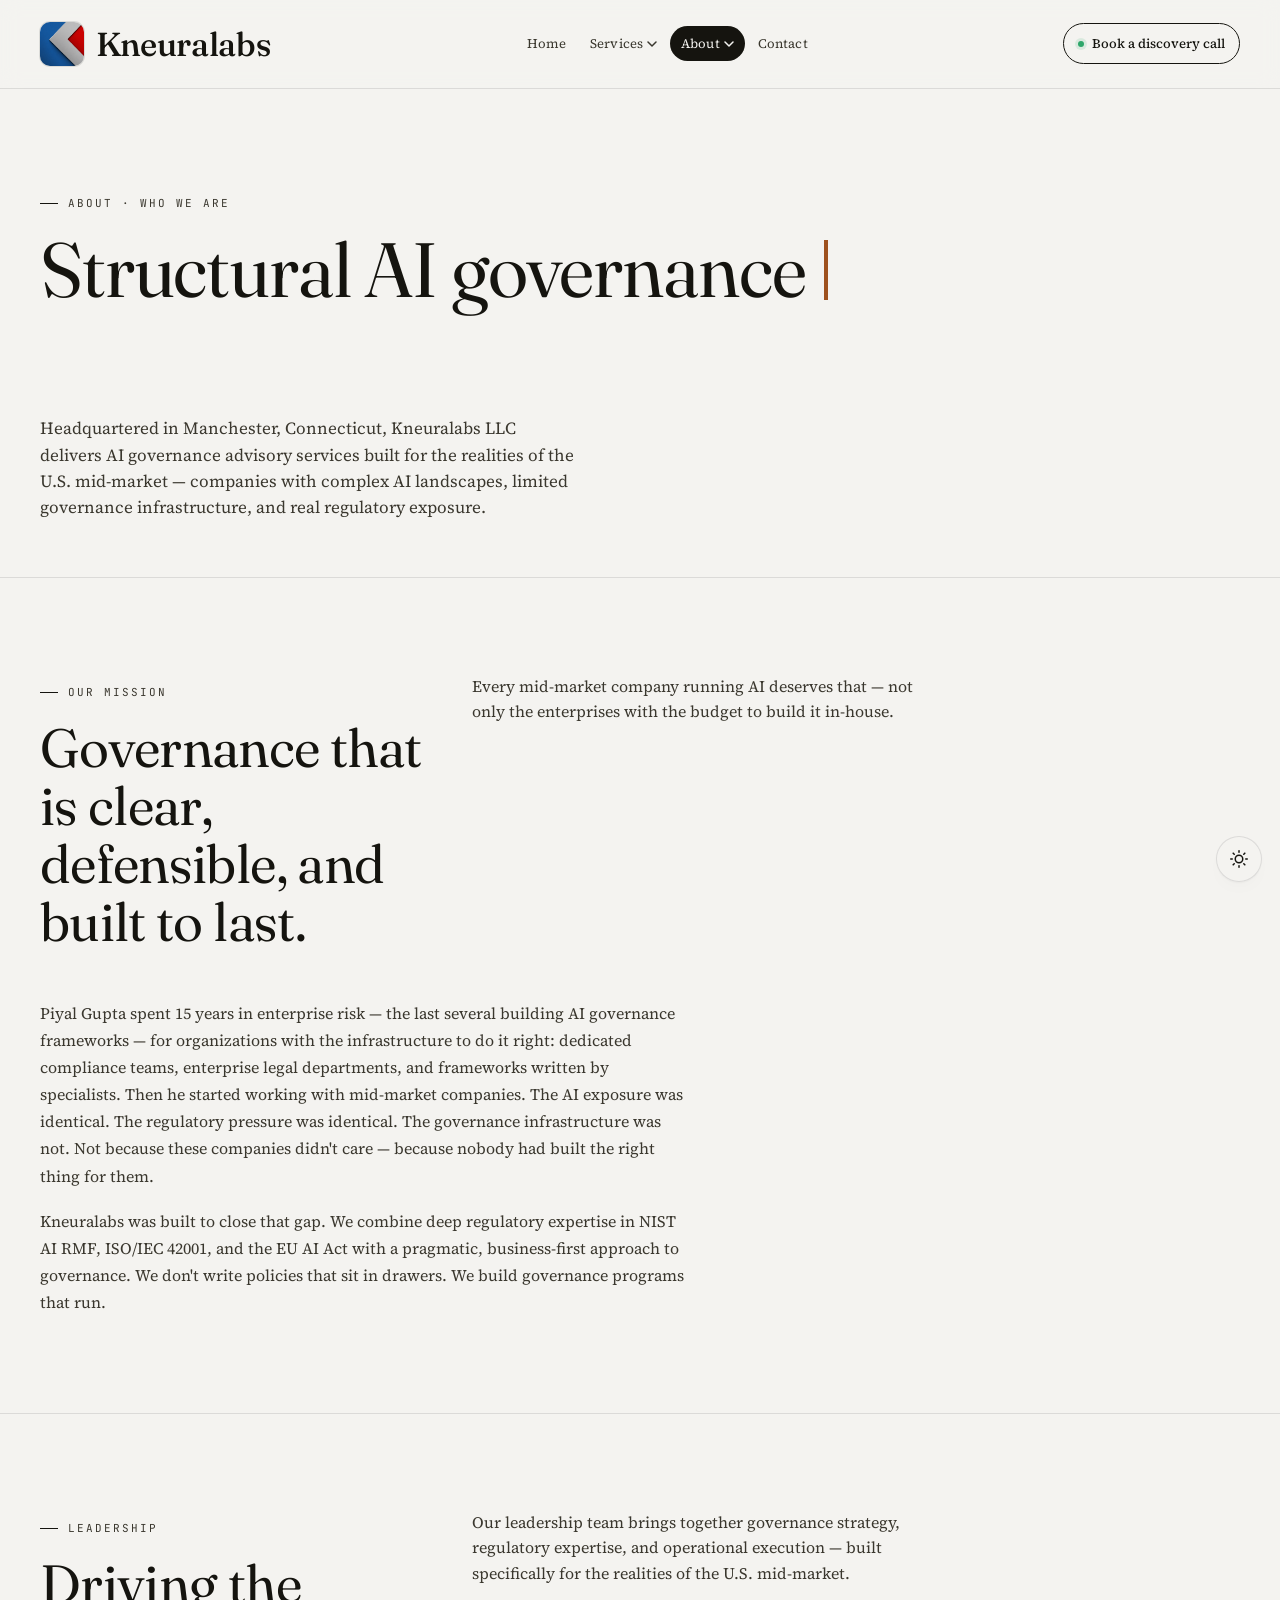
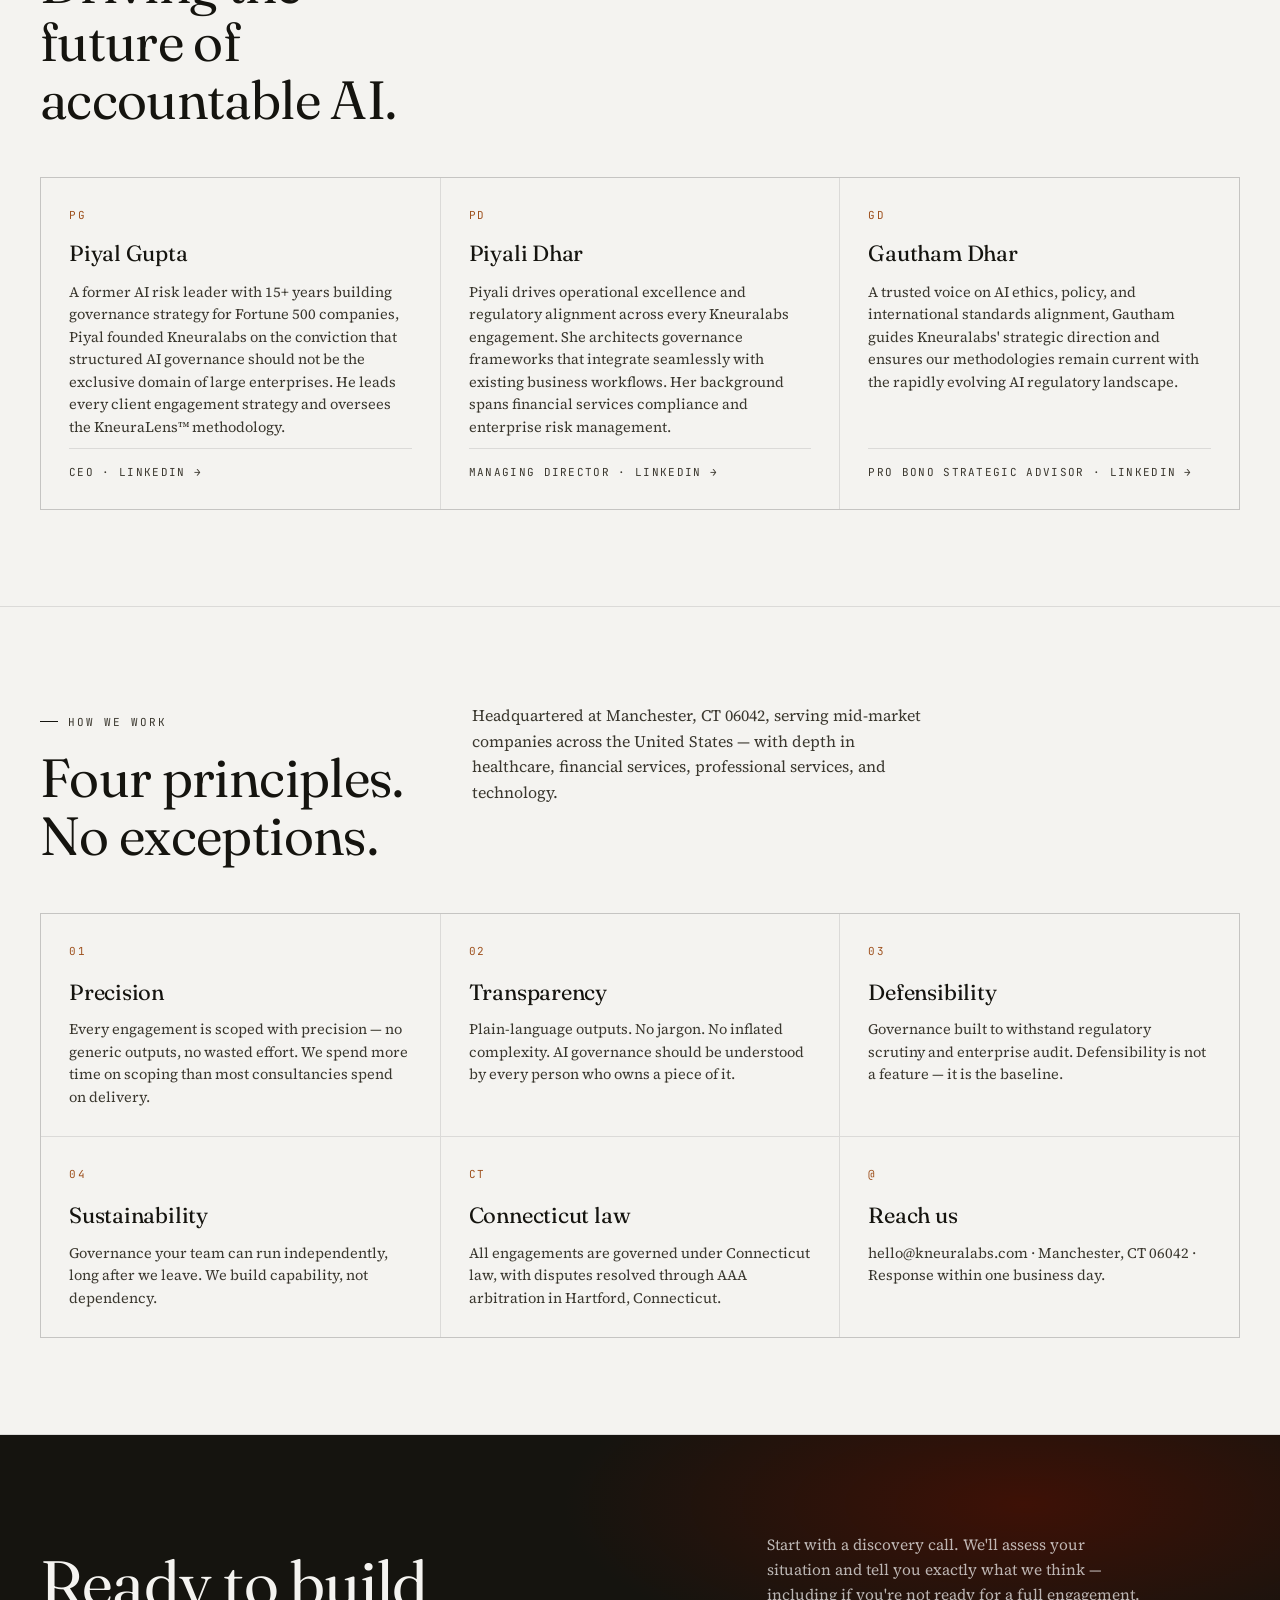
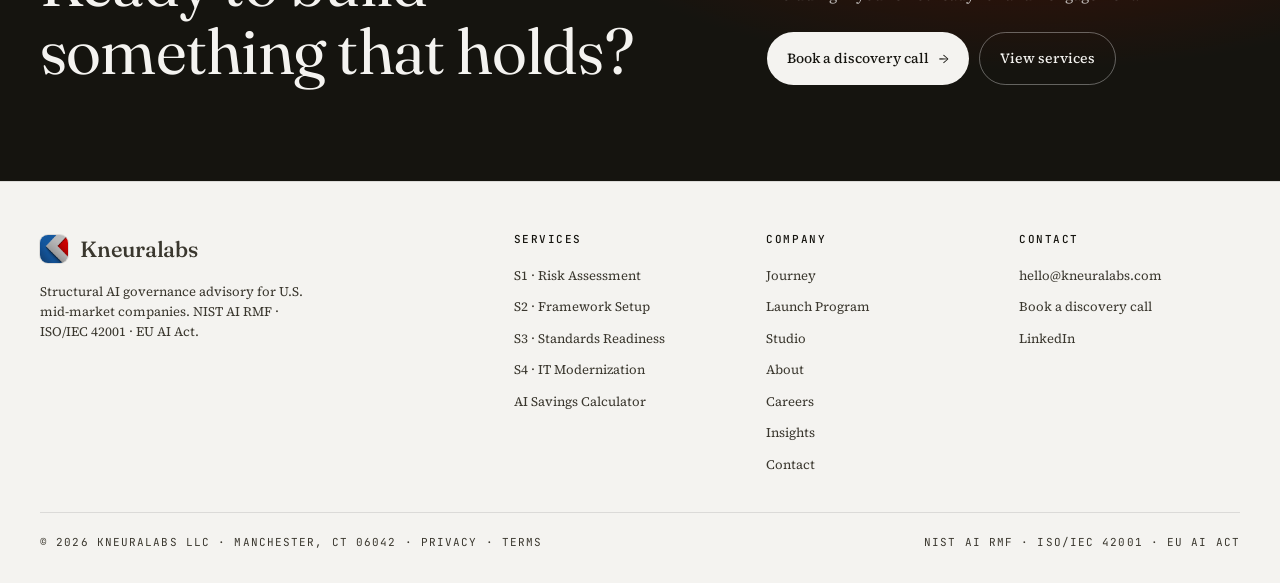
==== commit 2840bfcd: "Serif body type, soft-focus motion set, system-timed theme - Body text moves from Inter to Source Se" ====
--- a/about.html
+++ b/about.html
@@ -31,9 +31,9 @@
   <meta name="twitter:image" content="https://www.kneuralabs.com/assets/images/og-image.png" />
   <link rel="preconnect" href="https://fonts.googleapis.com" />
   <link rel="preconnect" href="https://fonts.gstatic.com" crossorigin />
-  <link rel="preload" as="style" href="https://fonts.googleapis.com/css2?family=Fraunces:ital,opsz,wght@0,9..144,300..600;1,9..144,300..600&family=Inter:ital,wght@0,300;0,400;0,500;0,600;0,700;1,300;1,400&family=JetBrains+Mono:wght@300;400;500&display=swap" />
-  <link rel="stylesheet" href="https://fonts.googleapis.com/css2?family=Fraunces:ital,opsz,wght@0,9..144,300..600;1,9..144,300..600&family=Inter:ital,wght@0,300;0,400;0,500;0,600;0,700;1,300;1,400&family=JetBrains+Mono:wght@300;400;500&display=swap" media="print" onload="this.media='all'" />
-  <noscript><link rel="stylesheet" href="https://fonts.googleapis.com/css2?family=Fraunces:ital,opsz,wght@0,9..144,300..600;1,9..144,300..600&family=Inter:ital,wght@0,300;0,400;0,500;0,600;0,700;1,300;1,400&family=JetBrains+Mono:wght@300;400;500&display=swap" /></noscript>
+  <link rel="preload" as="style" href="https://fonts.googleapis.com/css2?family=Fraunces:ital,opsz,wght@0,9..144,300..600;1,9..144,300..600&family=Source+Serif+4:ital,opsz,wght@0,8..60,300..600;1,8..60,300..500&family=JetBrains+Mono:wght@300;400;500&display=swap" />
+  <link rel="stylesheet" href="https://fonts.googleapis.com/css2?family=Fraunces:ital,opsz,wght@0,9..144,300..600;1,9..144,300..600&family=Source+Serif+4:ital,opsz,wght@0,8..60,300..600;1,8..60,300..500&family=JetBrains+Mono:wght@300;400;500&display=swap" media="print" onload="this.media='all'" />
+  <noscript><link rel="stylesheet" href="https://fonts.googleapis.com/css2?family=Fraunces:ital,opsz,wght@0,9..144,300..600;1,9..144,300..600&family=Source+Serif+4:ital,opsz,wght@0,8..60,300..600;1,8..60,300..500&family=JetBrains+Mono:wght@300;400;500&display=swap" /></noscript>
   <noscript><style>.sr,.reveal-char{opacity:1!important;transform:none!important;filter:none!important}</style></noscript>
   <link rel="stylesheet" href="css/variables.css" />
   <link rel="stylesheet" href="css/base.css" />
--- a/css/variables.css
+++ b/css/variables.css
@@ -1,7 +1,7 @@
 /* ============================================================
    Kneuralabs — Design tokens
    Editorial / structural system. Warm paper-and-ink palette,
-   sienna accent, Fraunces display + Inter text + JetBrains Mono.
+   sienna accent, Fraunces display + Source Serif 4 text + JetBrains Mono.
    ============================================================ */
 
 :root {
@@ -25,7 +25,7 @@
 
   /* ── Type ── */
   --serif: "Fraunces", "Iowan Old Style", Georgia, serif;
-  --sans:  "Inter", ui-sans-serif, system-ui, -apple-system, sans-serif;
+  --sans:  "Source Serif 4", "Iowan Old Style", "Palatino Linotype", Georgia, serif;
   --mono:  "JetBrains Mono", ui-monospace, SFMono-Regular, monospace;
 
   /* ── Motion ── */
--- a/css/base.css
+++ b/css/base.css
@@ -10,7 +10,6 @@
   background: var(--paper);
   color: var(--ink);
   font-family: var(--sans);
-  font-feature-settings: "ss01", "cv11";
 }
 
 html {
@@ -22,8 +21,8 @@
 html, body { overflow-x: clip; max-width: 100%; }
 
 body {
-  font-size: 16px;
-  line-height: 1.5;
+  font-size: 16.5px;
+  line-height: 1.65;
   -webkit-font-smoothing: antialiased;
   -moz-osx-font-smoothing: grayscale;
   transition: background-color 420ms var(--ease-out), color 420ms var(--ease-out);
--- a/css/layout.css
+++ b/css/layout.css
@@ -100,7 +100,7 @@
 /* Directional reveals translate vertically on narrow screens
    so nothing slides in from off-canvas on a phone. */
 @media (max-width: 720px) {
-  .sr-left, .sr-right { transform: translate3d(0, 20px, 0); }
+  .sr-left, .sr-right { transform: translate3d(0, 14px, 0); }
 }
 
 /* Landscape phones / short viewports — reclaim vertical space.
--- a/css/sections.css
+++ b/css/sections.css
@@ -525,22 +525,25 @@
   margin: 0;
 }
 
-/* ── Scroll reveal ── */
+/* ── Scroll reveal — soft-focus rise: content settles into sharpness ── */
 .sr {
   opacity: 0;
-  transform: translate3d(0, 26px, 0);
-  will-change: opacity, transform;
+  transform: translate3d(0, 14px, 0) scale(.995);
+  filter: blur(7px);
+  will-change: opacity, transform, filter;
   transition:
     opacity var(--dur-m) var(--ease-soft),
-    transform var(--dur-l) var(--ease-soft);
+    transform var(--dur-l) var(--ease-soft),
+    filter var(--dur-m) var(--ease-soft);
   transition-delay: var(--rd, 0ms);
 }
-.sr-left  { transform: translate3d(-26px, 0, 0); }
-.sr-right { transform: translate3d(26px, 0, 0); }
-.sr-scale { transform: scale(.96); }
+.sr-left  { transform: translate3d(-12px, 8px, 0); }
+.sr-right { transform: translate3d(12px, 8px, 0); }
+.sr-scale { transform: scale(.975); }
 .sr.revealed {
   opacity: 1;
   transform: none;
+  filter: none;
 }
 .sr.revealed { will-change: auto; }
 
@@ -574,13 +577,15 @@
 html.js:not(.is-ready) .svc-hero .eyebrow,
 html.js:not(.is-ready) .svc-hero .lede {
   opacity: 0;
-  transform: translate3d(0, 22px, 0);
+  transform: translate3d(0, 14px, 0);
+  filter: blur(7px);
 }
 .hero .eyebrow, .hero-side, .hero-actions, .marks,
 .svc-hero .eyebrow, .svc-hero .lede {
   transition:
     opacity var(--dur-m) var(--ease-soft),
-    transform var(--dur-l) var(--ease-soft);
+    transform var(--dur-l) var(--ease-soft),
+    filter var(--dur-m) var(--ease-soft);
 }
 html.is-ready .hero-side    { transition-delay: 90ms; }
 html.is-ready .hero-actions { transition-delay: 160ms; }
@@ -631,15 +636,15 @@
   html.js:not(.is-ready) .hero-actions,
   html.js:not(.is-ready) .marks,
   html.js:not(.is-ready) .svc-hero .eyebrow,
-  html.js:not(.is-ready) .svc-hero .lede { opacity: 1; transform: none; }
-}
-
-/* Stat number rise */
+  html.js:not(.is-ready) .svc-hero .lede { opacity: 1; transform: none; filter: none; }
+}
+
+/* Stat number rise — settles into focus */
 .stat.revealed .n { animation: numRise var(--dur-xl) var(--ease-soft) both; }
 @keyframes numRise {
-  0% { opacity: 0; transform: translateY(28px); }
+  0% { opacity: 0; transform: translateY(14px); filter: blur(8px); }
   60% { opacity: 1; }
-  100% { opacity: 1; transform: none; }
+  100% { opacity: 1; transform: none; filter: none; }
 }
 
 /* ============================================================
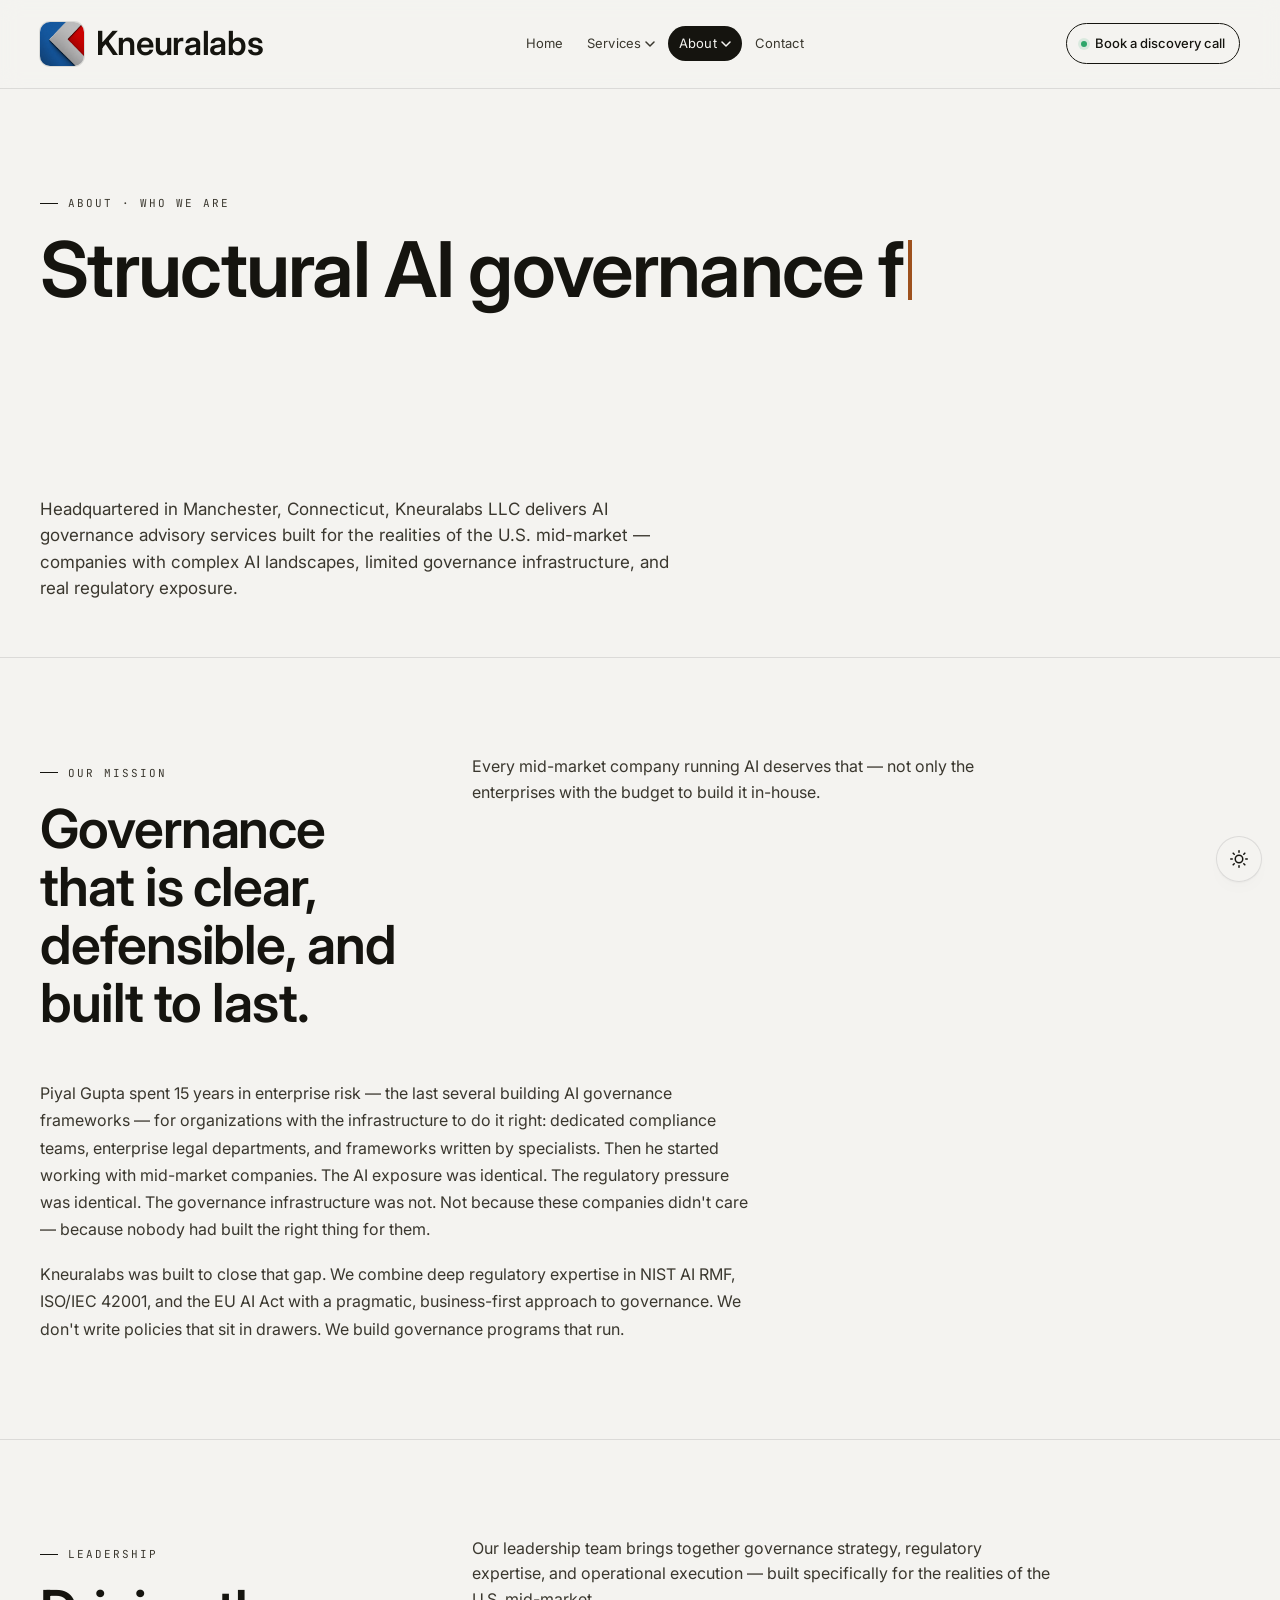
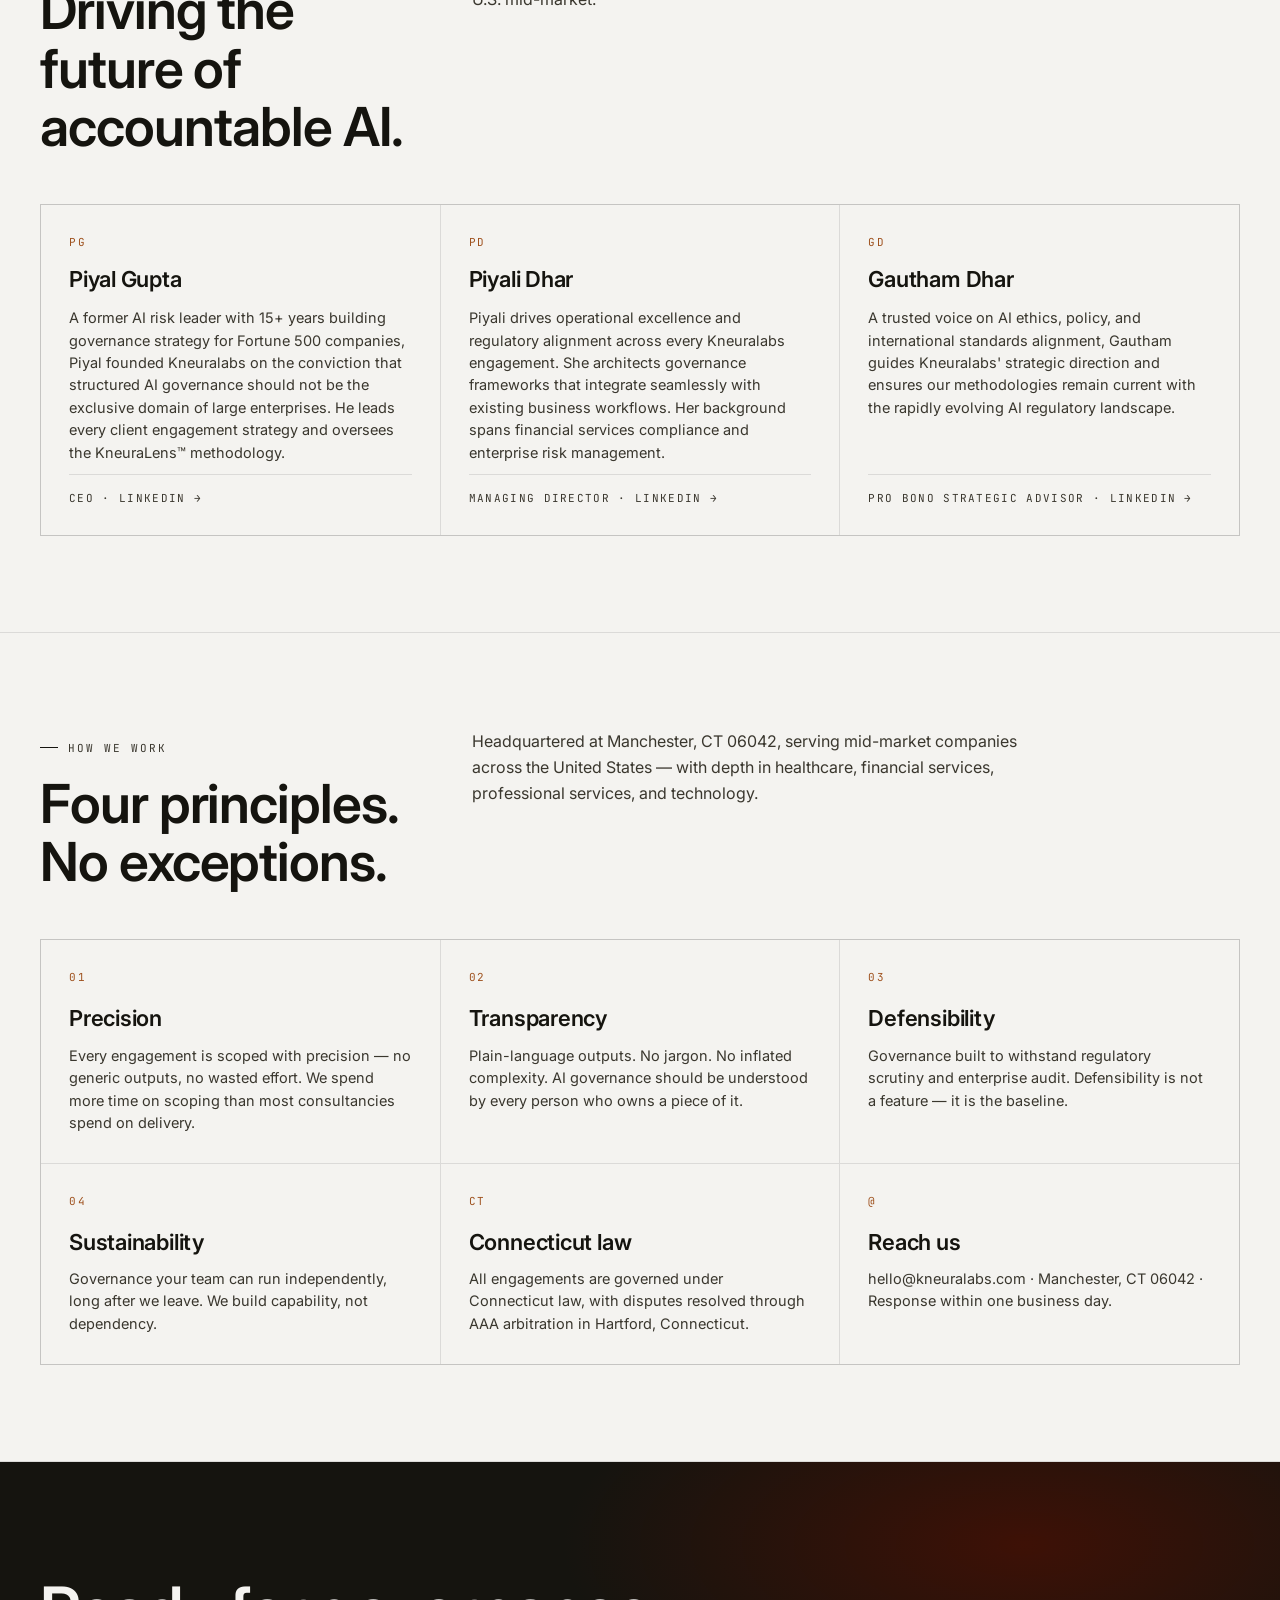
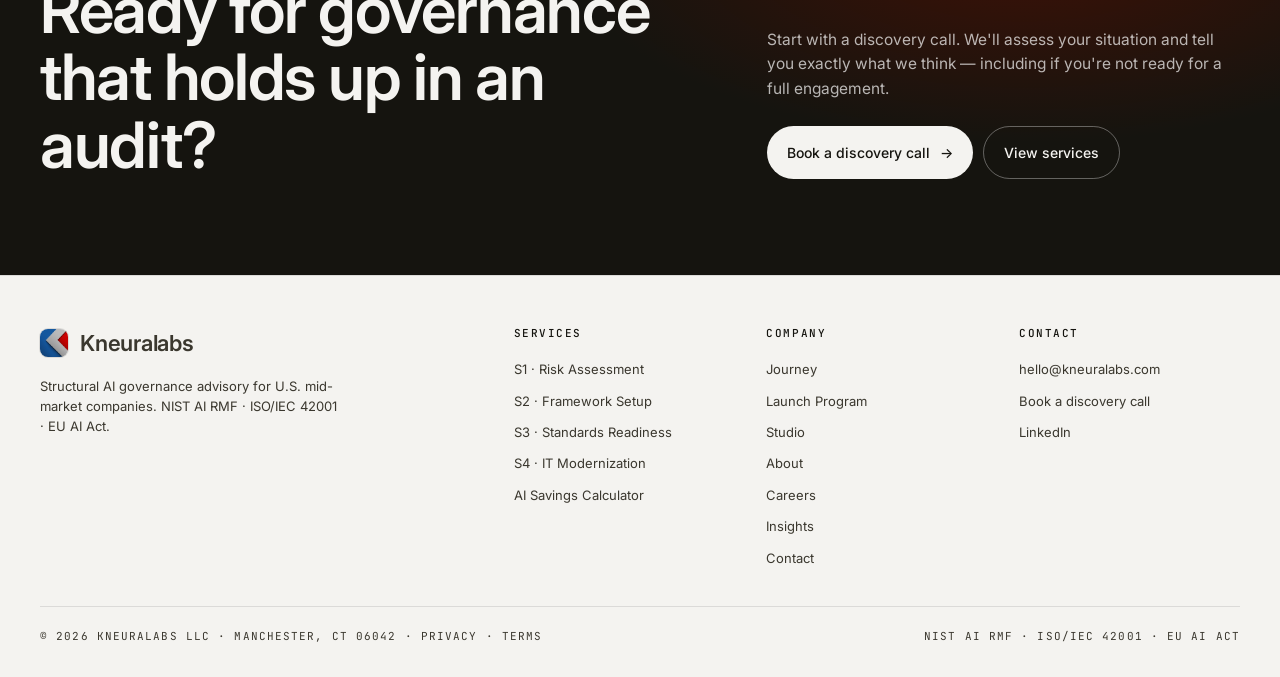
==== commit b5b4096f: "Apple-grade type system (Inter/SF stack) + content critique with fixes Typography: replace Fraunces " ====
--- a/about.html
+++ b/about.html
@@ -31,9 +31,9 @@
   <meta name="twitter:image" content="https://www.kneuralabs.com/assets/images/og-image.png" />
   <link rel="preconnect" href="https://fonts.googleapis.com" />
   <link rel="preconnect" href="https://fonts.gstatic.com" crossorigin />
-  <link rel="preload" as="style" href="https://fonts.googleapis.com/css2?family=Fraunces:ital,opsz,wght@0,9..144,300..600;1,9..144,300..600&family=Source+Serif+4:ital,opsz,wght@0,8..60,300..600;1,8..60,300..500&family=JetBrains+Mono:wght@300;400;500&display=swap" />
-  <link rel="stylesheet" href="https://fonts.googleapis.com/css2?family=Fraunces:ital,opsz,wght@0,9..144,300..600;1,9..144,300..600&family=Source+Serif+4:ital,opsz,wght@0,8..60,300..600;1,8..60,300..500&family=JetBrains+Mono:wght@300;400;500&display=swap" media="print" onload="this.media='all'" />
-  <noscript><link rel="stylesheet" href="https://fonts.googleapis.com/css2?family=Fraunces:ital,opsz,wght@0,9..144,300..600;1,9..144,300..600&family=Source+Serif+4:ital,opsz,wght@0,8..60,300..600;1,8..60,300..500&family=JetBrains+Mono:wght@300;400;500&display=swap" /></noscript>
+  <link rel="preload" as="style" href="https://fonts.googleapis.com/css2?family=Inter:ital,opsz,wght@0,14..32,100..900;1,14..32,100..900&family=JetBrains+Mono:wght@300;400;500&display=swap" />
+  <link rel="stylesheet" href="https://fonts.googleapis.com/css2?family=Inter:ital,opsz,wght@0,14..32,100..900;1,14..32,100..900&family=JetBrains+Mono:wght@300;400;500&display=swap" media="print" onload="this.media='all'" />
+  <noscript><link rel="stylesheet" href="https://fonts.googleapis.com/css2?family=Inter:ital,opsz,wght@0,14..32,100..900;1,14..32,100..900&family=JetBrains+Mono:wght@300;400;500&display=swap" /></noscript>
   <noscript><style>.sr,.reveal-char{opacity:1!important;transform:none!important;filter:none!important}</style></noscript>
   <link rel="stylesheet" href="css/variables.css" />
   <link rel="stylesheet" href="css/base.css" />
@@ -155,7 +155,7 @@
 
     <div class="cta-strip">
       <div class="frame cta-grid">
-        <div><h2>Ready to build something that holds?</h2></div>
+        <div><h2>Ready for governance that holds up in an audit?</h2></div>
         <div>
           <p>Start with a discovery call. We'll assess your situation and tell you exactly what we think — including if you're not ready for a full engagement.</p>
           <div class="hero-actions">
--- a/css/variables.css
+++ b/css/variables.css
@@ -1,7 +1,8 @@
 /* ============================================================
    Kneuralabs — Design tokens
    Editorial / structural system. Warm paper-and-ink palette,
-   sienna accent, Fraunces display + Source Serif 4 text + JetBrains Mono.
+   sienna accent, Inter display & text (SF Pro native fallback)
+   + JetBrains Mono.
    ============================================================ */
 
 :root {
@@ -24,9 +25,9 @@
   --shadow-card:  0 1px 2px rgba(0,0,0,.04), 0 8px 24px -16px rgba(0,0,0,.18);
 
   /* ── Type ── */
-  --serif: "Fraunces", "Iowan Old Style", Georgia, serif;
-  --sans:  "Source Serif 4", "Iowan Old Style", "Palatino Linotype", Georgia, serif;
-  --mono:  "JetBrains Mono", ui-monospace, SFMono-Regular, monospace;
+  --display: "Inter", -apple-system, BlinkMacSystemFont, "SF Pro Display", "Segoe UI", Roboto, "Helvetica Neue", Arial, sans-serif;
+  --text:    "Inter", -apple-system, BlinkMacSystemFont, "SF Pro Text", "Segoe UI", Roboto, "Helvetica Neue", Arial, sans-serif;
+  --mono:    "JetBrains Mono", ui-monospace, SFMono-Regular, monospace;
 
   /* ── Motion ── */
   --ease-out:    cubic-bezier(.22, 1, .36, 1);
--- a/css/base.css
+++ b/css/base.css
@@ -9,7 +9,7 @@
   padding: 0;
   background: var(--paper);
   color: var(--ink);
-  font-family: var(--sans);
+  font-family: var(--text);
 }
 
 html {
--- a/css/layout.css
+++ b/css/layout.css
@@ -28,10 +28,10 @@
   margin-bottom: 48px;
 }
 .section-head h2 {
-  font-family: var(--serif);
-  font-weight: 380;
+  font-family: var(--display);
+  font-weight: 600;
   font-size: clamp(32px, 4.2vw, 56px);
-  letter-spacing: -.012em;
+  letter-spacing: -.02em;
   line-height: 1.08;
   margin-top: 18px;
 }
@@ -49,10 +49,10 @@
   border-bottom: 1px solid var(--rule);
 }
 .svc-hero h1 {
-  font-family: var(--serif);
-  font-weight: 380;
+  font-family: var(--display);
+  font-weight: 600;
   font-size: clamp(40px, 6vw, 84px);
-  letter-spacing: -.015em;
+  letter-spacing: -.022em;
   margin: 18px 0 0;
   line-height: 1.05;
   text-wrap: balance;
--- a/css/components.css
+++ b/css/components.css
@@ -36,9 +36,9 @@
   display: flex;
   align-items: center;
   gap: 12px;
-  font-family: var(--serif);
+  font-family: var(--display);
   font-size: clamp(24px, 2.6vw, 34px);
-  font-weight: 500;
+  font-weight: 600;
   letter-spacing: -.01em;
   line-height: 1;
   flex: none;
@@ -197,8 +197,8 @@
   gap: 20px;
   align-items: center;
   padding: 24px 8px;
-  font-family: var(--serif);
-  font-weight: 400;
+  font-family: var(--display);
+  font-weight: 600;
   font-size: 22px;
   letter-spacing: -.01em;
 }
@@ -251,7 +251,7 @@
 }
 .q-index a:hover, .q-index a:focus-visible { background: var(--paper-2); padding-left: 16px; outline: none; }
 .q-index .qn { font-family: var(--mono); font-size: 11px; letter-spacing: .14em; color: var(--ink-2); }
-.q-index .qt { font-family: var(--serif); font-weight: 400; font-size: 21px; letter-spacing: -.01em; }
+.q-index .qt { font-family: var(--display); font-weight: 600; font-size: 21px; letter-spacing: -.01em; }
 .q-index .go {
   width: 28px; height: 28px;
   border-radius: 50%;
@@ -342,8 +342,8 @@
 }
 html[data-theme="dark"] form.card { border-color: rgba(255,255,255,.08); }
 form.card h3 {
-  font-family: var(--serif);
-  font-weight: 400;
+  font-family: var(--display);
+  font-weight: 600;
   font-size: 22px;
   letter-spacing: -.01em;
   margin: 0 0 4px;
@@ -412,7 +412,7 @@
   text-align: left;
 }
 .form-success svg { stroke: var(--accent); }
-.form-success h3 { font-family: var(--serif); font-size: 24px; font-weight: 400; margin: 4px 0 0; }
+.form-success h3 { font-family: var(--display); font-size: 24px; font-weight: 600; margin: 4px 0 0; }
 .form-success p { color: var(--ink-2); font-size: 15px; line-height: 1.6; }
 .form-success a { color: var(--ink); font-weight: 500; text-decoration: underline; text-underline-offset: 3px; }
 
@@ -658,9 +658,9 @@
   display: flex;
   align-items: center;
   gap: 16px;
-  font-family: var(--serif);
+  font-family: var(--display);
   font-size: clamp(22px, 7vw, 32px);
-  font-weight: 400;
+  font-weight: 600;
   letter-spacing: -.03em;
   color: var(--ink-2);
   padding: 14px 0;
@@ -685,7 +685,7 @@
 }
 .mobile-nav a::after {
   content: "→";
-  font-family: var(--sans);
+  font-family: var(--text);
   font-size: 17px;
   font-weight: 400;
   letter-spacing: 0;
@@ -841,7 +841,7 @@
   background: var(--ink);
   color: var(--paper);
   border-radius: 999px;
-  font-family: var(--sans);
+  font-family: var(--text);
   font-size: 14px;
   font-weight: 500;
   letter-spacing: .01em;
--- a/css/sections.css
+++ b/css/sections.css
@@ -17,15 +17,15 @@
   align-items: end;
 }
 h1.display {
-  font-family: var(--serif);
-  font-weight: 380;
+  font-family: var(--display);
+  font-weight: 600;
   font-size: clamp(48px, 7vw, 112px);
   line-height: 1;
-  letter-spacing: -.015em;
+  letter-spacing: -.022em;
   margin: 24px 0 0;
   text-wrap: balance;
 }
-h1.display em { font-style: italic; font-weight: 340; color: var(--accent); }
+h1.display em { font-style: italic; font-weight: 600; color: var(--accent); }
 .hero-side {
   font-size: 15.5px;
   color: var(--ink-2);
@@ -73,11 +73,11 @@
 .stats { padding-top: 36px; padding-bottom: 36px; border-bottom: 1px solid var(--rule); }
 .stats-grid { display: grid; grid-template-columns: repeat(4, 1fr); gap: 28px; }
 .stat .n {
-  font-family: var(--serif);
+  font-family: var(--display);
   font-size: 48px;
   line-height: 1;
   letter-spacing: -.01em;
-  font-weight: 400;
+  font-weight: 600;
   display: inline-block;
 }
 .stat .l {
@@ -106,8 +106,8 @@
 .gap:hover { background: var(--hover-fill); }
 .gap .idx { font-family: var(--mono); font-size: 12px; letter-spacing: .1em; color: var(--ink-2); }
 .gap h3 {
-  font-family: var(--serif);
-  font-weight: 400;
+  font-family: var(--display);
+  font-weight: 600;
   font-size: 22px;
   letter-spacing: -.01em;
   line-height: 1.2;
@@ -156,9 +156,9 @@
   border-radius: 50%;
   background: var(--ink);
   color: var(--paper);
-  font-family: var(--serif);
+  font-family: var(--display);
   font-size: 18px;
-  font-weight: 400;
+  font-weight: 600;
   transition: transform var(--dur-s) var(--ease-soft);
 }
 html[data-theme="dark"] .svc .id { color: #0B0C0F; }
@@ -168,8 +168,8 @@
 html[data-theme="dark"] .svc .id.alt { color: var(--on-accent); }
 .svc:hover .id { transform: scale(1.06); }
 .svc h3 {
-  font-family: var(--serif);
-  font-weight: 380;
+  font-family: var(--display);
+  font-weight: 600;
   font-size: 30px;
   letter-spacing: -.008em;
   line-height: 1.14;
@@ -223,18 +223,18 @@
 .svc-row { padding-top: 64px; padding-bottom: 64px; border-bottom: 1px solid var(--rule); }
 .svc-row-grid { display: grid; grid-template-columns: .9fr 1.1fr; gap: 64px; }
 .svc-row .id-big {
-  font-family: var(--serif);
+  font-family: var(--display);
   font-size: 140px;
   line-height: .9;
   letter-spacing: -.02em;
   color: var(--accent);
-  font-weight: 300;
+  font-weight: 200;
 }
 .svc-row h2 {
-  font-family: var(--serif);
-  font-weight: 380;
+  font-family: var(--display);
+  font-weight: 600;
   font-size: 42px;
-  letter-spacing: -.012em;
+  letter-spacing: -.02em;
   margin: 8px 0 14px;
   line-height: 1.08;
 }
@@ -280,7 +280,7 @@
 .deliv:hover { background: var(--paper-2); transform: translateY(-2px); }
 html[data-theme="dark"] .deliv:hover { box-shadow: var(--shadow-card); }
 .deliv .n { font-family: var(--mono); font-size: 11px; letter-spacing: .14em; color: var(--ink-2); }
-.deliv h4 { font-family: var(--serif); font-weight: 400; font-size: 18px; margin: 0; letter-spacing: -.01em; line-height: 1.25; }
+.deliv h4 { font-family: var(--display); font-weight: 600; font-size: 18px; margin: 0; letter-spacing: -.01em; line-height: 1.25; }
 .deliv p { font-size: 13.5px; color: var(--ink-2); line-height: 1.5; }
 @media (max-width: 980px) { .svc-row-grid { grid-template-columns: 1fr; gap: 28px; } .svc-row .id-big { font-size: 96px; } }
 @media (max-width: 680px) { .deliverables { grid-template-columns: 1fr; } }
@@ -313,7 +313,7 @@
   color: var(--ink-2);
   padding-top: 6px;
 }
-.t-body h3 { font-family: var(--serif); font-weight: 400; font-size: 24px; letter-spacing: -.01em; margin: 0 0 6px; line-height: 1.2; }
+.t-body h3 { font-family: var(--display); font-weight: 600; font-size: 24px; letter-spacing: -.01em; margin: 0 0 6px; line-height: 1.2; }
 .t-body p { color: var(--ink-2); font-size: 15px; line-height: 1.6; max-width: 60ch; }
 @media (max-width: 720px) {
   .timeline::before { left: 60px; }
@@ -381,7 +381,7 @@
   margin-top: 40px;
 }
 .princ > div { background: var(--paper); padding: 28px; min-height: 200px; }
-.princ h4 { font-family: var(--serif); font-weight: 400; font-size: 22px; margin: 14px 0 8px; letter-spacing: -.01em; }
+.princ h4 { font-family: var(--display); font-weight: 600; font-size: 22px; margin: 14px 0 8px; letter-spacing: -.01em; }
 .princ p { font-size: 14.5px; color: var(--ink-2); line-height: 1.55; }
 .princ .num { font-family: var(--mono); font-size: 11px; letter-spacing: .14em; color: var(--accent); }
 @media (max-width: 1080px) and (min-width: 561px) { .princ { grid-template-columns: repeat(2, 1fr); } }
@@ -396,10 +396,10 @@
   padding-bottom: 72px;
 }
 .contact-grid h1 {
-  font-family: var(--serif);
-  font-weight: 380;
+  font-family: var(--display);
+  font-weight: 600;
   font-size: clamp(36px, 5vw, 68px);
-  letter-spacing: -.012em;
+  letter-spacing: -.02em;
   line-height: 1.06;
   margin: 18px 0 18px;
 }
@@ -445,10 +445,10 @@
 html[data-theme="dark"] .cta-strip .eyebrow .tick { background: var(--ink); }
 .cta-grid { display: grid; grid-template-columns: 1.4fr 1fr; gap: 64px; align-items: end; }
 .cta-strip h2 {
-  font-family: var(--serif);
-  font-weight: 380;
+  font-family: var(--display);
+  font-weight: 600;
   font-size: clamp(36px, 5vw, 72px);
-  letter-spacing: -.012em;
+  letter-spacing: -.02em;
   line-height: 1.06;
   margin-top: 18px;
 }
@@ -468,16 +468,16 @@
 .prose { max-width: 72ch; }
 .prose > * + * { margin-top: 18px; }
 .prose h2 {
-  font-family: var(--serif);
-  font-weight: 400;
+  font-family: var(--display);
+  font-weight: 600;
   font-size: clamp(26px, 3vw, 38px);
-  letter-spacing: -.015em;
+  letter-spacing: -.022em;
   margin-top: 56px;
   line-height: 1.15;
 }
 .prose h3 {
-  font-family: var(--serif);
-  font-weight: 400;
+  font-family: var(--display);
+  font-weight: 600;
   font-size: 22px;
   letter-spacing: -.01em;
   margin-top: 36px;
@@ -505,7 +505,7 @@
 }
 .card-grid > article:hover { background: var(--paper-2); }
 .card-grid .n { font-family: var(--mono); font-size: 11px; letter-spacing: .14em; color: var(--accent); text-transform: uppercase; }
-.card-grid h3 { font-family: var(--serif); font-weight: 400; font-size: 22px; letter-spacing: -.01em; margin: 0; }
+.card-grid h3 { font-family: var(--display); font-weight: 600; font-size: 22px; letter-spacing: -.01em; margin: 0; }
 .card-grid p { color: var(--ink-2); font-size: 14.5px; line-height: 1.55; margin: 0; }
 .card-grid .role-meta { font-family: var(--mono); font-size: 11px; letter-spacing: .12em; text-transform: uppercase; color: var(--ink-2); margin-top: auto; padding-top: 14px; border-top: 1px solid var(--rule); }
 
@@ -516,10 +516,10 @@
   text-align: center;
 }
 .statement-line {
-  font-family: var(--serif);
-  font-weight: 380;
+  font-family: var(--display);
+  font-weight: 600;
   font-size: clamp(32px, 4.6vw, 68px);
-  letter-spacing: -.012em;
+  letter-spacing: -.02em;
   line-height: 1.08;
   text-wrap: balance;
   margin: 0;
